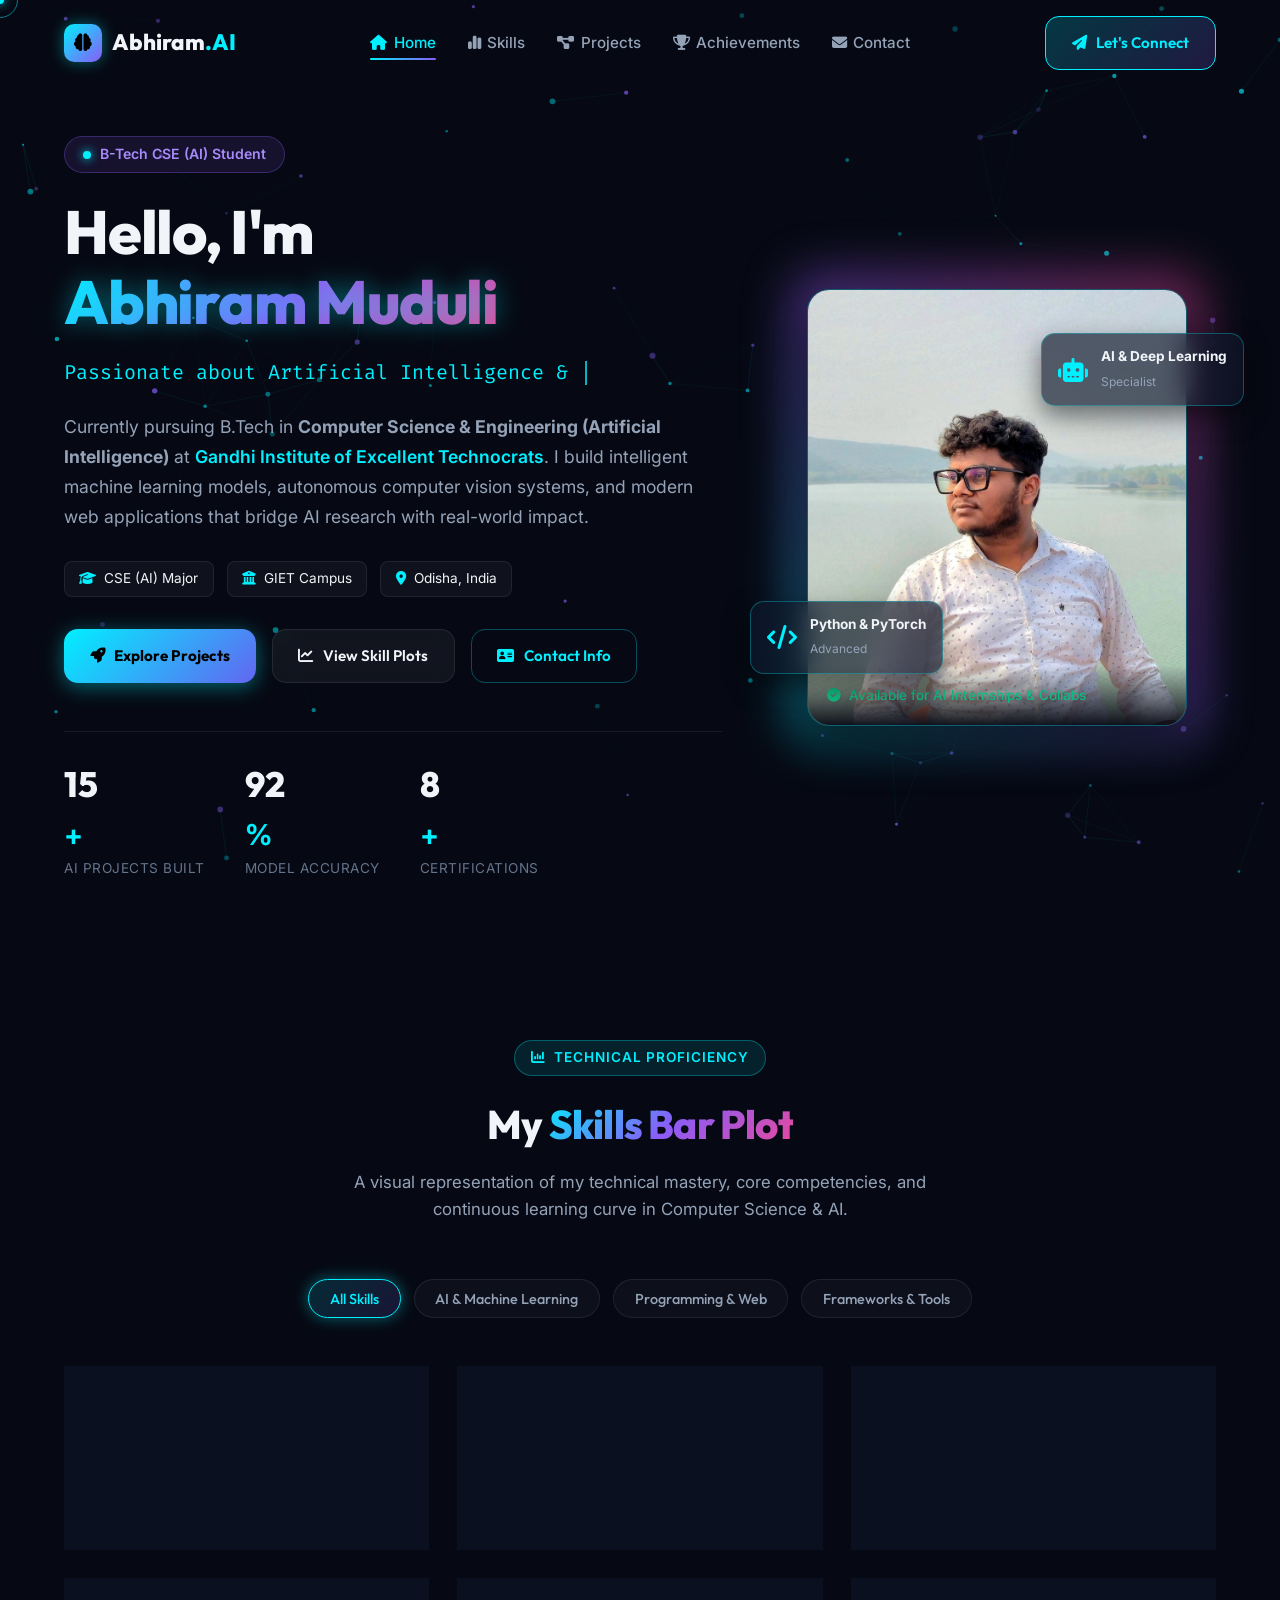
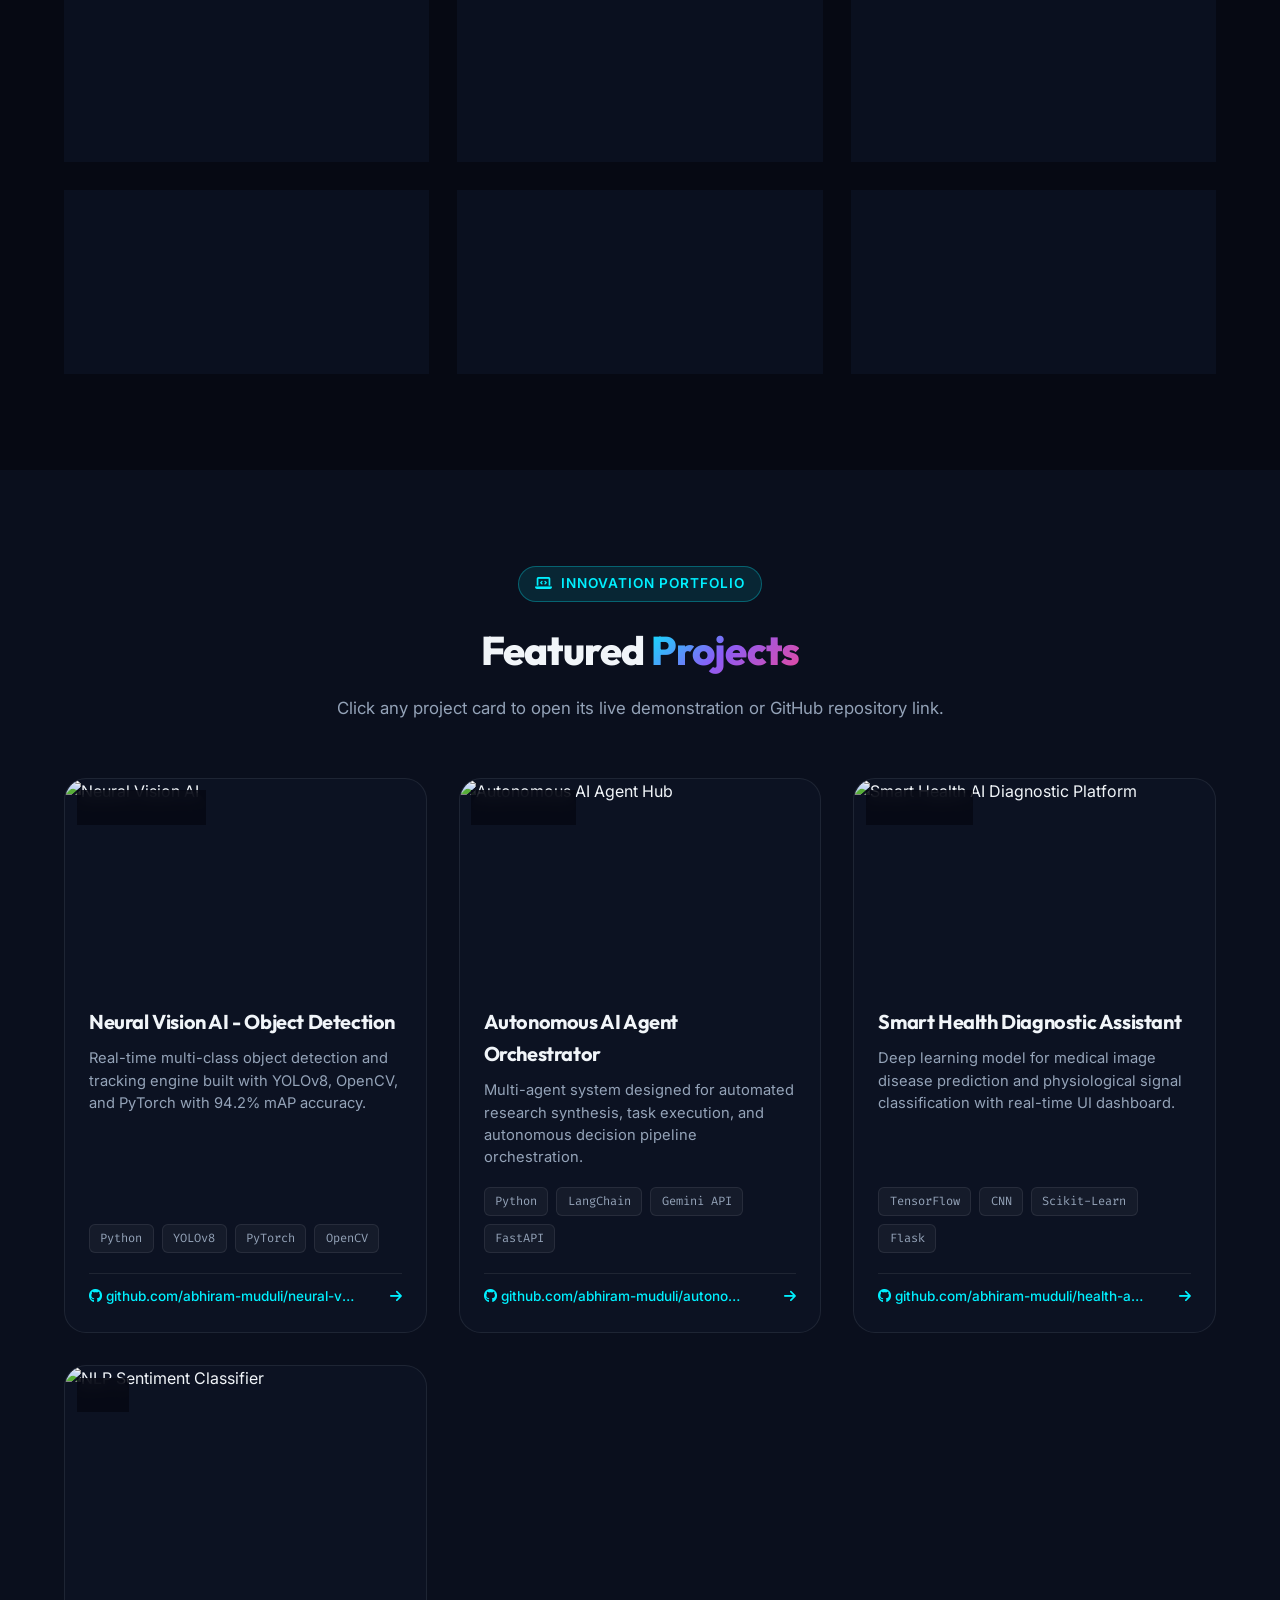
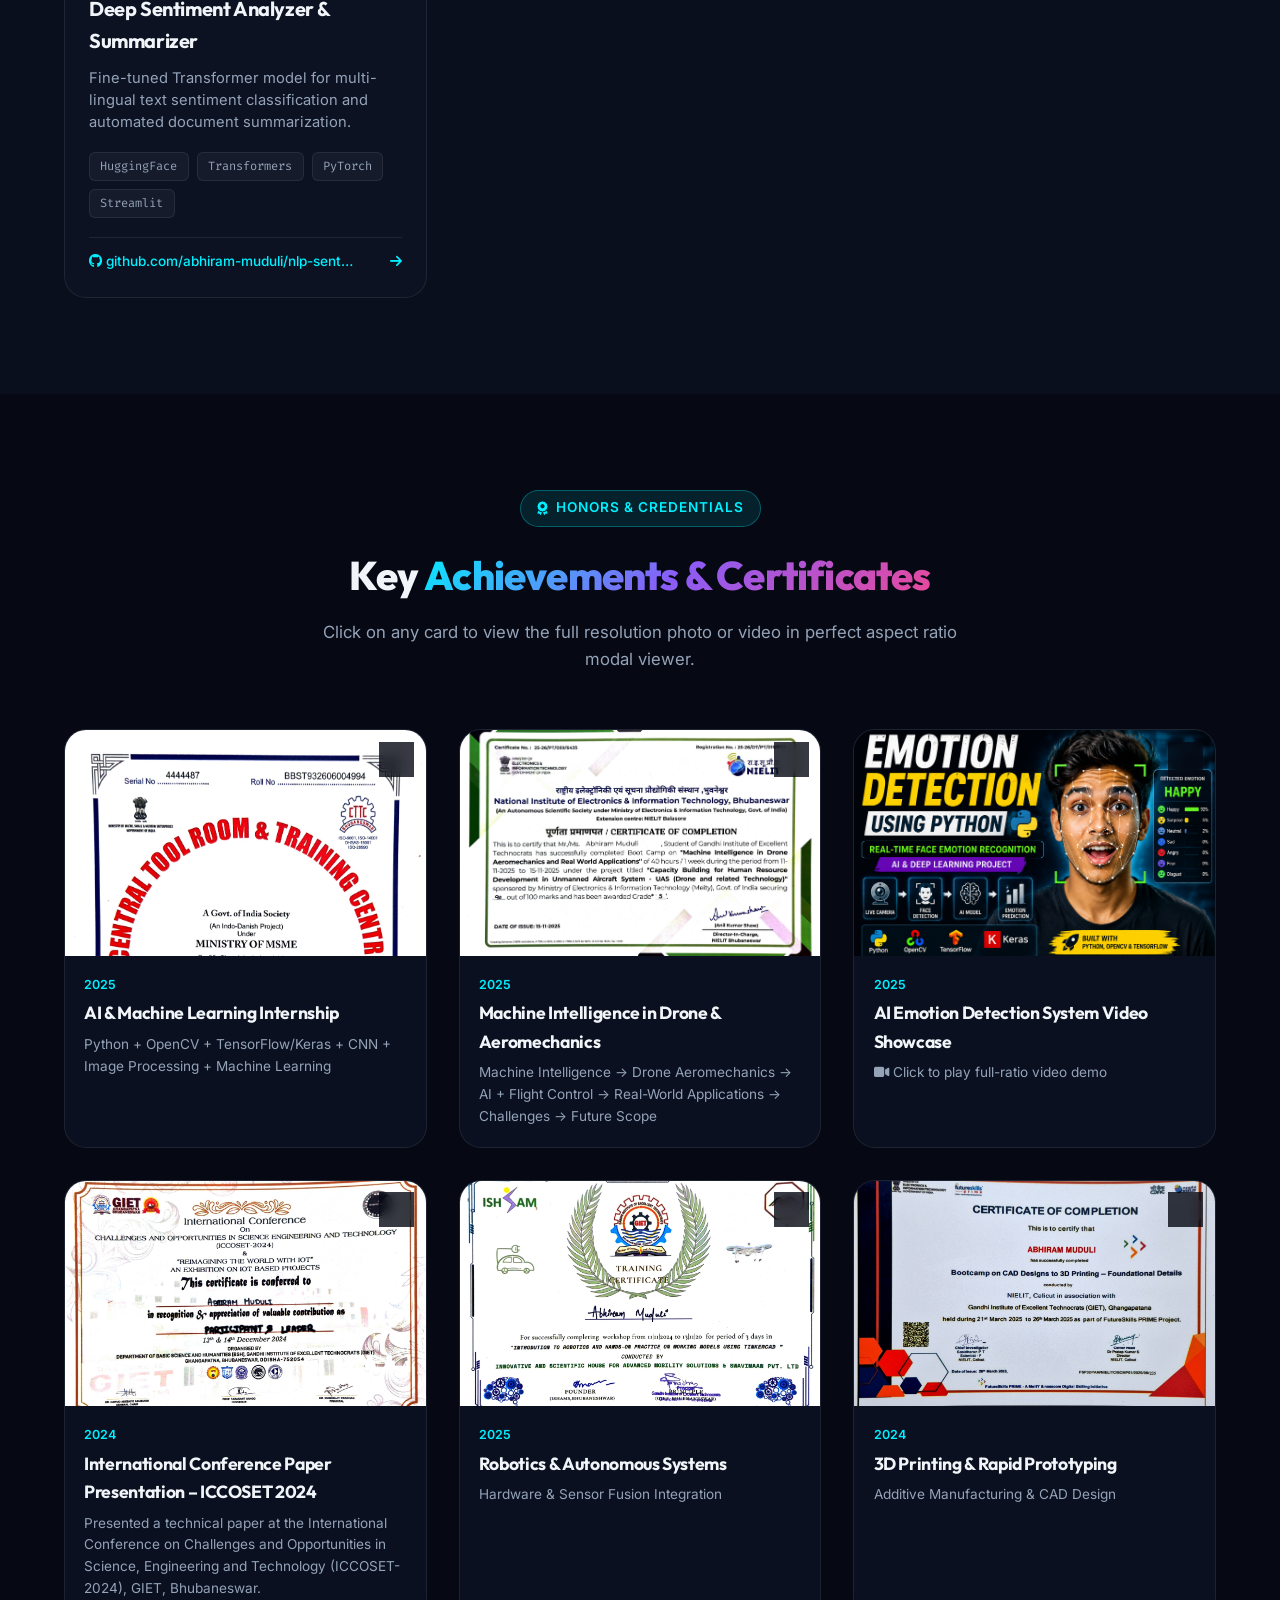
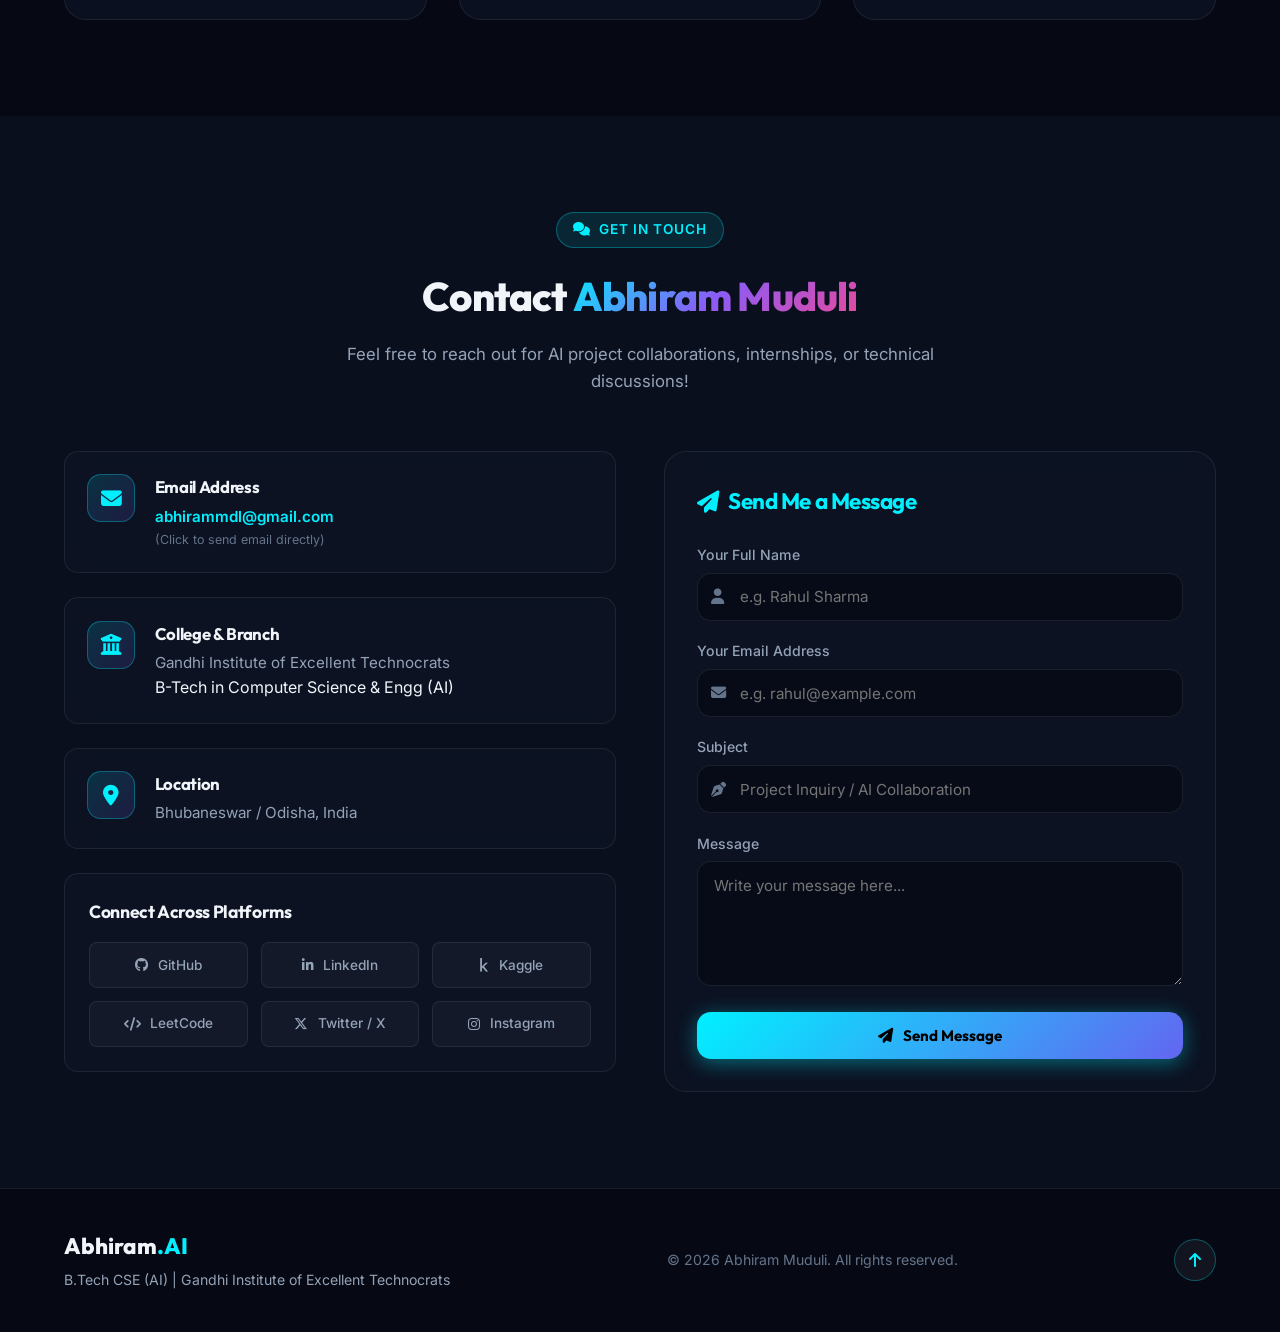
==== index.html @ b7deafc3 "Initial portfolio website" ====
<!DOCTYPE html>
<html lang="en">

<head>
  <meta charset="UTF-8">
  <meta name="viewport" content="width=device-width, initial-scale=1.0">
  <title>Abhiram Muduli | AI Engineer & CSE (AI) Student</title>
  <meta name="description"
    content="Portfolio of Abhiram Muduli - B.Tech CSE (AI) student at Gandhi Institute of Excellent Technocrats. AI enthusiast, Machine Learning developer, and tech innovator.">

  <!-- Google Fonts -->
  <link rel="preconnect" href="https://fonts.googleapis.com">
  <link rel="preconnect" href="https://fonts.gstatic.com" crossorigin>
  <link
    href="https://fonts.googleapis.com/css2?family=Fira+Code:wght@400;500;600&family=Inter:wght@300;400;500;600;700&family=Outfit:wght@400;500;600;700;800;900&display=swap"
    rel="stylesheet">

  <!-- FontAwesome Icons -->
  <link rel="stylesheet" href="https://cdnjs.cloudflare.com/ajax/libs/font-awesome/6.5.1/css/all.min.css">

  <!-- Custom Stylesheet -->
  <link rel="stylesheet" href="styles.css">
</head>

<body>

  <!-- Particle Background Canvas -->
  <canvas id="bg-canvas"></canvas>

  <!-- Glowing Custom Cursor -->
  <div class="cursor-dot" id="cursor-dot"></div>
  <div class="cursor-outline" id="cursor-outline"></div>

  <!-- Navigation Bar -->
  <header class="navbar-container">
    <nav class="navbar">
      <a href="#home" class="logo">
        <span class="logo-icon"><i class="fa-solid fa-brain"></i></span>
        <span class="logo-text">Abhiram<span class="highlight">.AI</span></span>
      </a>

      <ul class="nav-links" id="nav-links">
        <li><a href="#home" class="nav-link active"><i class="fa-solid fa-house"></i> Home</a></li>
        <li><a href="#skills" class="nav-link"><i class="fa-solid fa-chart-simple"></i> Skills</a></li>
        <li><a href="#projects" class="nav-link"><i class="fa-solid fa-diagram-project"></i> Projects</a></li>
        <li><a href="#achievements" class="nav-link"><i class="fa-solid fa-trophy"></i> Achievements</a></li>
        <li><a href="#contact" class="nav-link"><i class="fa-solid fa-envelope"></i> Contact</a></li>
      </ul>

      <div class="nav-actions">
        <a href="#contact" class="btn btn-glow"><i class="fa-solid fa-paper-plane"></i> Let's Connect</a>
        <button class="mobile-toggle" id="mobile-toggle" aria-label="Toggle Navigation Menu">
          <i class="fa-solid fa-bars"></i>
        </button>
      </div>
    </nav>
  </header>

  <main>
    <!-- SECTION 1: HOME & ABOUT ME -->
    <section id="home" class="hero-section">
      <div class="container hero-container">
        <div class="hero-content" data-aos="fade-right">
          <div class="badge-pill">
            <span class="pulse-dot"></span> B-Tech CSE (AI) Student
          </div>

          <h1 class="hero-title">
            Hello, I'm <br>
            <span class="gradient-text glow-text">Abhiram Muduli</span>
          </h1>

          <div class="typing-container">
            <span class="typing-prefix">Passionate about </span>
            <span class="typing-text" id="typing-text"></span>
            <span class="typing-cursor">|</span>
          </div>

          <p class="hero-description">
            Currently pursuing B.Tech in <strong>Computer Science & Engineering (Artificial Intelligence)</strong> at
            <span class="highlight-text">Gandhi Institute of Excellent Technocrats</span>.
            I build intelligent machine learning models, autonomous computer vision systems, and modern web applications
            that bridge AI research with real-world impact.
          </p>

          <!-- Quick Info Cards -->
          <div class="info-chips">
            <div class="chip"><i class="fa-solid fa-graduation-cap"></i> CSE (AI) Major</div>
            <div class="chip"><i class="fa-solid fa-building-columns"></i> GIET Campus</div>
            <div class="chip"><i class="fa-solid fa-location-dot"></i> Odisha, India</div>
          </div>

          <div class="hero-cta">
            <a href="#projects" class="btn btn-primary btn-ripple">
              <i class="fa-solid fa-rocket"></i> Explore Projects
            </a>
            <a href="#skills" class="btn btn-secondary">
              <i class="fa-solid fa-chart-line"></i> View Skill Plots
            </a>
            <a href="#contact" class="btn btn-outline">
              <i class="fa-solid fa-address-card"></i> Contact Info
            </a>
          </div>

          <!-- Highlight Counters -->
          <div class="hero-stats">
            <div class="stat-card">
              <span class="stat-number" data-target="15">0</span><span class="stat-plus">+</span>
              <span class="stat-label">AI Projects Built</span>
            </div>
            <div class="stat-card">
              <span class="stat-number" data-target="92">0</span><span class="stat-plus">%</span>
              <span class="stat-label">Model Accuracy</span>
            </div>
            <div class="stat-card">
              <span class="stat-number" data-target="8">0</span><span class="stat-plus">+</span>
              <span class="stat-label">Certifications</span>
            </div>
          </div>
        </div>

        <!-- Right Side: Photo with Futuristic AI Frame -->
        <div class="hero-visual" data-aos="fade-left">
          <div class="avatar-card tilt-element">
            <div class="avatar-frame-glow"></div>
            <div class="avatar-box">
              <img src="images/hero_profile.jpg" alt="Abhiram Muduli Photo" class="avatar-img" id="hero-img">
              <div class="avatar-overlay">
                <span class="status-indicator"><i class="fa-solid fa-circle-check"></i> Available for AI Internships &
                  Collabs</span>
              </div>
            </div>

            <!-- Floating Micro Cards -->
            <div class="floating-badge badge-top-right floating-anim-1">
              <i class="fa-solid fa-robot"></i>
              <div>
                <strong>AI & Deep Learning</strong>
                <span>Specialist</span>
              </div>
            </div>

            <div class="floating-badge badge-bottom-left floating-anim-2">
              <i class="fa-solid fa-code"></i>
              <div>
                <strong>Python & PyTorch</strong>
                <span>Advanced</span>
              </div>
            </div>
          </div>
        </div>
      </div>
    </section>

    <!-- SECTION 2: SKILLS (NAME + ANIMATED BAR PLOTS) -->
    <section id="skills" class="section-padding">
      <div class="container">
        <div class="section-header">
          <div class="section-badge"><i class="fa-solid fa-chart-column"></i> Technical Proficiency</div>
          <h2 class="section-title">My <span class="gradient-text">Skills Bar Plot</span></h2>
          <p class="section-subtitle">A visual representation of my technical mastery, core competencies, and continuous
            learning curve in Computer Science & AI.</p>
        </div>

        <!-- Skills Filter Tabs -->
        <div class="skills-filter">
          <button class="filter-btn active" data-filter="all">All Skills</button>
          <button class="filter-btn" data-filter="ai">AI & Machine Learning</button>
          <button class="filter-btn" data-filter="dev">Programming & Web</button>
          <button class="filter-btn" data-filter="tools">Frameworks & Tools</button>
        </div>

        <!-- Skill Bar Plot Grid -->
        <div class="skills-grid" id="skills-container">

          <!-- Skill Item 1 -->
          <div class="skill-card" data-category="dev">
            <div class="skill-header">
              <div class="skill-info">
                <i class="fa-brands fa-python skill-icon python-icon"></i>
                <span class="skill-name">Python & Core Data Science</span>
              </div>
              <span class="skill-percentage">92%</span>
            </div>
            <div class="bar-plot-track">
              <div class="bar-plot-fill" data-progress="92%" style="--target-width: 92%;">
                <span class="bar-glow"></span>
              </div>
            </div>
            <div class="skill-footer">
              <span>NumPy, Pandas, Matplotlib, Scikit-learn</span>
              <span class="level-badge level-expert">Advanced</span>
            </div>
          </div>

          <!-- Skill Item 2 -->
          <div class="skill-card" data-category="ai">
            <div class="skill-header">
              <div class="skill-info">
                <i class="fa-solid fa-brain skill-icon ai-icon"></i>
                <span class="skill-name">Machine Learning & Neural Networks</span>
              </div>
              <span class="skill-percentage">88%</span>
            </div>
            <div class="bar-plot-track">
              <div class="bar-plot-fill" data-progress="88%" style="--target-width: 88%;">
                <span class="bar-glow"></span>
              </div>
            </div>
            <div class="skill-footer">
              <span>Supervised, Unsupervised, CNNs, RNNs</span>
              <span class="level-badge level-expert">Advanced</span>
            </div>
          </div>

          <!-- Skill Item 3 -->
          <div class="skill-card" data-category="ai">
            <div class="skill-header">
              <div class="skill-info">
                <i class="fa-solid fa-microchip skill-icon torch-icon"></i>
                <span class="skill-name">PyTorch & TensorFlow / Keras</span>
              </div>
              <span class="skill-percentage">85%</span>
            </div>
            <div class="bar-plot-track">
              <div class="bar-plot-fill" data-progress="85%" style="--target-width: 85%;">
                <span class="bar-glow"></span>
              </div>
            </div>
            <div class="skill-footer">
              <span>Model Architecture & Transfer Learning</span>
              <span class="level-badge level-intermediate">Proficient</span>
            </div>
          </div>

          <!-- Skill Item 4 -->
          <div class="skill-card" data-category="ai">
            <div class="skill-header">
              <div class="skill-info">
                <i class="fa-solid fa-eye skill-icon cv-icon"></i>
                <span class="skill-name">Computer Vision (OpenCV & YOLO)</span>
              </div>
              <span class="skill-percentage">82%</span>
            </div>
            <div class="bar-plot-track">
              <div class="bar-plot-fill" data-progress="82%" style="--target-width: 82%;">
                <span class="bar-glow"></span>
              </div>
            </div>
            <div class="skill-footer">
              <span>Object Detection, Image Processing, Segmentation</span>
              <span class="level-badge level-intermediate">Proficient</span>
            </div>
          </div>

          <!-- Skill Item 5 -->
          <div class="skill-card" data-category="ai">
            <div class="skill-header">
              <div class="skill-info">
                <i class="fa-solid fa-comments skill-icon nlp-icon"></i>
                <span class="skill-name">Natural Language Processing (NLP)</span>
              </div>
              <span class="skill-percentage">78%</span>
            </div>
            <div class="bar-plot-track">
              <div class="bar-plot-fill" data-progress="78%" style="--target-width: 78%;">
                <span class="bar-glow"></span>
              </div>
            </div>
            <div class="skill-footer">
              <span>NLTK, SpaCy, HuggingFace Transformers</span>
              <span class="level-badge level-intermediate">Proficient</span>
            </div>
          </div>

          <!-- Skill Item 6 -->
          <div class="skill-card" data-category="dev">
            <div class="skill-header">
              <div class="skill-info">
                <i class="fa-solid fa-code skill-icon dsa-icon"></i>
                <span class="skill-name">Data Structures & Algorithms</span>
              </div>
              <span class="skill-percentage">86%</span>
            </div>
            <div class="bar-plot-track">
              <div class="bar-plot-fill" data-progress="86%" style="--target-width: 86%;">
                <span class="bar-glow"></span>
              </div>
            </div>
            <div class="skill-footer">
              <span>C++, Python, Problem Solving, Complexity Analysis</span>
              <span class="level-badge level-expert">Advanced</span>
            </div>
          </div>

          <!-- Skill Item 7 -->
          <div class="skill-card" data-category="dev">
            <div class="skill-header">
              <div class="skill-info">
                <i class="fa-brands fa-html5 skill-icon web-icon"></i>
                <span class="skill-name">Web Development (HTML, CSS, JS)</span>
              </div>
              <span class="skill-percentage">88%</span>
            </div>
            <div class="bar-plot-track">
              <div class="bar-plot-fill" data-progress="88%" style="--target-width: 88%;">
                <span class="bar-glow"></span>
              </div>
            </div>
            <div class="skill-footer">
              <span>Modern Frontend, Responsive UI, Animations</span>
              <span class="level-badge level-expert">Advanced</span>
            </div>
          </div>

          <!-- Skill Item 8 -->
          <div class="skill-card" data-category="tools">
            <div class="skill-header">
              <div class="skill-info">
                <i class="fa-solid fa-database skill-icon db-icon"></i>
                <span class="skill-name">SQL & Database Systems</span>
              </div>
              <span class="skill-percentage">80%</span>
            </div>
            <div class="bar-plot-track">
              <div class="bar-plot-fill" data-progress="80%" style="--target-width: 80%;">
                <span class="bar-glow"></span>
              </div>
            </div>
            <div class="skill-footer">
              <span>MySQL, PostgreSQL, MongoDB Basics</span>
              <span class="level-badge level-intermediate">Proficient</span>
            </div>
          </div>

          <!-- Skill Item 9 -->
          <div class="skill-card" data-category="tools">
            <div class="skill-header">
              <div class="skill-info">
                <i class="fa-brands fa-git-alt skill-icon git-icon"></i>
                <span class="skill-name">Git, GitHub & Linux Dev Environment</span>
              </div>
              <span class="skill-percentage">84%</span>
            </div>
            <div class="bar-plot-track">
              <div class="bar-plot-fill" data-progress="84%" style="--target-width: 84%;">
                <span class="bar-glow"></span>
              </div>
            </div>
            <div class="skill-footer">
              <span>Version Control, CI/CD Workflows, Bash</span>
              <span class="level-badge level-intermediate">Proficient</span>
            </div>
          </div>

        </div>
      </div>
    </section>

    <!-- SECTION 3: PROJECTS (CLICK BOX OPENS URL) -->
    <section id="projects" class="section-padding bg-surface">
      <div class="container">
        <div class="section-header">
          <div class="section-badge"><i class="fa-solid fa-laptop-code"></i> Innovation Portfolio</div>
          <h2 class="section-title">Featured <span class="gradient-text">Projects</span></h2>
          <p class="section-subtitle">Click any project card to open its live demonstration or GitHub repository link.
          </p>
        </div>

        <!-- Projects Grid -->
        <div class="projects-grid">

          <!-- Project Box 1 -->
          <div class="project-card tilt-element" data-url="https://github.com/abhiram-muduli/neural-vision-ai"
            title="Click to open project link">
            <div class="project-image-box">
              <img src="images/project_ai_vision.jpg" alt="Neural Vision AI" class="project-img">
              <div class="project-badge">Computer Vision</div>
              <div class="project-hover-overlay">
                <span class="hover-link-btn"><i class="fa-solid fa-arrow-up-right-from-square"></i> Open Link</span>
              </div>
            </div>
            <div class="project-body">
              <h3 class="project-title">Neural Vision AI - Object Detection</h3>
              <p class="project-desc">Real-time multi-class object detection and tracking engine built with YOLOv8,
                OpenCV, and PyTorch with 94.2% mAP accuracy.</p>
              <div class="project-tags">
                <span>Python</span>
                <span>YOLOv8</span>
                <span>PyTorch</span>
                <span>OpenCV</span>
              </div>
              <div class="project-card-footer">
                <span class="project-link-text"><i class="fa-brands fa-github"></i>
                  github.com/abhiram-muduli/neural-vision-ai</span>
                <span class="click-hint"><i class="fa-solid fa-arrow-right"></i></span>
              </div>
            </div>
          </div>

          <!-- Project Box 2 -->
          <div class="project-card tilt-element" data-url="https://github.com/abhiram-muduli/autonomous-agent-hub"
            title="Click to open project link">
            <div class="project-image-box">
              <img src="images/project_ai_agent.jpg" alt="Autonomous AI Agent Hub" class="project-img">
              <div class="project-badge">GenAI & LLM</div>
              <div class="project-hover-overlay">
                <span class="hover-link-btn"><i class="fa-solid fa-arrow-up-right-from-square"></i> Open Link</span>
              </div>
            </div>
            <div class="project-body">
              <h3 class="project-title">Autonomous AI Agent Orchestrator</h3>
              <p class="project-desc">Multi-agent system designed for automated research synthesis, task execution, and
                autonomous decision pipeline orchestration.</p>
              <div class="project-tags">
                <span>Python</span>
                <span>LangChain</span>
                <span>Gemini API</span>
                <span>FastAPI</span>
              </div>
              <div class="project-card-footer">
                <span class="project-link-text"><i class="fa-brands fa-github"></i>
                  github.com/abhiram-muduli/autonomous-agent-hub</span>
                <span class="click-hint"><i class="fa-solid fa-arrow-right"></i></span>
              </div>
            </div>
          </div>

          <!-- Project Box 3 -->
          <div class="project-card tilt-element" data-url="https://github.com/abhiram-muduli/health-ai-diagnostics"
            title="Click to open project link">
            <div class="project-image-box">
              <img src="images/project_health_ai.jpg" alt="Smart Health AI Diagnostic Platform" class="project-img">
              <div class="project-badge">Healthcare AI</div>
              <div class="project-hover-overlay">
                <span class="hover-link-btn"><i class="fa-solid fa-arrow-up-right-from-square"></i> Open Link</span>
              </div>
            </div>
            <div class="project-body">
              <h3 class="project-title">Smart Health Diagnostic Assistant</h3>
              <p class="project-desc">Deep learning model for medical image disease prediction and physiological signal
                classification with real-time UI dashboard.</p>
              <div class="project-tags">
                <span>TensorFlow</span>
                <span>CNN</span>
                <span>Scikit-Learn</span>
                <span>Flask</span>
              </div>
              <div class="project-card-footer">
                <span class="project-link-text"><i class="fa-brands fa-github"></i>
                  github.com/abhiram-muduli/health-ai-diagnostics</span>
                <span class="click-hint"><i class="fa-solid fa-arrow-right"></i></span>
              </div>
            </div>
          </div>

          <!-- Project Box 4 -->
          <div class="project-card tilt-element" data-url="https://github.com/abhiram-muduli/nlp-sentiment-engine"
            title="Click to open project link">
            <div class="project-image-box">
              <img src="images/project_ai_agent.jpg" alt="NLP Sentiment Classifier" class="project-img">
              <div class="project-badge">NLP</div>
              <div class="project-hover-overlay">
                <span class="hover-link-btn"><i class="fa-solid fa-arrow-up-right-from-square"></i> Open Link</span>
              </div>
            </div>
            <div class="project-body">
              <h3 class="project-title">Deep Sentiment Analyzer & Summarizer</h3>
              <p class="project-desc">Fine-tuned Transformer model for multi-lingual text sentiment classification and
                automated document summarization.</p>
              <div class="project-tags">
                <span>HuggingFace</span>
                <span>Transformers</span>
                <span>PyTorch</span>
                <span>Streamlit</span>
              </div>
              <div class="project-card-footer">
                <span class="project-link-text"><i class="fa-brands fa-github"></i>
                  github.com/abhiram-muduli/nlp-sentiment-engine</span>
                <span class="click-hint"><i class="fa-solid fa-arrow-right"></i></span>
              </div>
            </div>
          </div>

        </div>
      </div>
    </section>

    <!-- SECTION 4: ACHIEVEMENTS (CLICK OPENS LIGHTBOX PHOTO/VIDEO IN PERFECT RATIO) -->
    <section id="achievements" class="section-padding">
      <div class="container">
        <div class="section-header">
          <div class="section-badge"><i class="fa-solid fa-award"></i> Honors & Credentials</div>
          <h2 class="section-title">Key <span class="gradient-text">Achievements & Certificates</span></h2>
          <p class="section-subtitle">Click on any card to view the full resolution photo or video in perfect aspect
            ratio modal viewer.</p>
        </div>

        <div class="achievements-grid">

          <!-- Achievement Box 1 (Photo Lightbox) -->
          <div class="achievement-card tilt-element" data-type="image" data-src="images/internship.jpeg"
            data-title="AI & Machine Learning Internship"
            data-issuer="Python • OpenCV • TensorFlow/Keras • CNN • Image Processing • ML" data-date="2025"
            data-desc="Completed an intensive AI & Machine Learning Engineering internship focusing on Python, OpenCV, TensorFlow/Keras, CNNs, image processing algorithms, and machine learning model deployment.">
            <div class="achievement-media">
              <img src="images/internship.jpeg" alt="AI & ML Internship Certificate" class="achievement-img internship-img">
              <div class="media-type-icon"><i class="fa-solid fa-file-contract"></i></div>
              <div class="achievement-overlay">
                <span class="view-btn"><i class="fa-solid fa-expand"></i> View Certificate</span>
              </div>
            </div>
            <div class="achievement-info">
              <span class="achievement-date">2025</span>
              <h3 class="achievement-name">AI & Machine Learning Internship</h3>
              <p class="achievement-sub">Python + OpenCV + TensorFlow/Keras + CNN + Image Processing + Machine Learning</p>
            </div>
          </div>

          <!-- Achievement Box 2 (Photo Lightbox) -->
          <div class="achievement-card tilt-element" data-type="image" data-src="images/drone.jpeg"
            data-title="Machine Intelligence in Drone and Aeromechanics"
            data-issuer="Drone Aeromechanics & AI Real-World Applications" data-date="2025"
            data-desc="Explored Machine Intelligence, Drone Aeromechanics, AI integration with flight control systems, real-world UAV applications, deployment challenges, and future scope.">
            <div class="achievement-media">
              <img src="images/drone.jpeg" alt="Drone Aeromechanics & Machine Intelligence Certification" class="achievement-img">
              <div class="media-type-icon"><i class="fa-solid fa-certificate"></i></div>
              <div class="achievement-overlay">
                <span class="view-btn"><i class="fa-solid fa-expand"></i> View Certificate</span>
              </div>
            </div>
            <div class="achievement-info">
              <span class="achievement-date">2025</span>
              <h3 class="achievement-name">Machine Intelligence in Drone & Aeromechanics</h3>
              <p class="achievement-sub">Machine Intelligence → Drone Aeromechanics → AI + Flight Control → Real-World Applications → Challenges → Future Scope</p>
            </div>
          </div>

          <!-- Achievement Box 3 (Video Lightbox) -->
          <div class="achievement-card tilt-element" data-type="video" data-src="videos/emotions].mp4"
            data-title="AI Emotion Detection System Video Showcase" data-issuer="Real-Time Facial Expression & Emotion Analysis" data-date="2025"
            data-desc="Live video recording showcasing real-time facial expression classification, computer vision feature extraction, and neural emotion detection algorithms.">
            <div class="achievement-media">
              <img src="images/thumbnell.png" alt="AI Emotion Detection System Video Thumbnail" class="achievement-img">
              <div class="media-type-icon video-icon"><i class="fa-solid fa-circle-play"></i></div>
              <div class="achievement-overlay">
                <span class="view-btn"><i class="fa-solid fa-play"></i> Watch Video</span>
              </div>
            </div>
            <div class="achievement-info">
              <span class="achievement-date">2025</span>
              <h3 class="achievement-name">AI Emotion Detection System Video Showcase</h3>
              <p class="achievement-sub"><i class="fa-solid fa-video"></i> Click to play full-ratio video demo</p>
            </div>
          </div>

          <!-- Achievement Box 4 (Photo Lightbox) -->
          <div class="achievement-card tilt-element" data-type="image" data-src="images/conference.jpeg"
            data-title="International Conference Paper Presentation – ICCOSET 2024"
            data-issuer="ICCOSET-2024, GIET Bhubaneswar" data-date="2024"
            data-desc="Presented a technical paper at the International Conference on Challenges and Opportunities in Science, Engineering and Technology (ICCOSET-2024), GIET, Bhubaneswar.">
            <div class="achievement-media">
              <img src="images/conference.jpeg" alt="ICCOSET-2024 Conference Presentation" class="achievement-img">
              <div class="media-type-icon"><i class="fa-solid fa-award"></i></div>
              <div class="achievement-overlay">
                <span class="view-btn"><i class="fa-solid fa-expand"></i> View Showcase</span>
              </div>
            </div>
            <div class="achievement-info">
              <span class="achievement-date">2024</span>
              <h3 class="achievement-name">International Conference Paper Presentation – ICCOSET 2024</h3>
              <p class="achievement-sub">Presented a technical paper at the International Conference on Challenges and Opportunities in Science, Engineering and Technology (ICCOSET-2024), GIET, Bhubaneswar.</p>
            </div>
          </div>

          <!-- Achievement Box 5 (Photo Lightbox) -->
          <div class="achievement-card tilt-element" data-type="image" data-src="images/robotics.jpeg"
            data-title="Robotics & Autonomous Systems"
            data-issuer="Robotics & Embedded Systems Research Lab" data-date="2025"
            data-desc="Advanced certification in autonomous robotics design, microcontroller integration, sensor fusion navigation algorithms, and hardware integration.">
            <div class="achievement-media">
              <img src="images/robotics.jpeg" alt="Robotics Systems Certificate" class="achievement-img">
              <div class="media-type-icon"><i class="fa-solid fa-robot"></i></div>
              <div class="achievement-overlay">
                <span class="view-btn"><i class="fa-solid fa-expand"></i> View Certificate</span>
              </div>
            </div>
            <div class="achievement-info">
              <span class="achievement-date">2025</span>
              <h3 class="achievement-name">Robotics & Autonomous Systems</h3>
              <p class="achievement-sub">Hardware & Sensor Fusion Integration</p>
            </div>
          </div>

          <!-- Achievement Box 6 (Photo Lightbox) -->
          <div class="achievement-card tilt-element" data-type="image" data-src="images/3D printing.jpeg"
            data-title="3D Printing & Rapid Prototyping" data-issuer="Advanced Fabrication & CAD Workshop"
            data-date="2024"
            data-desc="Recognized for rapid prototyping, additive manufacturing techniques, and precision CAD design for custom AI sensor mounts and robot structural chassis.">
            <div class="achievement-media">
              <img src="images/3D printing.jpeg" alt="3D Printing Prototyping Certificate" class="achievement-img">
              <div class="media-type-icon"><i class="fa-solid fa-cube"></i></div>
              <div class="achievement-overlay">
                <span class="view-btn"><i class="fa-solid fa-expand"></i> View Showcase</span>
              </div>
            </div>
            <div class="achievement-info">
              <span class="achievement-date">2024</span>
              <h3 class="achievement-name">3D Printing & Rapid Prototyping</h3>
              <p class="achievement-sub">Additive Manufacturing & CAD Design</p>
            </div>
          </div>

        </div>
      </div>
    </section>

    <!-- SECTION 5: CONTACT SECTION & SOCIAL PROFILE LINKS -->
    <section id="contact" class="section-padding bg-surface">
      <div class="container">
        <div class="section-header">
          <div class="section-badge"><i class="fa-solid fa-comments"></i> Get In Touch</div>
          <h2 class="section-title">Contact <span class="gradient-text">Abhiram Muduli</span></h2>
          <p class="section-subtitle">Feel free to reach out for AI project collaborations, internships, or technical
            discussions!</p>
        </div>

        <div class="contact-wrapper">
          <!-- Left Column: Personal Contact Cards & Social Links -->
          <div class="contact-info-col">
            <div class="info-card">
              <div class="info-icon"><i class="fa-solid fa-envelope"></i></div>
              <div class="info-details">
                <h4>Email Address</h4>
                <a href="mailto:abhirammdl@gmail.com" class="info-link">abhirammdl@gmail.com</a>
                <span class="info-note">(Click to send email directly)</span>
              </div>
            </div>

            <div class="info-card">
              <div class="info-icon"><i class="fa-solid fa-building-columns"></i></div>
              <div class="info-details">
                <h4>College & Branch</h4>
                <p>Gandhi Institute of Excellent Technocrats</p>
                <span class="info-sub">B-Tech in Computer Science & Engg (AI)</span>
              </div>
            </div>

            <div class="info-card">
              <div class="info-icon"><i class="fa-solid fa-location-dot"></i></div>
              <div class="info-details">
                <h4>Location</h4>
                <p>Bhubaneswar / Odisha, India</p>
              </div>
            </div>

            <!-- Profile & Social Links -->
            <div class="social-links-box">
              <h4>Connect Across Platforms</h4>
              <div class="social-grid">
                <a href="https://github.com/abhiram07656"
                  data-android-intent="intent://github.com/abhiram07656#Intent;scheme=https;package=com.github.android;S.browser_fallback_url=https%3A%2F%2Fgithub.com%2Fabhiram07656;end;"
                  target="_blank" rel="noopener noreferrer" class="social-btn github" title="GitHub Profile">
                  <i class="fa-brands fa-github"></i>
                  <span>GitHub</span>
                </a>
                <a href="https://www.linkedin.com/in/abhirammuduli/"
                  data-android-intent="intent://www.linkedin.com/in/abhirammuduli/#Intent;scheme=https;package=com.linkedin.android;S.browser_fallback_url=https%3A%2F%2Fwww.linkedin.com%2Fin%2Fabhirammuduli%2F;end;"
                  target="_blank" rel="noopener noreferrer" class="social-btn linkedin" title="LinkedIn Profile">
                  <i class="fa-brands fa-linkedin-in"></i>
                  <span>LinkedIn</span>
                </a>
                <a href="https://www.kaggle.com/abhirammuduli"
                  data-android-intent="https://www.kaggle.com/abhirammuduli" target="_blank" rel="noopener noreferrer"
                  class="social-btn kaggle" title="Kaggle Profile">
                  <i class="fa-brands fa-kaggle"></i>
                  <span>Kaggle</span>
                </a>
                <a href="https://leetcode.com/u/abhirammdl07/"
                  data-android-intent="https://leetcode.com/u/abhirammdl07/" target="_blank" rel="noopener noreferrer"
                  class="social-btn leetcode" title="LeetCode Profile">
                  <i class="fa-solid fa-code"></i>
                  <span>LeetCode</span>
                </a>
                <a href="https://x.com/MuduliAbhi17732"
                  data-android-intent="intent://x.com/MuduliAbhi17732#Intent;scheme=https;package=com.twitter.android;S.browser_fallback_url=https%3A%2F%2Fx.com%2FMuduliAbhi17732;end;"
                  target="_blank" rel="noopener noreferrer" class="social-btn twitter" title="Twitter/X Profile">
                  <i class="fa-brands fa-x-twitter"></i>
                  <span>Twitter / X</span>
                </a>
                <a href="https://www.instagram.com/abhirammdl_official/"
                  data-android-intent="intent://www.instagram.com/abhirammdl_official/#Intent;scheme=https;package=com.instagram.android;S.browser_fallback_url=https%3A%2F%2Fwww.instagram.com%2Fabhirammdl_official%2F;end;"
                  target="_blank" rel="noopener noreferrer" class="social-btn instagram" title="Instagram Profile">
                  <i class="fa-brands fa-instagram"></i>
                  <span>Instagram</span>
                </a>
              </div>
            </div>
          </div>

          <!-- Right Column: Interactive Contact Form -->
          <div class="contact-form-col">
            <form id="contact-form" class="contact-form" action="https://formsubmit.co/4a9df7efa152ed16d0e1e09e502e0785"
              method="POST">
              <input type="hidden" name="_captcha" value="false">
              <input type="hidden" name="_template" value="table">
              <h3 class="form-title"><i class="fa-solid fa-paper-plane"></i> Send Me a Message</h3>

              <div class="form-group">
                <label for="user-name">Your Full Name</label>
                <div class="input-icon-wrapper">
                  <i class="fa-solid fa-user"></i>
                  <input type="text" id="user-name" name="name" placeholder="e.g. Rahul Sharma" required>
                </div>
              </div>

              <div class="form-group">
                <label for="user-email">Your Email Address</label>
                <div class="input-icon-wrapper">
                  <i class="fa-solid fa-envelope"></i>
                  <input type="email" id="user-email" name="email" placeholder="e.g. rahul@example.com" required>
                </div>
              </div>

              <div class="form-group">
                <label for="user-subject">Subject</label>
                <div class="input-icon-wrapper">
                  <i class="fa-solid fa-pen-nib"></i>
                  <input type="text" id="user-subject" name="subject" placeholder="Project Inquiry / AI Collaboration"
                    required>
                </div>
              </div>

              <div class="form-group">
                <label for="user-message">Message</label>
                <textarea id="user-message" name="message" rows="5" placeholder="Write your message here..."
                  required></textarea>
              </div>

              <button type="submit" class="btn btn-primary btn-full btn-ripple" id="form-submit-btn">
                <i class="fa-solid fa-paper-plane"></i> Send Message
              </button>

              <div id="form-status" class="form-status"></div>
            </form>
          </div>
        </div>
      </div>
    </section>
  </main>

  <!-- Footer -->
  <footer class="footer">
    <div class="container footer-container">
      <div class="footer-left">
        <a href="#home" class="logo">
          <span class="logo-text">Abhiram<span class="highlight">.AI</span></span>
        </a>
        <p>B.Tech CSE (AI) | Gandhi Institute of Excellent Technocrats</p>
      </div>

      <div class="footer-center">
        <p>&copy; <span id="year">2026</span> Abhiram Muduli. All rights reserved.</p>
      </div>

      <div class="footer-right">
        <a href="#home" class="back-to-top" id="back-to-top" title="Back to top">
          <i class="fa-solid fa-arrow-up"></i>
        </a>
      </div>
    </div>
  </footer>

  <!-- LIGHTBOX MODAL FOR ACHIEVEMENTS (PERFECT ASPECT RATIO PHOTO / VIDEO VIEWER) -->
  <dialog id="lightbox-dialog" class="lightbox-modal">
    <div class="lightbox-content">
      <button id="lightbox-close" class="lightbox-close-btn" aria-label="Close Lightbox Modal">
        <i class="fa-solid fa-xmark"></i>
      </button>

      <div class="lightbox-media-container" id="lightbox-media-container">
        <!-- Media (Image or Video) dynamically inserted here -->
      </div>

      <div class="lightbox-meta">
        <h3 id="lightbox-title" class="lightbox-title"></h3>
        <div class="lightbox-tags">
          <span id="lightbox-issuer" class="tag-chip"></span>
          <span id="lightbox-date" class="tag-chip tag-accent"></span>
        </div>
        <p id="lightbox-desc" class="lightbox-description"></p>
      </div>
    </div>
  </dialog>

  <!-- Custom JavaScript File -->
  <script src="script.js"></script>
</body>

</html>
---- styles.css ----
/* ==========================================================================
   Abhiram Muduli Personal Portfolio - Cyberpunk AI Aesthetic Stylesheet
   ========================================================================== */

/* --------------------------------------------------------------------------
   1. CSS VARIABLES & DESIGN SYSTEM TOKENS
   -------------------------------------------------------------------------- */
:root {
  /* Color Palette */
  --bg-dark: #060913;
  --bg-card: rgba(14, 21, 37, 0.7);
  --bg-card-hover: rgba(22, 33, 58, 0.85);
  --bg-surface: #0a0f1d;
  --bg-glass: rgba(15, 23, 42, 0.65);
  
  --primary-cyan: #00f0ff;
  --primary-glow: rgba(0, 240, 255, 0.4);
  --accent-purple: #8b5cf6;
  --accent-violet: #6366f1;
  --accent-pink: #ec4899;
  --accent-emerald: #10b981;
  
  --text-main: #f1f5f9;
  --text-muted: #94a3b8;
  --text-dim: #64748b;
  
  --border-glass: rgba(255, 255, 255, 0.08);
  --border-glow: rgba(0, 240, 255, 0.3);
  
  /* Fonts */
  --font-heading: 'Outfit', sans-serif;
  --font-body: 'Inter', sans-serif;
  --font-code: 'Fira Code', monospace;
  
  /* Transitions */
  --ease-bounce: cubic-bezier(0.34, 1.56, 0.64, 1);
  --ease-smooth: cubic-bezier(0.16, 1, 0.3, 1);
  --transition-fast: 0.25s var(--ease-smooth);
  --transition-normal: 0.4s var(--ease-smooth);
  
  /* Border Radius */
  --radius-sm: 8px;
  --radius-md: 14px;
  --radius-lg: 22px;
  --radius-full: 9999px;
}

/* --------------------------------------------------------------------------
   2. GLOBAL RESETS & BASE STYLES
   -------------------------------------------------------------------------- */
*, *::before, *::after {
  box-sizing: border-box;
  margin: 0;
  padding: 0;
}

html {
  scroll-behavior: smooth;
  font-size: 16px;
  color-scheme: dark;
}

body {
  font-family: var(--font-body);
  background-color: var(--bg-dark);
  color: var(--text-main);
  line-height: 1.6;
  overflow-x: hidden;
  position: relative;
}

/* Custom Scrollbar */
::-webkit-scrollbar {
  width: 10px;
}
::-webkit-scrollbar-track {
  background: var(--bg-dark);
}
::-webkit-scrollbar-thumb {
  background: linear-gradient(to bottom, var(--primary-cyan), var(--accent-purple));
  border-radius: var(--radius-full);
}

/* Background Canvas */
#bg-canvas {
  position: fixed;
  top: 0;
  left: 0;
  width: 100vw;
  height: 100vh;
  z-index: -1;
  pointer-events: none;
}

/* Glowing Custom Cursor */
.cursor-dot, .cursor-outline {
  position: fixed;
  top: 0;
  left: 0;
  transform: translate(-50%, -50%);
  border-radius: 50%;
  pointer-events: none;
  z-index: 9999;
  transition: opacity 0.3s ease;
}

.cursor-dot {
  width: 8px;
  height: 8px;
  background-color: var(--primary-cyan);
  box-shadow: 0 0 10px var(--primary-cyan);
}

.cursor-outline {
  width: 36px;
  height: 36px;
  border: 1.5px solid var(--primary-cyan);
  opacity: 0.5;
  transition: transform 0.15s ease-out, width 0.2s ease, height 0.2s ease;
}

/* Typography Utilities */
h1, h2, h3, h4, h5, h6 {
  font-family: var(--font-heading);
  letter-spacing: -0.02em;
}

.gradient-text {
  background: linear-gradient(135deg, var(--primary-cyan) 0%, var(--accent-purple) 50%, var(--accent-pink) 100%);
  -webkit-background-clip: text;
  -webkit-text-fill-color: transparent;
  display: inline-block;
}

.glow-text {
  text-shadow: 0 0 25px var(--primary-glow);
}

.highlight-text {
  color: var(--primary-cyan);
  font-weight: 600;
}

/* Containers & Layout */
.container {
  max-width: 1200px;
  margin: 0 auto;
  padding: 0 1.5rem;
}

.section-padding {
  padding: 6rem 0;
}

.bg-surface {
  background-color: var(--bg-surface);
  position: relative;
}

/* Section Header */
.section-header {
  text-align: center;
  margin-bottom: 3.5rem;
}

.section-badge {
  display: inline-flex;
  align-items: center;
  gap: 0.5rem;
  padding: 0.4rem 1rem;
  border-radius: var(--radius-full);
  background: rgba(0, 240, 255, 0.1);
  border: 1px solid var(--border-glow);
  color: var(--primary-cyan);
  font-size: 0.85rem;
  font-weight: 600;
  text-transform: uppercase;
  letter-spacing: 1px;
  margin-bottom: 1rem;
}

.section-title {
  font-size: 2.5rem;
  font-weight: 800;
  margin-bottom: 0.8rem;
}

.section-subtitle {
  color: var(--text-muted);
  max-width: 650px;
  margin: 0 auto;
  font-size: 1.05rem;
}

/* Buttons */
.btn {
  display: inline-flex;
  align-items: center;
  justify-content: center;
  gap: 0.6rem;
  padding: 0.85rem 1.6rem;
  border-radius: var(--radius-md);
  font-family: var(--font-heading);
  font-weight: 600;
  font-size: 0.95rem;
  text-decoration: none;
  cursor: pointer;
  border: none;
  transition: all var(--transition-normal);
  position: relative;
  overflow: hidden;
}

.btn-primary {
  background: linear-gradient(135deg, var(--primary-cyan), var(--accent-violet));
  color: #000;
  font-weight: 700;
  box-shadow: 0 4px 20px var(--primary-glow);
}

.btn-primary:hover {
  transform: translateY(-3px);
  box-shadow: 0 8px 30px rgba(0, 240, 255, 0.6);
  color: #000;
}

.btn-secondary {
  background: rgba(255, 255, 255, 0.05);
  border: 1px solid var(--border-glass);
  color: var(--text-main);
  backdrop-filter: blur(10px);
}

.btn-secondary:hover {
  background: rgba(255, 255, 255, 0.12);
  border-color: var(--primary-cyan);
  color: var(--primary-cyan);
  transform: translateY(-3px);
}

.btn-outline {
  background: transparent;
  border: 1px solid var(--border-glow);
  color: var(--primary-cyan);
}

.btn-outline:hover {
  background: rgba(0, 240, 255, 0.1);
  box-shadow: 0 0 15px var(--primary-glow);
  transform: translateY(-3px);
}

.btn-glow {
  background: linear-gradient(135deg, rgba(0, 240, 255, 0.2), rgba(139, 92, 246, 0.2));
  border: 1px solid var(--primary-cyan);
  color: var(--primary-cyan);
}

.btn-glow:hover {
  background: var(--primary-cyan);
  color: #000;
  box-shadow: 0 0 25px var(--primary-cyan);
}

/* --------------------------------------------------------------------------
   3. NAVIGATION BAR
   -------------------------------------------------------------------------- */
.navbar-container {
  position: fixed;
  top: 0;
  left: 0;
  width: 100%;
  z-index: 1000;
  padding: 1rem 0;
  transition: all var(--transition-normal);
}

.navbar-container.scrolled {
  background: var(--bg-glass);
  backdrop-filter: blur(16px);
  -webkit-backdrop-filter: blur(16px);
  border-bottom: 1px solid var(--border-glass);
  padding: 0.7rem 0;
  box-shadow: 0 10px 30px rgba(0, 0, 0, 0.5);
}

.navbar {
  display: flex;
  align-items: center;
  justify-content: space-between;
  max-width: 1200px;
  margin: 0 auto;
  padding: 0 1.5rem;
}

.logo {
  display: flex;
  align-items: center;
  gap: 0.6rem;
  text-decoration: none;
  font-family: var(--font-heading);
  font-weight: 800;
  font-size: 1.4rem;
  color: var(--text-main);
}

.logo-icon {
  width: 38px;
  height: 38px;
  border-radius: 10px;
  background: linear-gradient(135deg, var(--primary-cyan), var(--accent-purple));
  display: flex;
  align-items: center;
  justify-content: center;
  color: #000;
  font-size: 1.1rem;
  box-shadow: 0 0 15px var(--primary-glow);
}

.logo .highlight {
  color: var(--primary-cyan);
}

.nav-links {
  display: flex;
  align-items: center;
  gap: 2rem;
  list-style: none;
}

.nav-link {
  color: var(--text-muted);
  text-decoration: none;
  font-size: 0.95rem;
  font-weight: 500;
  transition: color 0.3s ease;
  display: flex;
  align-items: center;
  gap: 0.4rem;
  position: relative;
  padding: 0.3rem 0;
}

.nav-link::after {
  content: '';
  position: absolute;
  bottom: 0;
  left: 0;
  width: 0%;
  height: 2px;
  background: linear-gradient(to right, var(--primary-cyan), var(--accent-purple));
  transition: width 0.3s ease;
  border-radius: 2px;
}

.nav-link:hover, .nav-link.active {
  color: var(--primary-cyan);
}

.nav-link:hover::after, .nav-link.active::after {
  width: 100%;
}

.mobile-toggle {
  display: none;
  background: transparent;
  border: none;
  color: var(--text-main);
  font-size: 1.4rem;
  cursor: pointer;
}

/* --------------------------------------------------------------------------
   4. HOME / HERO SECTION & ABOUT ME
   -------------------------------------------------------------------------- */
.hero-section {
  min-height: 100vh;
  padding-top: 8.5rem;
  padding-bottom: 4rem;
  display: flex;
  align-items: center;
  position: relative;
}

.hero-container {
  display: grid;
  grid-template-columns: 1.2fr 0.8fr;
  gap: 3.5rem;
  align-items: center;
}

.badge-pill {
  display: inline-flex;
  align-items: center;
  gap: 0.6rem;
  padding: 0.4rem 1.1rem;
  border-radius: var(--radius-full);
  background: rgba(139, 92, 246, 0.12);
  border: 1px solid rgba(139, 92, 246, 0.3);
  color: #a78bfa;
  font-size: 0.88rem;
  font-weight: 600;
  margin-bottom: 1.5rem;
}

.pulse-dot {
  width: 8px;
  height: 8px;
  background-color: var(--primary-cyan);
  border-radius: 50%;
  box-shadow: 0 0 10px var(--primary-cyan);
  animation: pulseGlow 1.8s infinite;
}

@keyframes pulseGlow {
  0% { transform: scale(0.95); box-shadow: 0 0 0 0 rgba(0, 240, 255, 0.7); }
  70% { transform: scale(1.1); box-shadow: 0 0 0 10px rgba(0, 240, 255, 0); }
  100% { transform: scale(0.95); box-shadow: 0 0 0 0 rgba(0, 240, 255, 0); }
}

.hero-title {
  font-size: 3.8rem;
  font-weight: 800;
  line-height: 1.15;
  margin-bottom: 1.2rem;
}

.typing-container {
  font-family: var(--font-code);
  font-size: 1.25rem;
  color: var(--primary-cyan);
  margin-bottom: 1.5rem;
  min-height: 2rem;
}

.typing-cursor {
  animation: blink 0.7s infinite;
}

@keyframes blink {
  0%, 100% { opacity: 1; }
  50% { opacity: 0; }
}

.hero-description {
  font-size: 1.1rem;
  color: var(--text-muted);
  margin-bottom: 1.8rem;
  line-height: 1.7;
}

.info-chips {
  display: flex;
  flex-wrap: wrap;
  gap: 0.8rem;
  margin-bottom: 2rem;
}

.chip {
  padding: 0.4rem 0.9rem;
  border-radius: var(--radius-sm);
  background: rgba(255, 255, 255, 0.04);
  border: 1px solid var(--border-glass);
  font-size: 0.85rem;
  color: var(--text-main);
  display: flex;
  align-items: center;
  gap: 0.5rem;
}

.chip i {
  color: var(--primary-cyan);
}

.hero-cta {
  display: flex;
  flex-wrap: wrap;
  gap: 1rem;
  margin-bottom: 3rem;
}

.hero-stats {
  display: flex;
  gap: 2.5rem;
  padding-top: 1.5rem;
  border-top: 1px solid var(--border-glass);
}

.stat-card {
  display: flex;
  flex-direction: column;
}

.stat-number {
  font-family: var(--font-heading);
  font-size: 2.2rem;
  font-weight: 800;
  color: var(--text-main);
  display: inline;
}

.stat-plus {
  font-size: 1.8rem;
  color: var(--primary-cyan);
  font-weight: 700;
}

.stat-label {
  font-size: 0.85rem;
  color: var(--text-dim);
  text-transform: uppercase;
  letter-spacing: 0.5px;
}

/* Avatar Frame & Hero Photo */
.hero-visual {
  position: relative;
  display: flex;
  justify-content: center;
}

.avatar-card {
  position: relative;
  width: 100%;
  max-width: 380px;
  aspect-ratio: 1 / 1.15;
  perspective: 1000px;
}

.avatar-frame-glow {
  position: absolute;
  inset: -15px;
  background: linear-gradient(45deg, var(--primary-cyan), var(--accent-purple), var(--accent-pink));
  border-radius: var(--radius-lg);
  filter: blur(25px);
  opacity: 0.5;
  z-index: 0;
  animation: frameRotate 8s infinite linear;
}

@keyframes frameRotate {
  0% { transform: rotate(0deg); }
  100% { transform: rotate(360deg); }
}

.avatar-box {
  position: relative;
  width: 100%;
  height: 100%;
  background: var(--bg-card);
  border-radius: var(--radius-lg);
  border: 1px solid var(--border-glow);
  overflow: hidden;
  z-index: 1;
  box-shadow: 0 20px 40px rgba(0, 0, 0, 0.6);
}

.avatar-img {
  width: 100%;
  height: 100%;
  object-fit: cover;
  object-position: center top;
  transition: transform 0.5s ease;
}

.avatar-card:hover .avatar-img {
  transform: scale(1.05);
}

.avatar-overlay {
  position: absolute;
  bottom: 0;
  left: 0;
  right: 0;
  padding: 1.2rem;
  background: linear-gradient(to top, rgba(6, 9, 19, 0.95), transparent);
  z-index: 2;
}

.status-indicator {
  font-size: 0.85rem;
  color: var(--accent-emerald);
  display: flex;
  align-items: center;
  gap: 0.5rem;
  font-weight: 500;
}

/* Floating Micro Cards */
.floating-badge {
  position: absolute;
  background: var(--bg-glass);
  backdrop-filter: blur(14px);
  border: 1px solid var(--border-glow);
  border-radius: var(--radius-md);
  padding: 0.75rem 1rem;
  display: flex;
  align-items: center;
  gap: 0.8rem;
  z-index: 10;
  box-shadow: 0 10px 25px rgba(0, 0, 0, 0.5);
}

.floating-badge i {
  font-size: 1.5rem;
  color: var(--primary-cyan);
}

.floating-badge strong {
  display: block;
  font-size: 0.85rem;
  color: var(--text-main);
}

.floating-badge span {
  font-size: 0.75rem;
  color: var(--text-muted);
}

.badge-top-right {
  top: 10%;
  right: -15%;
}

.badge-bottom-left {
  bottom: 12%;
  left: -15%;
}

.floating-anim-1 {
  animation: floatAnim 4s ease-in-out infinite;
}

.floating-anim-2 {
  animation: floatAnim 4s ease-in-out infinite 2s;
}

@keyframes floatAnim {
  0%, 100% { transform: translateY(0px); }
  50% { transform: translateY(-12px); }
}

/* --------------------------------------------------------------------------
   5. SKILLS SECTION (NAME + BAR PLOTS)
   -------------------------------------------------------------------------- */
.skills-filter {
  display: flex;
  justify-content: center;
  gap: 0.8rem;
  flex-wrap: wrap;
  margin-bottom: 3rem;
}

.filter-btn {
  padding: 0.6rem 1.3rem;
  border-radius: var(--radius-full);
  background: rgba(255, 255, 255, 0.03);
  border: 1px solid var(--border-glass);
  color: var(--text-muted);
  font-family: var(--font-heading);
  font-size: 0.9rem;
  font-weight: 500;
  cursor: pointer;
  transition: all 0.3s ease;
}

.filter-btn:hover, .filter-btn.active {
  background: linear-gradient(135deg, rgba(0, 240, 255, 0.15), rgba(139, 92, 246, 0.15));
  border-color: var(--primary-cyan);
  color: var(--primary-cyan);
  box-shadow: 0 0 15px var(--primary-glow);
}

.skills-grid {
  display: grid;
  grid-template-columns: repeat(auto-fit, minmax(340px, 1fr));
  gap: 1.8rem;
}

.skill-card {
  background: var(--bg-card);
  border-radius: var(--radius-md);
  border: 1px solid var(--border-glass);
  padding: 1.5rem;
  backdrop-filter: blur(12px);
  transition: all var(--transition-normal);
  position: relative;
}

.skill-card:hover {
  background: var(--bg-card-hover);
  border-color: var(--border-glow);
  transform: translateY(-5px);
  box-shadow: 0 15px 35px rgba(0, 0, 0, 0.5);
}

.skill-header {
  display: flex;
  align-items: center;
  justify-content: space-between;
  margin-bottom: 0.8rem;
}

.skill-info {
  display: flex;
  align-items: center;
  gap: 0.8rem;
}

.skill-icon {
  font-size: 1.5rem;
}

.python-icon { color: #3776ab; }
.ai-icon { color: var(--primary-cyan); }
.torch-icon { color: #ee4c2c; }
.cv-icon { color: #5c3ee8; }
.nlp-icon { color: var(--accent-pink); }
.dsa-icon { color: #f59e0b; }
.web-icon { color: #e34f26; }
.db-icon { color: #336791; }
.git-icon { color: #f05032; }

.skill-name {
  font-weight: 600;
  font-size: 1.05rem;
  color: var(--text-main);
}

.skill-percentage {
  font-family: var(--font-code);
  font-weight: 700;
  color: var(--primary-cyan);
  font-size: 1.1rem;
}

/* Animated Bar Plot Track & Fill */
.bar-plot-track {
  width: 100%;
  height: 12px;
  background: rgba(255, 255, 255, 0.06);
  border-radius: var(--radius-full);
  overflow: hidden;
  position: relative;
  margin-bottom: 0.8rem;
}

.bar-plot-fill {
  height: 100%;
  width: 0%; /* Animated via JS / CSS */
  background: linear-gradient(90deg, var(--primary-cyan), var(--accent-purple));
  border-radius: var(--radius-full);
  position: relative;
  transition: width 1.5s cubic-bezier(0.1, 0.9, 0.2, 1);
}

.bar-glow {
  position: absolute;
  top: 0;
  right: 0;
  bottom: 0;
  width: 20px;
  background: #fff;
  box-shadow: 0 0 12px #fff, 0 0 20px var(--primary-cyan);
  opacity: 0.8;
  border-radius: var(--radius-full);
}

.skill-footer {
  display: flex;
  align-items: center;
  justify-content: space-between;
  font-size: 0.82rem;
  color: var(--text-dim);
}

.level-badge {
  padding: 0.2rem 0.6rem;
  border-radius: 4px;
  font-size: 0.75rem;
  font-weight: 600;
}

.level-expert {
  background: rgba(0, 240, 255, 0.15);
  color: var(--primary-cyan);
}

.level-intermediate {
  background: rgba(139, 92, 246, 0.15);
  color: #c084fc;
}

/* --------------------------------------------------------------------------
   6. PROJECTS SECTION (BOXES WITH CLICKABLE URL LINKS)
   -------------------------------------------------------------------------- */
.projects-grid {
  display: grid;
  grid-template-columns: repeat(auto-fit, minmax(320px, 1fr));
  gap: 2rem;
}

.project-card {
  background: var(--bg-card);
  border-radius: var(--radius-lg);
  border: 1px solid var(--border-glass);
  overflow: hidden;
  cursor: pointer;
  transition: all var(--transition-normal);
  display: flex;
  flex-direction: column;
}

.project-card:hover {
  background: var(--bg-card-hover);
  border-color: var(--primary-cyan);
  transform: translateY(-8px);
  box-shadow: 0 20px 45px rgba(0, 240, 255, 0.2);
}

.project-image-box {
  position: relative;
  width: 100%;
  aspect-ratio: 16 / 9;
  overflow: hidden;
}

.project-img {
  width: 100%;
  height: 100%;
  object-fit: cover;
  transition: transform 0.6s ease;
}

.project-card:hover .project-img {
  transform: scale(1.08);
}

.project-badge {
  position: absolute;
  top: 12px;
  left: 12px;
  padding: 0.35rem 0.8rem;
  border-radius: var(--radius-full);
  background: rgba(6, 9, 19, 0.85);
  border: 1px solid var(--border-glow);
  color: var(--primary-cyan);
  font-size: 0.78rem;
  font-weight: 600;
  backdrop-filter: blur(8px);
}

.project-hover-overlay {
  position: absolute;
  inset: 0;
  background: rgba(6, 9, 19, 0.75);
  backdrop-filter: blur(4px);
  display: flex;
  align-items: center;
  justify-content: center;
  opacity: 0;
  transition: opacity 0.3s ease;
}

.project-card:hover .project-hover-overlay {
  opacity: 1;
}

.hover-link-btn {
  padding: 0.7rem 1.4rem;
  border-radius: var(--radius-full);
  background: var(--primary-cyan);
  color: #000;
  font-weight: 700;
  font-size: 0.9rem;
  box-shadow: 0 0 20px var(--primary-cyan);
  transform: scale(0.9);
  transition: transform 0.3s ease;
}

.project-card:hover .hover-link-btn {
  transform: scale(1);
}

.project-body {
  padding: 1.5rem;
  display: flex;
  flex-direction: column;
  flex-grow: 1;
}

.project-title {
  font-size: 1.25rem;
  font-weight: 700;
  margin-bottom: 0.6rem;
  color: var(--text-main);
  transition: color 0.3s ease;
}

.project-card:hover .project-title {
  color: var(--primary-cyan);
}

.project-desc {
  color: var(--text-muted);
  font-size: 0.92rem;
  line-height: 1.5;
  margin-bottom: 1.2rem;
  flex-grow: 1;
}

.project-tags {
  display: flex;
  flex-wrap: wrap;
  gap: 0.5rem;
  margin-bottom: 1.2rem;
}

.project-tags span {
  padding: 0.25rem 0.65rem;
  border-radius: 6px;
  background: rgba(255, 255, 255, 0.04);
  border: 1px solid var(--border-glass);
  font-family: var(--font-code);
  font-size: 0.75rem;
  color: var(--text-muted);
}

.project-card-footer {
  display: flex;
  align-items: center;
  justify-content: space-between;
  padding-top: 0.8rem;
  border-top: 1px solid var(--border-glass);
  color: var(--primary-cyan);
  font-size: 0.85rem;
  font-weight: 500;
}

.project-link-text {
  overflow: hidden;
  text-overflow: ellipsis;
  white-space: nowrap;
  max-width: 85%;
}

.click-hint {
  transition: transform 0.3s ease;
}

.project-card:hover .click-hint {
  transform: translateX(4px);
}

/* --------------------------------------------------------------------------
   7. ACHIEVEMENTS SECTION (BOXES WITH LIGHTBOX PHOTO/VIDEO MODAL)
   -------------------------------------------------------------------------- */
.achievements-grid {
  display: grid;
  grid-template-columns: repeat(auto-fit, minmax(280px, 1fr));
  gap: 2rem;
}

.achievement-card {
  background: var(--bg-card);
  border-radius: var(--radius-lg);
  border: 1px solid var(--border-glass);
  overflow: hidden;
  cursor: pointer;
  transition: all var(--transition-normal);
}

.achievement-card:hover {
  background: var(--bg-card-hover);
  border-color: var(--accent-purple);
  transform: translateY(-8px);
  box-shadow: 0 15px 35px rgba(139, 92, 246, 0.25);
}

.achievement-media {
  position: relative;
  width: 100%;
  aspect-ratio: 16 / 10;
  overflow: hidden;
}

.achievement-img {
  width: 100%;
  height: 100%;
  object-fit: cover;
  transition: transform 0.5s ease;
}

/* Customized adjustment for portrait internship certificate image */
.achievement-img.internship-img,
img[src*="internship.jpeg"] {
  object-fit: cover;
  object-position: top center;
}

.achievement-card:hover .achievement-img {
  transform: scale(1.08);
}

.media-type-icon {
  position: absolute;
  top: 12px;
  right: 12px;
  width: 34px;
  height: 34px;
  border-radius: 50%;
  background: rgba(6, 9, 19, 0.8);
  border: 1px solid var(--border-glow);
  color: var(--primary-cyan);
  display: flex;
  align-items: center;
  justify-content: center;
  font-size: 0.9rem;
  backdrop-filter: blur(6px);
}

.media-type-icon.video-icon {
  color: var(--accent-pink);
  border-color: rgba(236, 72, 153, 0.4);
}

.achievement-overlay {
  position: absolute;
  inset: 0;
  background: rgba(6, 9, 19, 0.7);
  backdrop-filter: blur(3px);
  display: flex;
  align-items: center;
  justify-content: center;
  opacity: 0;
  transition: opacity 0.3s ease;
}

.achievement-card:hover .achievement-overlay {
  opacity: 1;
}

.view-btn {
  padding: 0.6rem 1.2rem;
  border-radius: var(--radius-full);
  background: var(--accent-purple);
  color: #fff;
  font-weight: 600;
  font-size: 0.85rem;
  box-shadow: 0 0 15px var(--accent-purple);
}

.achievement-info {
  padding: 1.2rem;
}

.achievement-date {
  font-size: 0.78rem;
  color: var(--primary-cyan);
  font-weight: 600;
  display: block;
  margin-bottom: 0.3rem;
}

.achievement-name {
  font-size: 1.1rem;
  font-weight: 700;
  color: var(--text-main);
  margin-bottom: 0.4rem;
}

.achievement-sub {
  font-size: 0.85rem;
  color: var(--text-muted);
}

/* --------------------------------------------------------------------------
   8. LIGHTBOX MODAL DIALOG (PERFECT ASPECT RATIO PHOTO/VIDEO PLAYER)
   -------------------------------------------------------------------------- */
.lightbox-modal {
  margin: auto;
  border: none;
  background: transparent;
  padding: 0;
  max-width: 90vw;
  max-height: 90vh;
  outline: none;
}

.lightbox-modal::backdrop {
  background: rgba(4, 7, 15, 0.85);
  backdrop-filter: blur(12px);
  transition: background 0.3s ease, overlay 0.3s allow-discrete, display 0.3s allow-discrete;
}

.lightbox-modal[open]::backdrop {
  background: rgba(4, 7, 15, 0.88);
}

/* Modern `@starting-style` Top-Layer Animations */
dialog[open] {
  opacity: 1;
  transform: scale(1);
  
  @starting-style {
    opacity: 0;
    transform: scale(0.92);
  }
}

dialog {
  opacity: 0;
  transform: scale(0.92);
  transition: opacity 0.35s ease-out, transform 0.35s ease-out, display 0.35s allow-discrete, overlay 0.35s allow-discrete;
}

.lightbox-content {
  background: var(--bg-card);
  border: 1px solid var(--border-glow);
  border-radius: var(--radius-lg);
  padding: 1.8rem;
  width: 800px;
  max-width: 90vw;
  box-shadow: 0 25px 60px rgba(0, 0, 0, 0.8);
  position: relative;
  backdrop-filter: blur(20px);
}

.lightbox-close-btn {
  position: absolute;
  top: 15px;
  right: 15px;
  width: 38px;
  height: 38px;
  border-radius: 50%;
  background: rgba(255, 255, 255, 0.1);
  border: 1px solid var(--border-glass);
  color: var(--text-main);
  font-size: 1.2rem;
  cursor: pointer;
  display: flex;
  align-items: center;
  justify-content: center;
  z-index: 20;
  transition: all 0.3s ease;
}

.lightbox-close-btn:hover {
  background: rgba(239, 68, 68, 0.8);
  color: #fff;
  transform: rotate(90deg);
}

.lightbox-media-container {
  width: 100%;
  max-height: 65vh;
  min-height: 300px;
  border-radius: var(--radius-md);
  overflow: hidden;
  background: rgba(0, 0, 0, 0.9);
  display: flex;
  align-items: center;
  justify-content: center;
  margin-bottom: 1.2rem;
  border: 1px solid var(--border-glass);
}

.lightbox-media-container img,
.lightbox-media-container video {
  max-width: 100%;
  max-height: 65vh;
  width: auto;
  height: auto;
  object-fit: contain;
}

.lightbox-meta {
  color: var(--text-main);
}

.lightbox-title {
  font-size: 1.4rem;
  font-weight: 700;
  margin-bottom: 0.6rem;
}

.lightbox-tags {
  display: flex;
  gap: 0.6rem;
  margin-bottom: 0.8rem;
}

.tag-chip {
  padding: 0.25rem 0.75rem;
  border-radius: var(--radius-full);
  background: rgba(255, 255, 255, 0.05);
  border: 1px solid var(--border-glass);
  font-size: 0.82rem;
  color: var(--text-muted);
}

.tag-accent {
  background: rgba(0, 240, 255, 0.1);
  border-color: var(--border-glow);
  color: var(--primary-cyan);
}

.lightbox-description {
  color: var(--text-muted);
  font-size: 0.95rem;
  line-height: 1.6;
}

/* --------------------------------------------------------------------------
   9. CONTACT SECTION & SOCIAL PROFILE LINKS
   -------------------------------------------------------------------------- */
.contact-wrapper {
  display: grid;
  grid-template-columns: 1fr 1fr;
  gap: 3rem;
  align-items: start;
}

.contact-info-col {
  display: flex;
  flex-direction: column;
  gap: 1.5rem;
}

.info-card {
  background: var(--bg-card);
  border-radius: var(--radius-md);
  border: 1px solid var(--border-glass);
  padding: 1.4rem;
  display: flex;
  align-items: flex-start;
  gap: 1.2rem;
  backdrop-filter: blur(10px);
  transition: transform 0.3s ease;
}

.info-card:hover {
  transform: translateX(6px);
  border-color: var(--primary-cyan);
}

.info-icon {
  width: 48px;
  height: 48px;
  border-radius: var(--radius-md);
  background: linear-gradient(135deg, rgba(0, 240, 255, 0.15), rgba(139, 92, 246, 0.15));
  border: 1px solid var(--border-glow);
  color: var(--primary-cyan);
  display: flex;
  align-items: center;
  justify-content: center;
  font-size: 1.3rem;
  flex-shrink: 0;
}

.info-details h4 {
  font-size: 1.05rem;
  color: var(--text-main);
  margin-bottom: 0.2rem;
}

.info-details p {
  color: var(--text-muted);
  font-size: 0.95rem;
}

.info-link {
  color: var(--primary-cyan);
  text-decoration: none;
  font-weight: 600;
  font-size: 0.95rem;
  transition: text-shadow 0.3s ease;
}

.info-link:hover {
  text-shadow: 0 0 10px var(--primary-cyan);
}

.info-note {
  display: block;
  font-size: 0.78rem;
  color: var(--text-dim);
}

.social-links-box {
  background: var(--bg-card);
  border-radius: var(--radius-md);
  border: 1px solid var(--border-glass);
  padding: 1.5rem;
}

.social-links-box h4 {
  font-size: 1.1rem;
  margin-bottom: 1rem;
  color: var(--text-main);
}

.social-grid {
  display: grid;
  grid-template-columns: repeat(3, 1fr);
  gap: 0.8rem;
}

.social-btn {
  display: flex;
  align-items: center;
  justify-content: center;
  gap: 0.6rem;
  padding: 0.7rem 0.5rem;
  border-radius: var(--radius-sm);
  background: rgba(255, 255, 255, 0.03);
  border: 1px solid var(--border-glass);
  color: var(--text-muted);
  text-decoration: none;
  font-size: 0.85rem;
  font-weight: 500;
  transition: all 0.3s ease;
}

.social-btn:hover {
  transform: translateY(-3px);
  color: #fff;
}

.social-btn.github:hover { background: #333; border-color: #555; }
.social-btn.linkedin:hover { background: #0077b5; border-color: #0077b5; box-shadow: 0 0 15px rgba(0, 119, 181, 0.5); }
.social-btn.kaggle:hover { background: #20beff; border-color: #20beff; color: #000; }
.social-btn.leetcode:hover { background: #ffa116; border-color: #ffa116; color: #000; }
.social-btn.twitter:hover { background: #1da1f2; border-color: #1da1f2; }
.social-btn.instagram:hover { background: linear-gradient(45deg, #f09433, #e6683c, #dc2743, #cc2366, #bc1888); border-color: #dc2743; }

/* Contact Form */
.contact-form {
  background: var(--bg-card);
  border-radius: var(--radius-lg);
  border: 1px solid var(--border-glass);
  padding: 2rem;
  backdrop-filter: blur(12px);
}

.form-title {
  font-size: 1.4rem;
  font-weight: 700;
  margin-bottom: 1.5rem;
  display: flex;
  align-items: center;
  gap: 0.6rem;
  color: var(--primary-cyan);
}

.form-group {
  margin-bottom: 1.2rem;
}

.form-group label {
  display: block;
  font-size: 0.88rem;
  color: var(--text-muted);
  margin-bottom: 0.4rem;
  font-weight: 500;
}

.input-icon-wrapper {
  position: relative;
  display: flex;
  align-items: center;
}

.input-icon-wrapper i {
  position: absolute;
  left: 14px;
  color: var(--text-dim);
  font-size: 0.95rem;
}

.contact-form input,
.contact-form textarea {
  width: 100%;
  padding: 0.85rem 1rem 0.85rem 2.6rem;
  background: rgba(6, 9, 19, 0.6);
  border: 1px solid var(--border-glass);
  border-radius: var(--radius-md);
  color: var(--text-main);
  font-family: var(--font-body);
  font-size: 0.95rem;
  transition: all 0.3s ease;
}

.contact-form textarea {
  padding-left: 1rem;
}

.contact-form input:focus,
.contact-form textarea:focus {
  outline: none;
  border-color: var(--primary-cyan);
  box-shadow: 0 0 15px var(--primary-glow);
  background: rgba(6, 9, 19, 0.9);
}

.btn-full {
  width: 100%;
}

.form-status {
  margin-top: 1rem;
  font-size: 0.9rem;
  text-align: center;
  border-radius: var(--radius-md);
  padding: 0.6rem;
  display: none;
}

.form-status.success {
  display: block;
  background: rgba(16, 185, 129, 0.15);
  border: 1px solid var(--accent-emerald);
  color: var(--accent-emerald);
}

/* --------------------------------------------------------------------------
   10. FOOTER
   -------------------------------------------------------------------------- */
.footer {
  border-top: 1px solid var(--border-glass);
  padding: 2.5rem 0;
  background: var(--bg-dark);
}

.footer-container {
  display: flex;
  align-items: center;
  justify-content: space-between;
  flex-wrap: wrap;
  gap: 1.5rem;
}

.footer-left p {
  color: var(--text-muted);
  font-size: 0.88rem;
  margin-top: 0.3rem;
}

.footer-center {
  color: var(--text-dim);
  font-size: 0.88rem;
}

.back-to-top {
  width: 42px;
  height: 42px;
  border-radius: 50%;
  background: rgba(255, 255, 255, 0.05);
  border: 1px solid var(--border-glow);
  color: var(--primary-cyan);
  display: flex;
  align-items: center;
  justify-content: center;
  text-decoration: none;
  transition: all 0.3s ease;
}

.back-to-top:hover {
  background: var(--primary-cyan);
  color: #000;
  box-shadow: 0 0 20px var(--primary-cyan);
  transform: translateY(-4px);
}

/* --------------------------------------------------------------------------
   11. RESPONSIVE BREAKPOINTS
   -------------------------------------------------------------------------- */
@media (max-width: 992px) {
  .hero-container {
    grid-template-columns: 1fr;
    text-align: center;
    gap: 3rem;
  }
  
  .hero-title {
    font-size: 3rem;
  }
  
  .info-chips, .hero-cta, .hero-stats {
    justify-content: center;
  }

  .badge-top-right { right: -5%; }
  .badge-bottom-left { left: -5%; }
  
  .contact-wrapper {
    grid-template-columns: 1fr;
  }
}

@media (max-width: 768px) {
  .mobile-toggle {
    display: block;
  }

  .nav-links {
    position: absolute;
    top: 100%;
    left: 0;
    width: 100%;
    background: rgba(10, 15, 29, 0.95);
    backdrop-filter: blur(20px);
    flex-direction: column;
    padding: 1.5rem 0;
    gap: 1.2rem;
    border-bottom: 1px solid var(--border-glass);
    display: none;
  }

  .nav-links.active {
    display: flex;
  }

  .hero-title {
    font-size: 2.5rem;
  }

  .social-grid {
    grid-template-columns: repeat(2, 1fr);
  }

  .lightbox-content {
    padding: 1.2rem;
  }
}
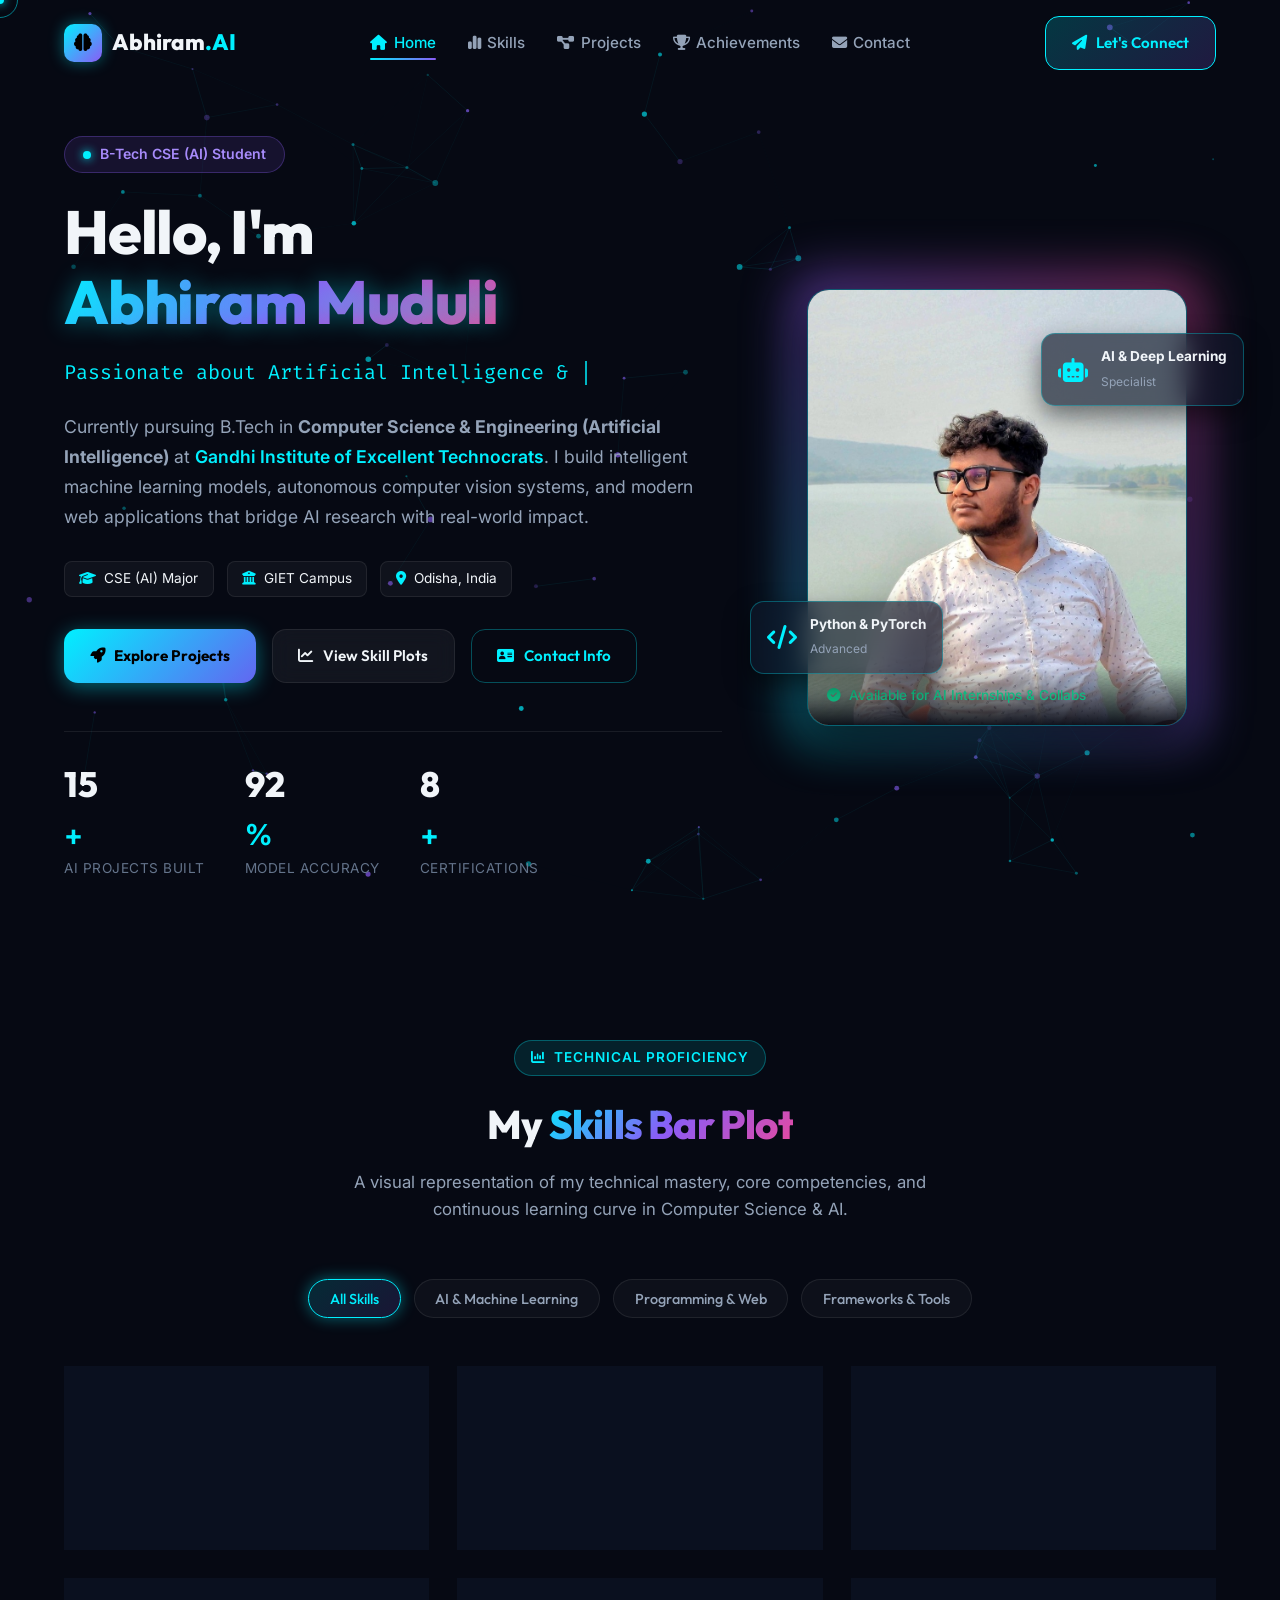
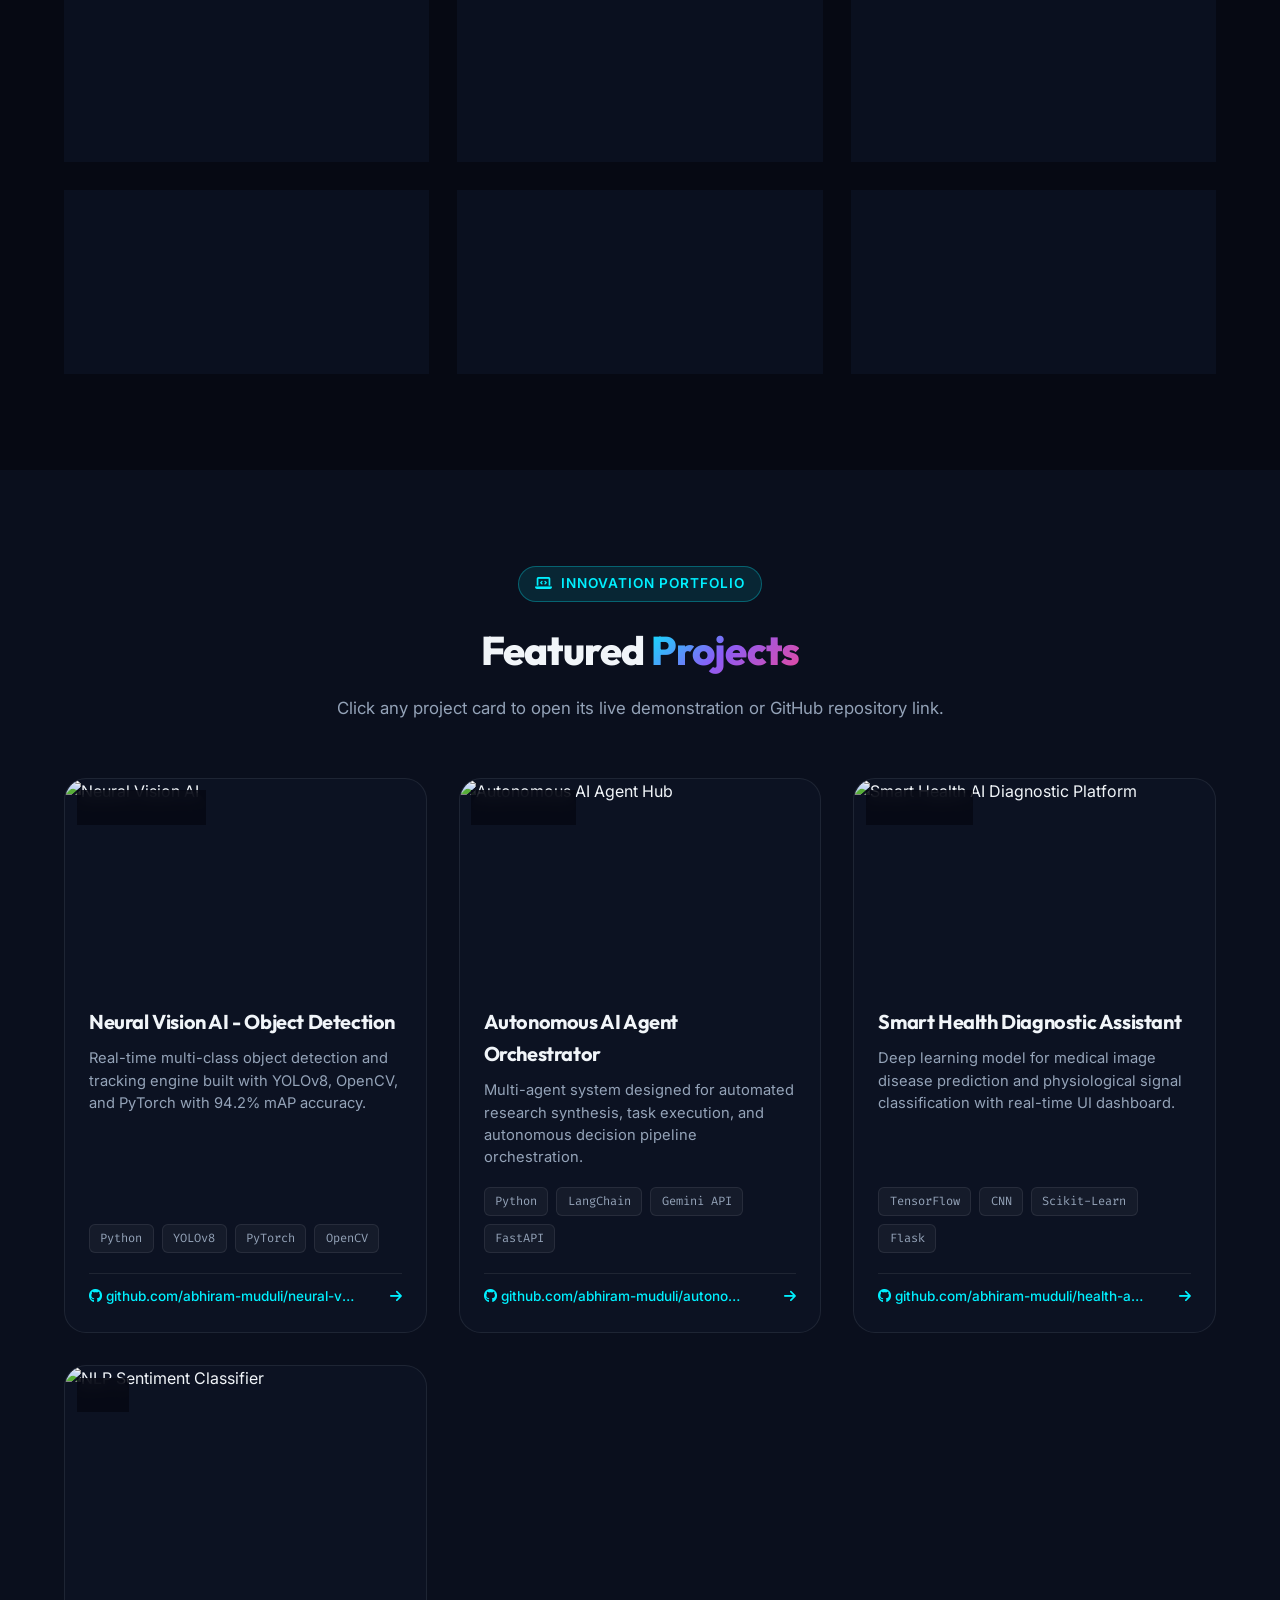
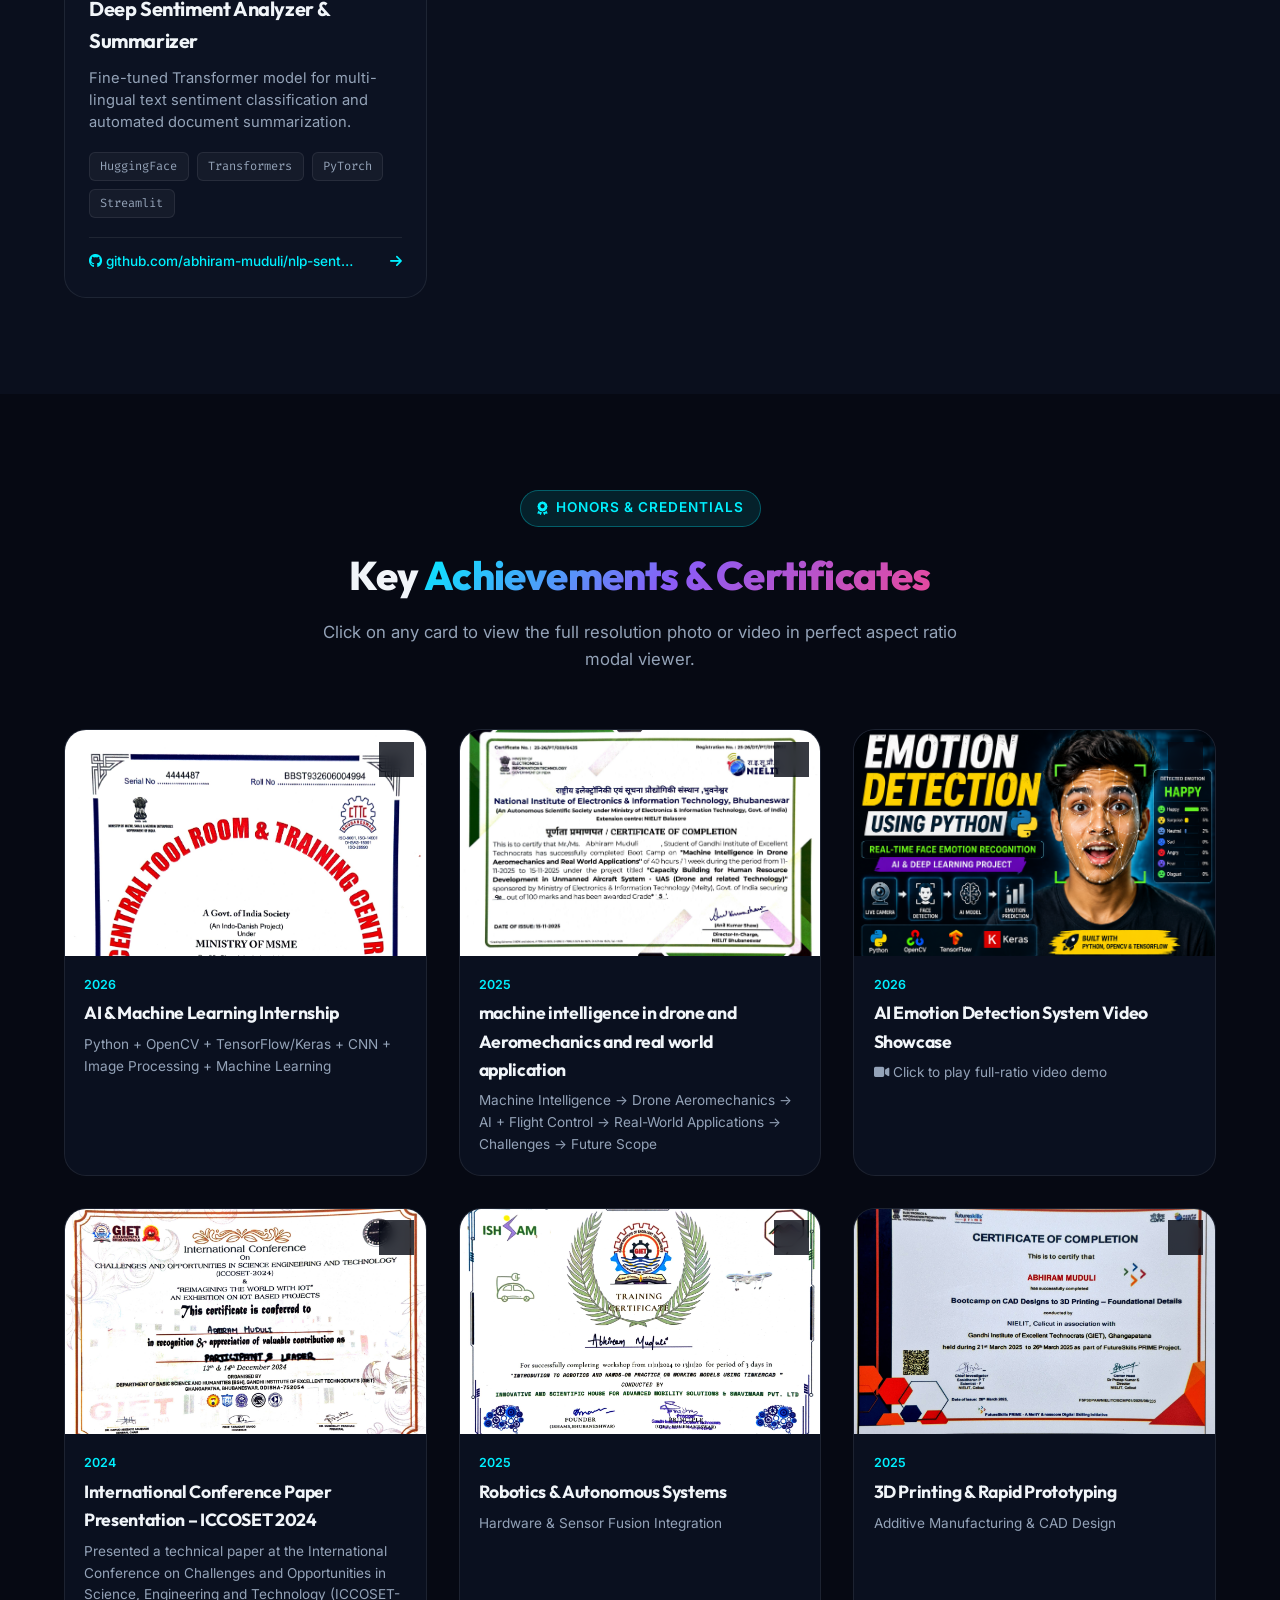
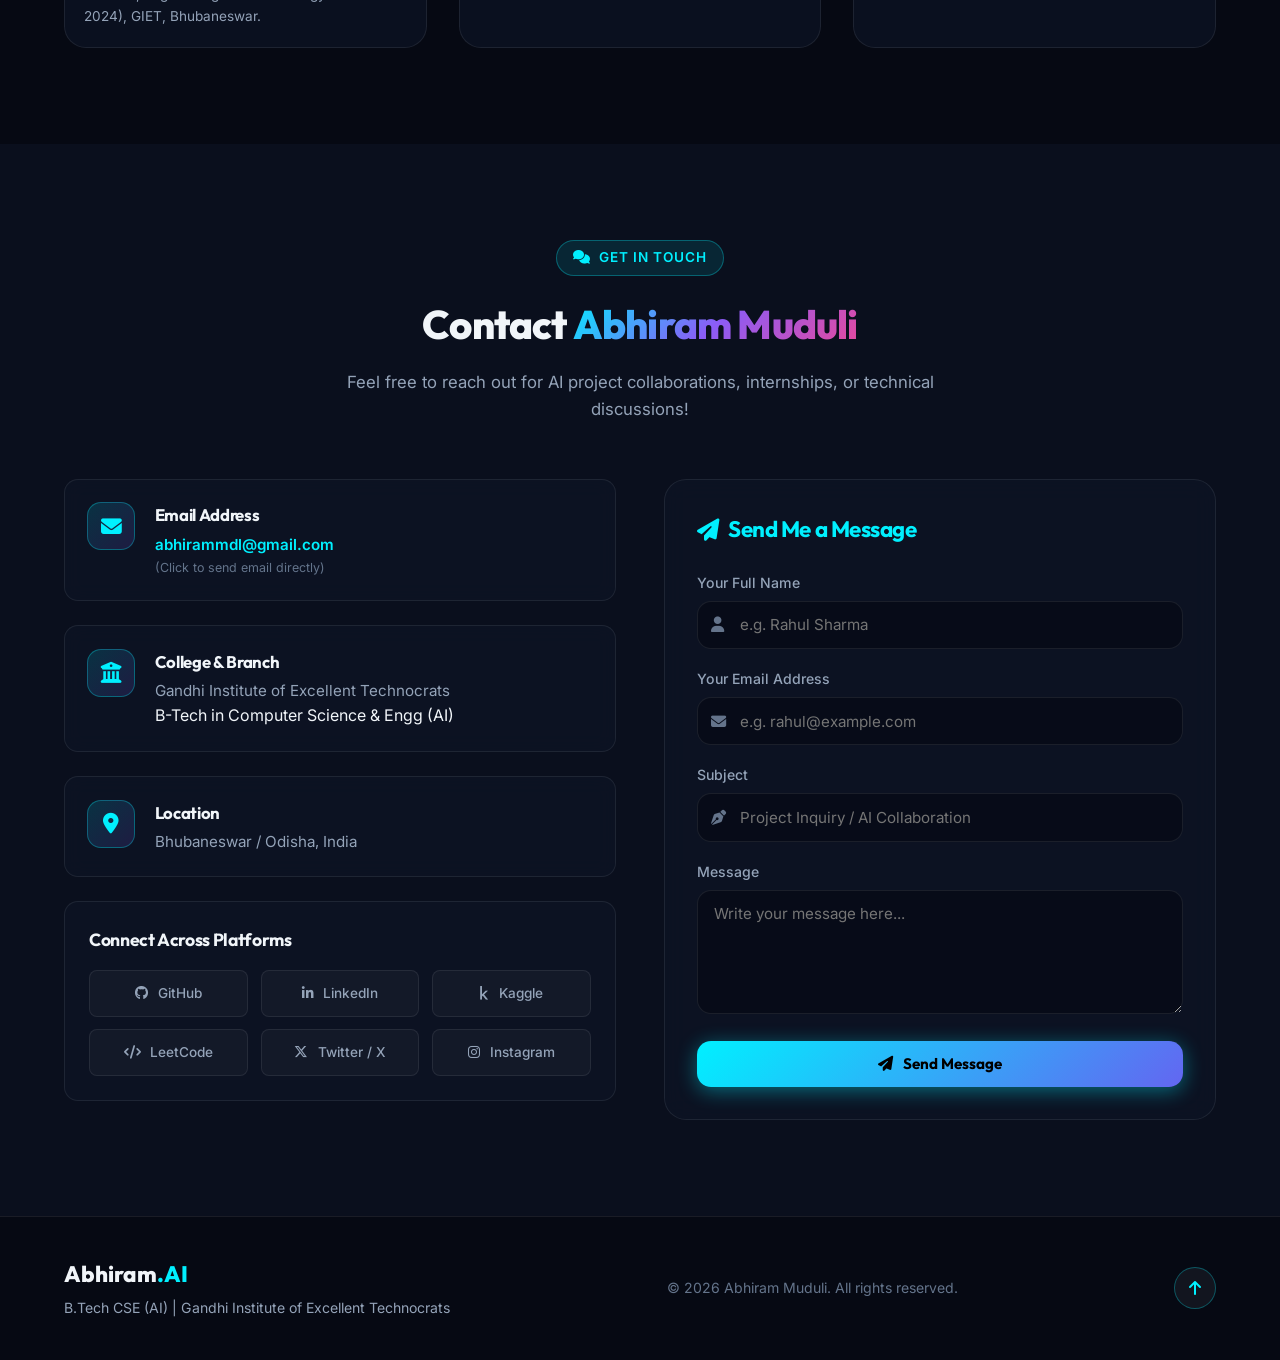
==== commit 3bc3548c: "Update achievement details and fix HTML formatting in index.html" ====
--- a/index.html
+++ b/index.html
@@ -500,30 +500,32 @@
 
           <!-- Achievement Box 1 (Photo Lightbox) -->
           <div class="achievement-card tilt-element" data-type="image" data-src="images/internship.jpeg"
-            data-title="AI & Machine Learning Internship"
-            data-issuer="Python • OpenCV • TensorFlow/Keras • CNN • Image Processing • ML" data-date="2025"
-            data-desc="Completed an intensive AI & Machine Learning Engineering internship focusing on Python, OpenCV, TensorFlow/Keras, CNNs, image processing algorithms, and machine learning model deployment.">
+            data-title="AI & Machine Learning Internship Certificate"
+            data-issuer="AI & Machine Learning Internship Program" data-date="2026"
+            data-desc="Successfully completed practical AI & Machine Learning Engineering internship focusing on model building, computer vision, and neural network deployments.">
             <div class="achievement-media">
-              <img src="images/internship.jpeg" alt="AI & ML Internship Certificate" class="achievement-img internship-img">
+              <img src="images/internship.jpeg" alt="AI & ML Internship Certificate"
+                class="achievement-img internship-img">
               <div class="media-type-icon"><i class="fa-solid fa-file-contract"></i></div>
               <div class="achievement-overlay">
                 <span class="view-btn"><i class="fa-solid fa-expand"></i> View Certificate</span>
               </div>
             </div>
             <div class="achievement-info">
-              <span class="achievement-date">2025</span>
+              <span class="achievement-date">2026</span>
               <h3 class="achievement-name">AI & Machine Learning Internship</h3>
-              <p class="achievement-sub">Python + OpenCV + TensorFlow/Keras + CNN + Image Processing + Machine Learning</p>
+              <p class="achievement-sub">Python + OpenCV + TensorFlow/Keras + CNN + Image Processing + Machine Learning
+              </p>
             </div>
           </div>
 
           <!-- Achievement Box 2 (Photo Lightbox) -->
           <div class="achievement-card tilt-element" data-type="image" data-src="images/drone.jpeg"
-            data-title="Machine Intelligence in Drone and Aeromechanics"
-            data-issuer="Drone Aeromechanics & AI Real-World Applications" data-date="2025"
-            data-desc="Explored Machine Intelligence, Drone Aeromechanics, AI integration with flight control systems, real-world UAV applications, deployment challenges, and future scope.">
+            data-title="Deep Learning & Neural Networks Specialization"
+            data-issuer="Coursera / DeepLearning.AI Verified Certificate" data-date="2025"
+            data-desc="Completed comprehensive deep learning specialization covering CNNs, Sequence Models, Hyperparameter Tuning, and Transformer Architectures.">
             <div class="achievement-media">
-              <img src="images/drone.jpeg" alt="Drone Aeromechanics & Machine Intelligence Certification" class="achievement-img">
+              <img src="images/drone.jpeg" alt="Deep Learning Certification" class="achievement-img">
               <div class="media-type-icon"><i class="fa-solid fa-certificate"></i></div>
               <div class="achievement-overlay">
                 <span class="view-btn"><i class="fa-solid fa-expand"></i> View Certificate</span>
@@ -531,24 +533,26 @@
             </div>
             <div class="achievement-info">
               <span class="achievement-date">2025</span>
-              <h3 class="achievement-name">Machine Intelligence in Drone & Aeromechanics</h3>
-              <p class="achievement-sub">Machine Intelligence → Drone Aeromechanics → AI + Flight Control → Real-World Applications → Challenges → Future Scope</p>
+              <h3 class="achievement-name">machine intelligence in drone and Aeromechanics and real world application
+              </h3>
+              <p class="achievement-sub">Machine Intelligence → Drone Aeromechanics → AI + Flight Control → Real-World
+                Applications → Challenges → Future Scope</p>
             </div>
           </div>
 
           <!-- Achievement Box 3 (Video Lightbox) -->
           <div class="achievement-card tilt-element" data-type="video" data-src="videos/emotions].mp4"
-            data-title="AI Emotion Detection System Video Showcase" data-issuer="Real-Time Facial Expression & Emotion Analysis" data-date="2025"
-            data-desc="Live video recording showcasing real-time facial expression classification, computer vision feature extraction, and neural emotion detection algorithms.">
+            data-title="Autonomous AI Bot Live Demonstration" data-issuer="Project Demo Showcase" data-date="2026"
+            data-desc="Live video recording showcasing the real-time target navigation and object avoidance algorithm of the autonomous AI bot.">
             <div class="achievement-media">
-              <img src="images/thumbnell.png" alt="AI Emotion Detection System Video Thumbnail" class="achievement-img">
+              <img src="images/thumbnell.png" alt="Autonomous AI Bot Video" class="achievement-img">
               <div class="media-type-icon video-icon"><i class="fa-solid fa-circle-play"></i></div>
               <div class="achievement-overlay">
                 <span class="view-btn"><i class="fa-solid fa-play"></i> Watch Video</span>
               </div>
             </div>
             <div class="achievement-info">
-              <span class="achievement-date">2025</span>
+              <span class="achievement-date">2026</span>
               <h3 class="achievement-name">AI Emotion Detection System Video Showcase</h3>
               <p class="achievement-sub"><i class="fa-solid fa-video"></i> Click to play full-ratio video demo</p>
             </div>
@@ -556,11 +560,11 @@
 
           <!-- Achievement Box 4 (Photo Lightbox) -->
           <div class="achievement-card tilt-element" data-type="image" data-src="images/conference.jpeg"
-            data-title="International Conference Paper Presentation – ICCOSET 2024"
-            data-issuer="ICCOSET-2024, GIET Bhubaneswar" data-date="2024"
-            data-desc="Presented a technical paper at the International Conference on Challenges and Opportunities in Science, Engineering and Technology (ICCOSET-2024), GIET, Bhubaneswar.">
+            data-title="Academic Excellence in Artificial Intelligence"
+            data-issuer="Gandhi Institute of Excellent Technocrats" data-date="2024"
+            data-desc="Recognized for outstanding academic performance and research contributions in the CSE (AI) department.">
             <div class="achievement-media">
-              <img src="images/conference.jpeg" alt="ICCOSET-2024 Conference Presentation" class="achievement-img">
+              <img src="images/conference.jpeg" alt="Academic Excellence Award" class="achievement-img">
               <div class="media-type-icon"><i class="fa-solid fa-award"></i></div>
               <div class="achievement-overlay">
                 <span class="view-btn"><i class="fa-solid fa-expand"></i> View Showcase</span>
@@ -569,15 +573,16 @@
             <div class="achievement-info">
               <span class="achievement-date">2024</span>
               <h3 class="achievement-name">International Conference Paper Presentation – ICCOSET 2024</h3>
-              <p class="achievement-sub">Presented a technical paper at the International Conference on Challenges and Opportunities in Science, Engineering and Technology (ICCOSET-2024), GIET, Bhubaneswar.</p>
+              <p class="achievement-sub">Presented a technical paper at the International Conference on Challenges and
+                Opportunities in Science, Engineering and Technology (ICCOSET-2024), GIET, Bhubaneswar.</p>
             </div>
           </div>
 
           <!-- Achievement Box 5 (Photo Lightbox) -->
           <div class="achievement-card tilt-element" data-type="image" data-src="images/robotics.jpeg"
-            data-title="Robotics & Autonomous Systems"
+            data-title="Robotics & Autonomous Systems Certification"
             data-issuer="Robotics & Embedded Systems Research Lab" data-date="2025"
-            data-desc="Advanced certification in autonomous robotics design, microcontroller integration, sensor fusion navigation algorithms, and hardware integration.">
+            data-desc="Advanced certification in autonomous robotics design, microcontroller integration, and sensor fusion navigation algorithms.">
             <div class="achievement-media">
               <img src="images/robotics.jpeg" alt="Robotics Systems Certificate" class="achievement-img">
               <div class="media-type-icon"><i class="fa-solid fa-robot"></i></div>
@@ -594,9 +599,9 @@
 
           <!-- Achievement Box 6 (Photo Lightbox) -->
           <div class="achievement-card tilt-element" data-type="image" data-src="images/3D printing.jpeg"
-            data-title="3D Printing & Rapid Prototyping" data-issuer="Advanced Fabrication & CAD Workshop"
-            data-date="2024"
-            data-desc="Recognized for rapid prototyping, additive manufacturing techniques, and precision CAD design for custom AI sensor mounts and robot structural chassis.">
+            data-title="3D Printing & Rapid Prototyping Innovation" data-issuer="Advanced Fabrication & CAD Workshop"
+            data-date="2025"
+            data-desc="Recognized for rapid prototyping and precision CAD design for custom AI sensor mounts and robot structural chassis.">
             <div class="achievement-media">
               <img src="images/3D printing.jpeg" alt="3D Printing Prototyping Certificate" class="achievement-img">
               <div class="media-type-icon"><i class="fa-solid fa-cube"></i></div>
@@ -605,7 +610,7 @@
               </div>
             </div>
             <div class="achievement-info">
-              <span class="achievement-date">2024</span>
+              <span class="achievement-date">2025</span>
               <h3 class="achievement-name">3D Printing & Rapid Prototyping</h3>
               <p class="achievement-sub">Additive Manufacturing & CAD Design</p>
             </div>
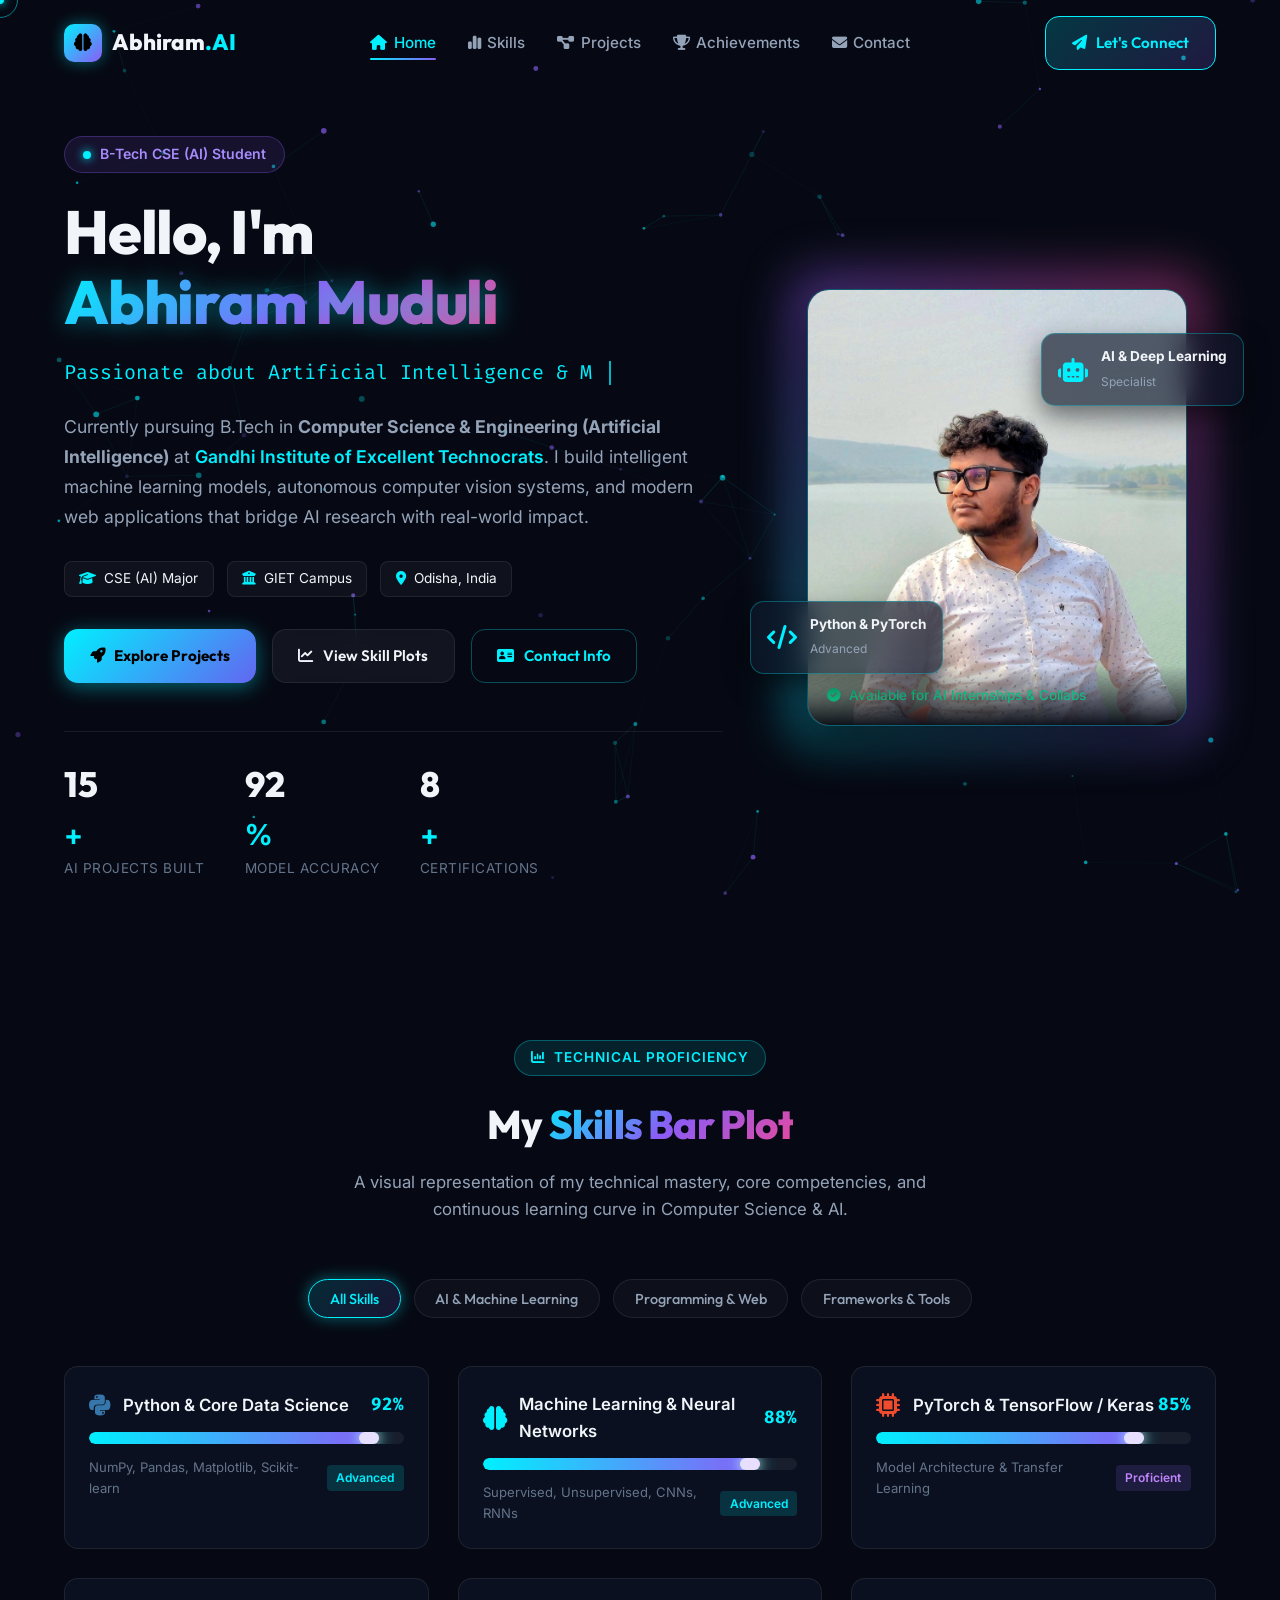
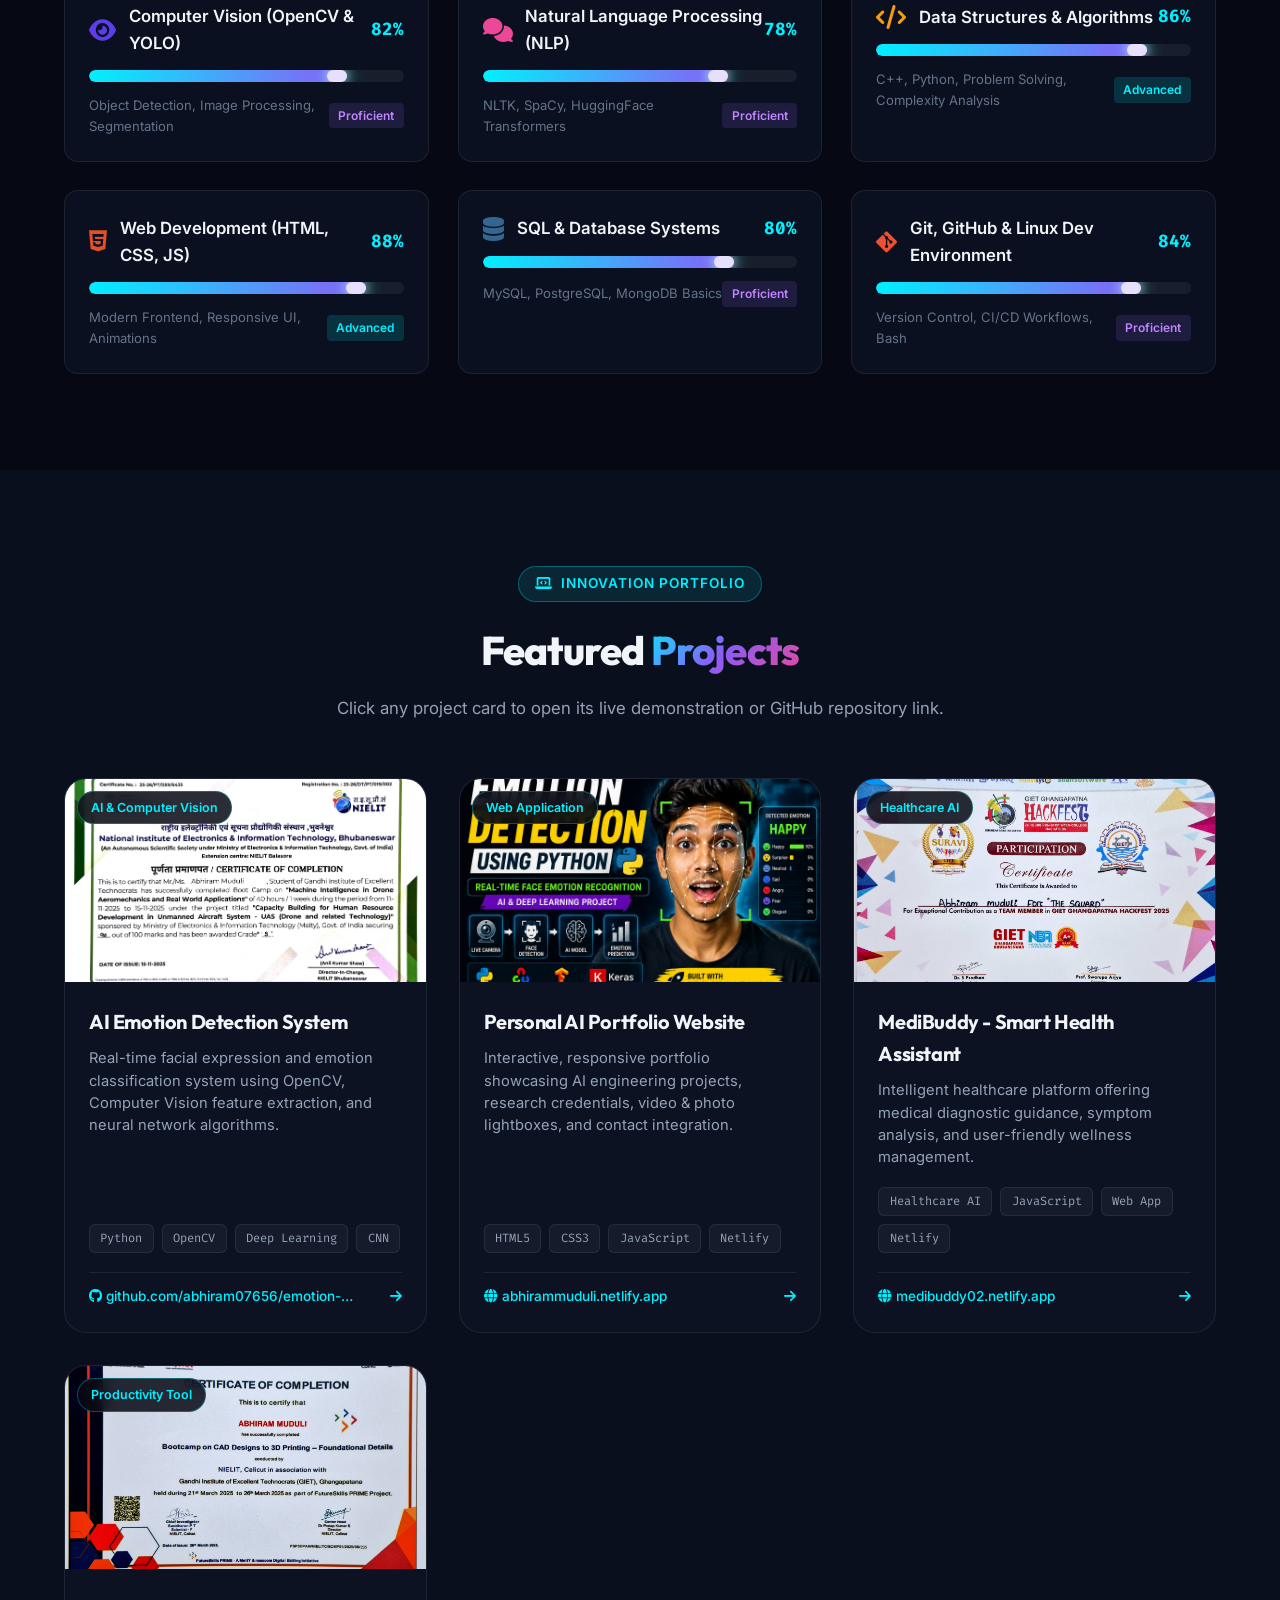
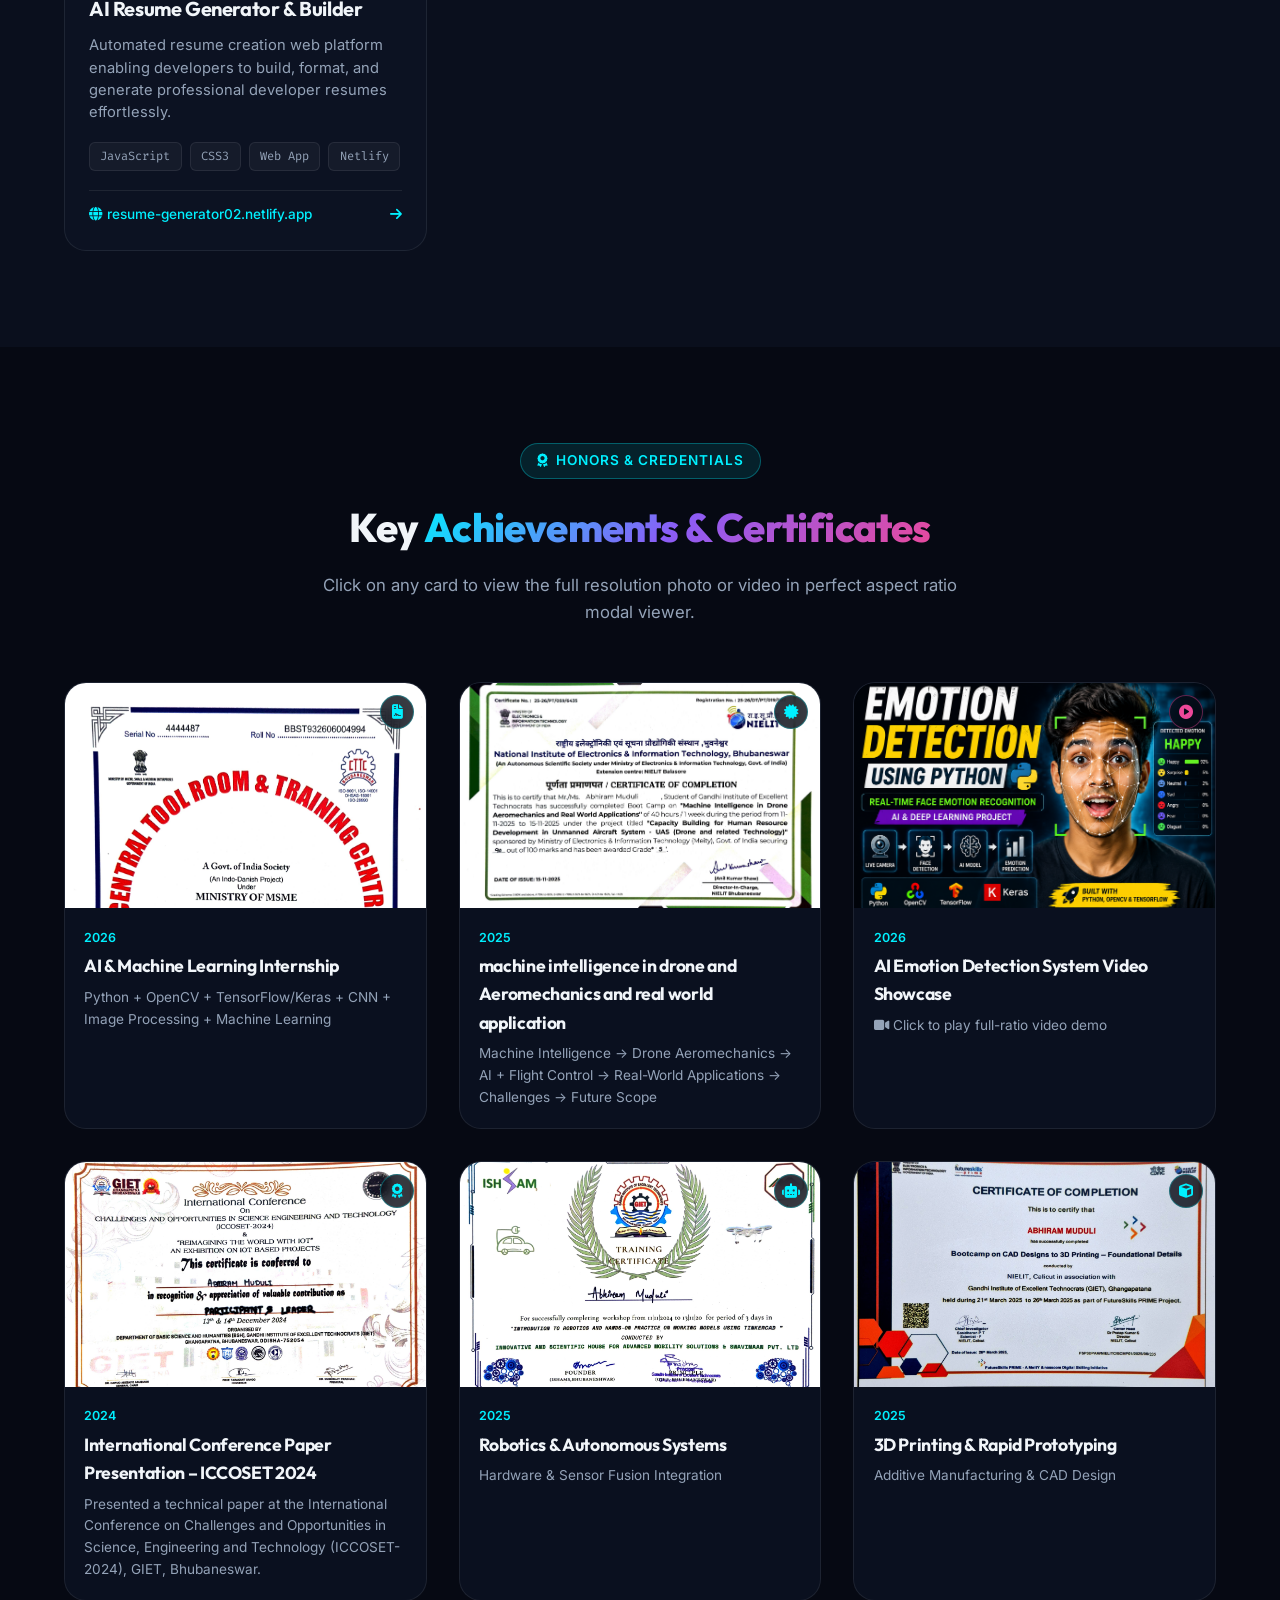
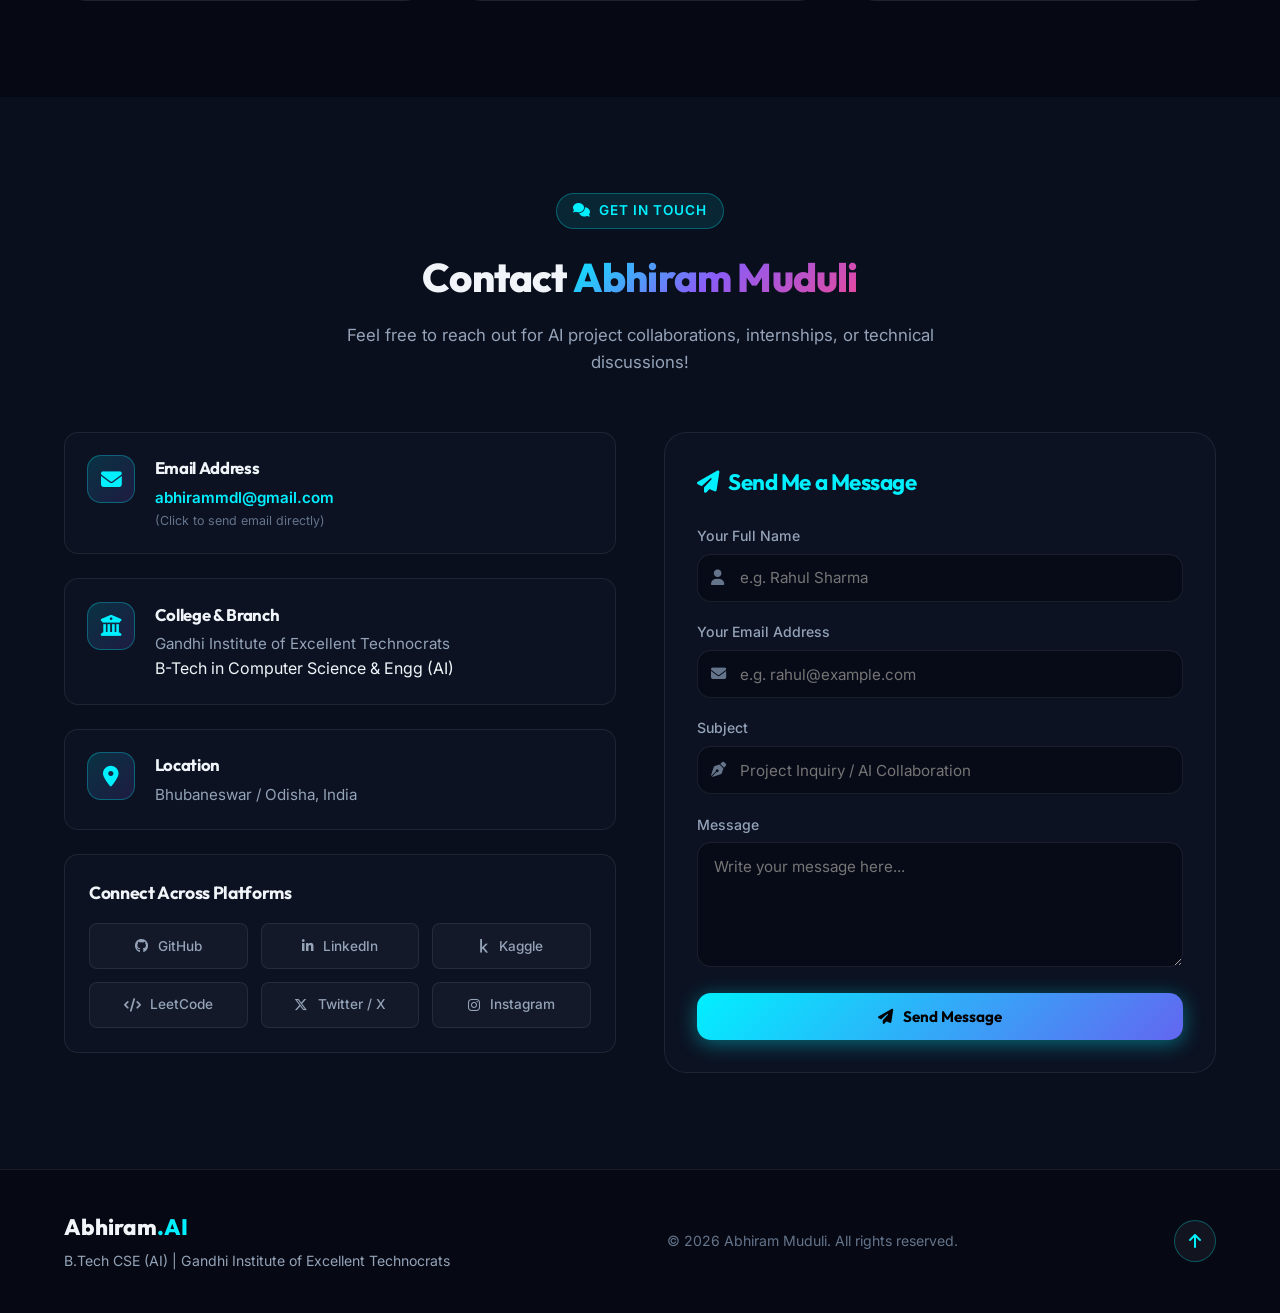
==== commit 5b4caf57: "Update featured project links and details" ====
--- a/index.html
+++ b/index.html
@@ -371,112 +371,108 @@
         <div class="projects-grid">
 
           <!-- Project Box 1 -->
-          <div class="project-card tilt-element" data-url="https://github.com/abhiram-muduli/neural-vision-ai"
+          <div class="project-card tilt-element" data-url="https://github.com/abhiram07656/emotion-detection"
             title="Click to open project link">
             <div class="project-image-box">
-              <img src="images/project_ai_vision.jpg" alt="Neural Vision AI" class="project-img">
-              <div class="project-badge">Computer Vision</div>
+              <img src="images/drone.jpeg" alt="AI Emotion Detection System" class="project-img">
+              <div class="project-badge">AI & Computer Vision</div>
               <div class="project-hover-overlay">
                 <span class="hover-link-btn"><i class="fa-solid fa-arrow-up-right-from-square"></i> Open Link</span>
               </div>
             </div>
             <div class="project-body">
-              <h3 class="project-title">Neural Vision AI - Object Detection</h3>
-              <p class="project-desc">Real-time multi-class object detection and tracking engine built with YOLOv8,
-                OpenCV, and PyTorch with 94.2% mAP accuracy.</p>
+              <h3 class="project-title">AI Emotion Detection System</h3>
+              <p class="project-desc">Real-time facial expression and emotion classification system using OpenCV, Computer Vision feature extraction, and neural network algorithms.</p>
               <div class="project-tags">
                 <span>Python</span>
-                <span>YOLOv8</span>
-                <span>PyTorch</span>
                 <span>OpenCV</span>
+                <span>Deep Learning</span>
+                <span>CNN</span>
               </div>
               <div class="project-card-footer">
                 <span class="project-link-text"><i class="fa-brands fa-github"></i>
-                  github.com/abhiram-muduli/neural-vision-ai</span>
+                  github.com/abhiram07656/emotion-detection</span>
                 <span class="click-hint"><i class="fa-solid fa-arrow-right"></i></span>
               </div>
             </div>
           </div>
 
           <!-- Project Box 2 -->
-          <div class="project-card tilt-element" data-url="https://github.com/abhiram-muduli/autonomous-agent-hub"
+          <div class="project-card tilt-element" data-url="https://abhirammuduli.netlify.app/"
             title="Click to open project link">
             <div class="project-image-box">
-              <img src="images/project_ai_agent.jpg" alt="Autonomous AI Agent Hub" class="project-img">
-              <div class="project-badge">GenAI & LLM</div>
+              <img src="images/thumbnell.png" alt="Personal AI Portfolio Website" class="project-img">
+              <div class="project-badge">Web Application</div>
               <div class="project-hover-overlay">
                 <span class="hover-link-btn"><i class="fa-solid fa-arrow-up-right-from-square"></i> Open Link</span>
               </div>
             </div>
             <div class="project-body">
-              <h3 class="project-title">Autonomous AI Agent Orchestrator</h3>
-              <p class="project-desc">Multi-agent system designed for automated research synthesis, task execution, and
-                autonomous decision pipeline orchestration.</p>
+              <h3 class="project-title">Personal AI Portfolio Website</h3>
+              <p class="project-desc">Interactive, responsive portfolio showcasing AI engineering projects, research credentials, video & photo lightboxes, and contact integration.</p>
               <div class="project-tags">
-                <span>Python</span>
-                <span>LangChain</span>
-                <span>Gemini API</span>
-                <span>FastAPI</span>
+                <span>HTML5</span>
+                <span>CSS3</span>
+                <span>JavaScript</span>
+                <span>Netlify</span>
               </div>
               <div class="project-card-footer">
-                <span class="project-link-text"><i class="fa-brands fa-github"></i>
-                  github.com/abhiram-muduli/autonomous-agent-hub</span>
+                <span class="project-link-text"><i class="fa-solid fa-globe"></i>
+                  abhirammuduli.netlify.app</span>
                 <span class="click-hint"><i class="fa-solid fa-arrow-right"></i></span>
               </div>
             </div>
           </div>
 
           <!-- Project Box 3 -->
-          <div class="project-card tilt-element" data-url="https://github.com/abhiram-muduli/health-ai-diagnostics"
+          <div class="project-card tilt-element" data-url="https://medibuddy02.netlify.app"
             title="Click to open project link">
             <div class="project-image-box">
-              <img src="images/project_health_ai.jpg" alt="Smart Health AI Diagnostic Platform" class="project-img">
+              <img src="images/hackfest.jpeg" alt="MediBuddy - Smart Health Assistant" class="project-img">
               <div class="project-badge">Healthcare AI</div>
               <div class="project-hover-overlay">
                 <span class="hover-link-btn"><i class="fa-solid fa-arrow-up-right-from-square"></i> Open Link</span>
               </div>
             </div>
             <div class="project-body">
-              <h3 class="project-title">Smart Health Diagnostic Assistant</h3>
-              <p class="project-desc">Deep learning model for medical image disease prediction and physiological signal
-                classification with real-time UI dashboard.</p>
+              <h3 class="project-title">MediBuddy - Smart Health Assistant</h3>
+              <p class="project-desc">Intelligent healthcare platform offering medical diagnostic guidance, symptom analysis, and user-friendly wellness management.</p>
               <div class="project-tags">
-                <span>TensorFlow</span>
-                <span>CNN</span>
-                <span>Scikit-Learn</span>
-                <span>Flask</span>
+                <span>Healthcare AI</span>
+                <span>JavaScript</span>
+                <span>Web App</span>
+                <span>Netlify</span>
               </div>
               <div class="project-card-footer">
-                <span class="project-link-text"><i class="fa-brands fa-github"></i>
-                  github.com/abhiram-muduli/health-ai-diagnostics</span>
+                <span class="project-link-text"><i class="fa-solid fa-globe"></i>
+                  medibuddy02.netlify.app</span>
                 <span class="click-hint"><i class="fa-solid fa-arrow-right"></i></span>
               </div>
             </div>
           </div>
 
           <!-- Project Box 4 -->
-          <div class="project-card tilt-element" data-url="https://github.com/abhiram-muduli/nlp-sentiment-engine"
+          <div class="project-card tilt-element" data-url="https://resume-generator02.netlify.app"
             title="Click to open project link">
             <div class="project-image-box">
-              <img src="images/project_ai_agent.jpg" alt="NLP Sentiment Classifier" class="project-img">
-              <div class="project-badge">NLP</div>
+              <img src="images/3D printing.jpeg" alt="AI Resume Generator" class="project-img">
+              <div class="project-badge">Productivity Tool</div>
               <div class="project-hover-overlay">
                 <span class="hover-link-btn"><i class="fa-solid fa-arrow-up-right-from-square"></i> Open Link</span>
               </div>
             </div>
             <div class="project-body">
-              <h3 class="project-title">Deep Sentiment Analyzer & Summarizer</h3>
-              <p class="project-desc">Fine-tuned Transformer model for multi-lingual text sentiment classification and
-                automated document summarization.</p>
+              <h3 class="project-title">AI Resume Generator & Builder</h3>
+              <p class="project-desc">Automated resume creation web platform enabling developers to build, format, and generate professional developer resumes effortlessly.</p>
               <div class="project-tags">
-                <span>HuggingFace</span>
-                <span>Transformers</span>
-                <span>PyTorch</span>
-                <span>Streamlit</span>
+                <span>JavaScript</span>
+                <span>CSS3</span>
+                <span>Web App</span>
+                <span>Netlify</span>
               </div>
               <div class="project-card-footer">
-                <span class="project-link-text"><i class="fa-brands fa-github"></i>
-                  github.com/abhiram-muduli/nlp-sentiment-engine</span>
+                <span class="project-link-text"><i class="fa-solid fa-globe"></i>
+                  resume-generator02.netlify.app</span>
                 <span class="click-hint"><i class="fa-solid fa-arrow-right"></i></span>
               </div>
             </div>
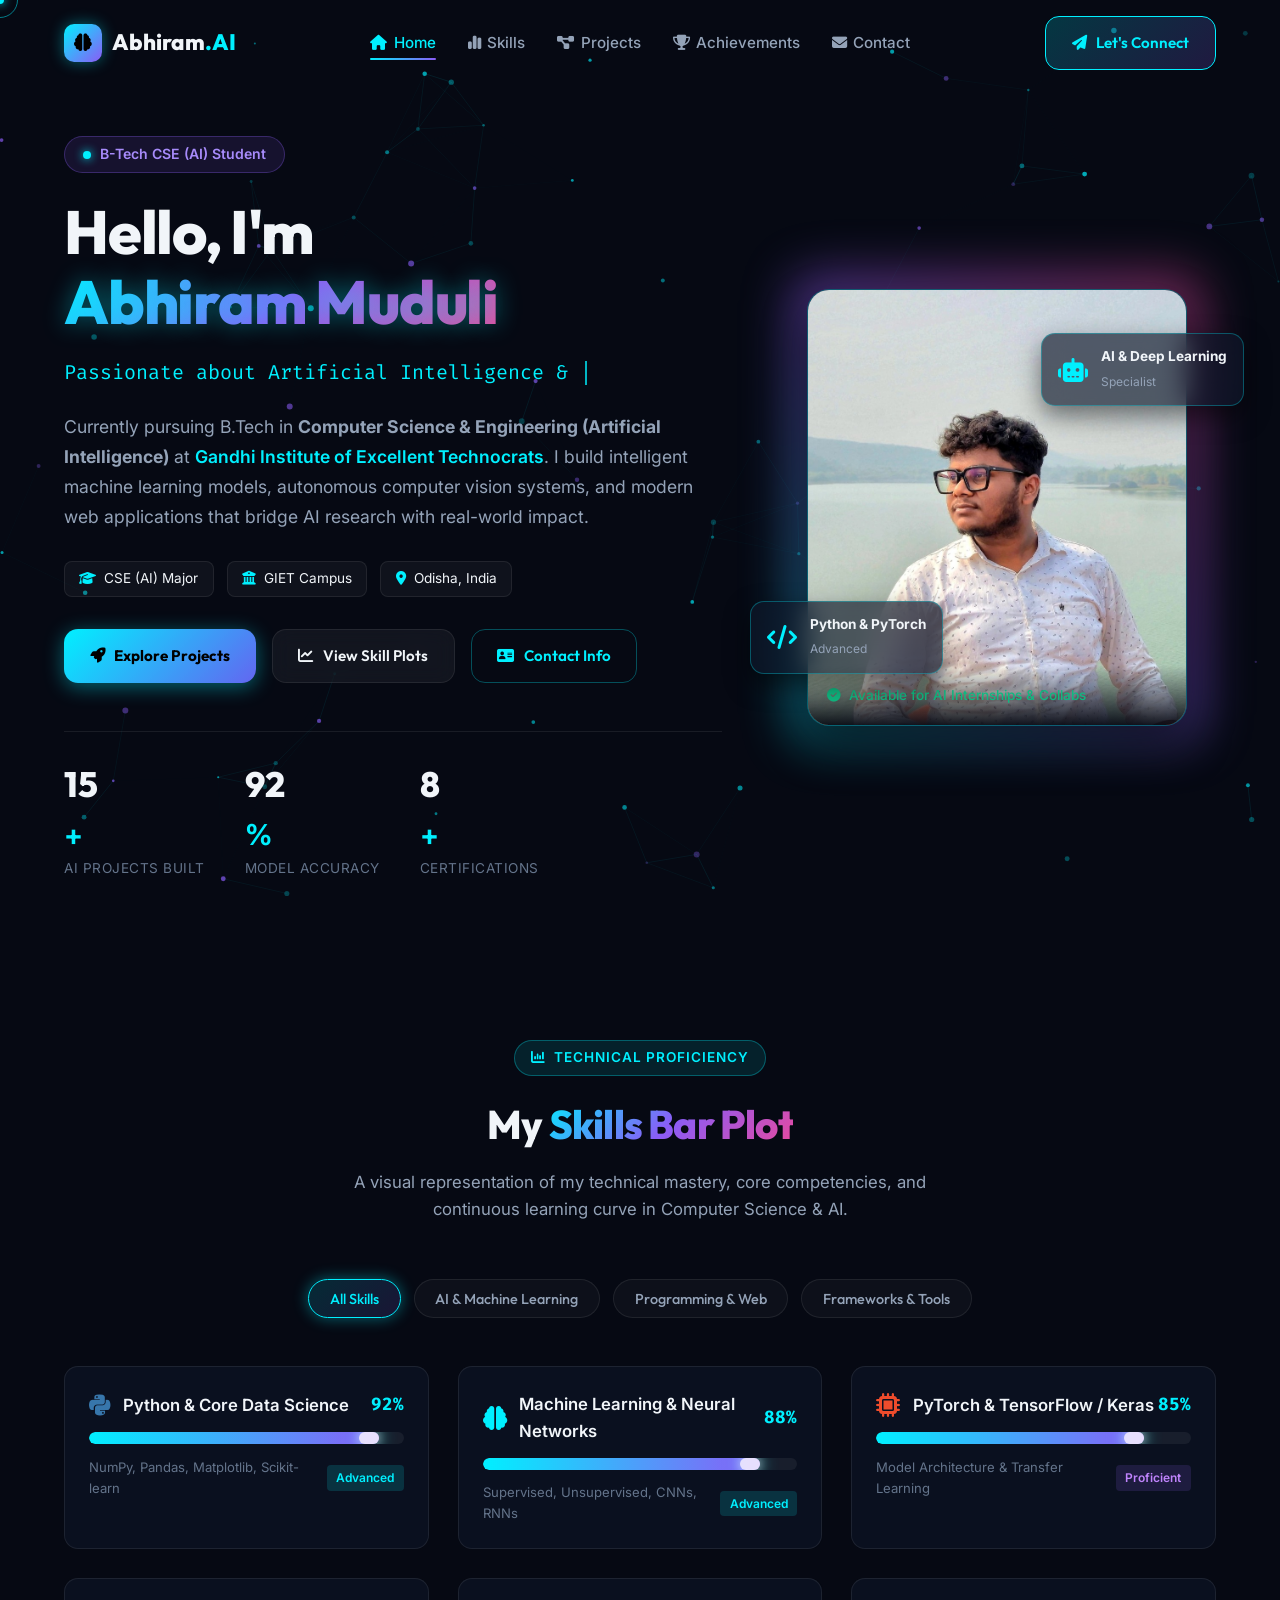
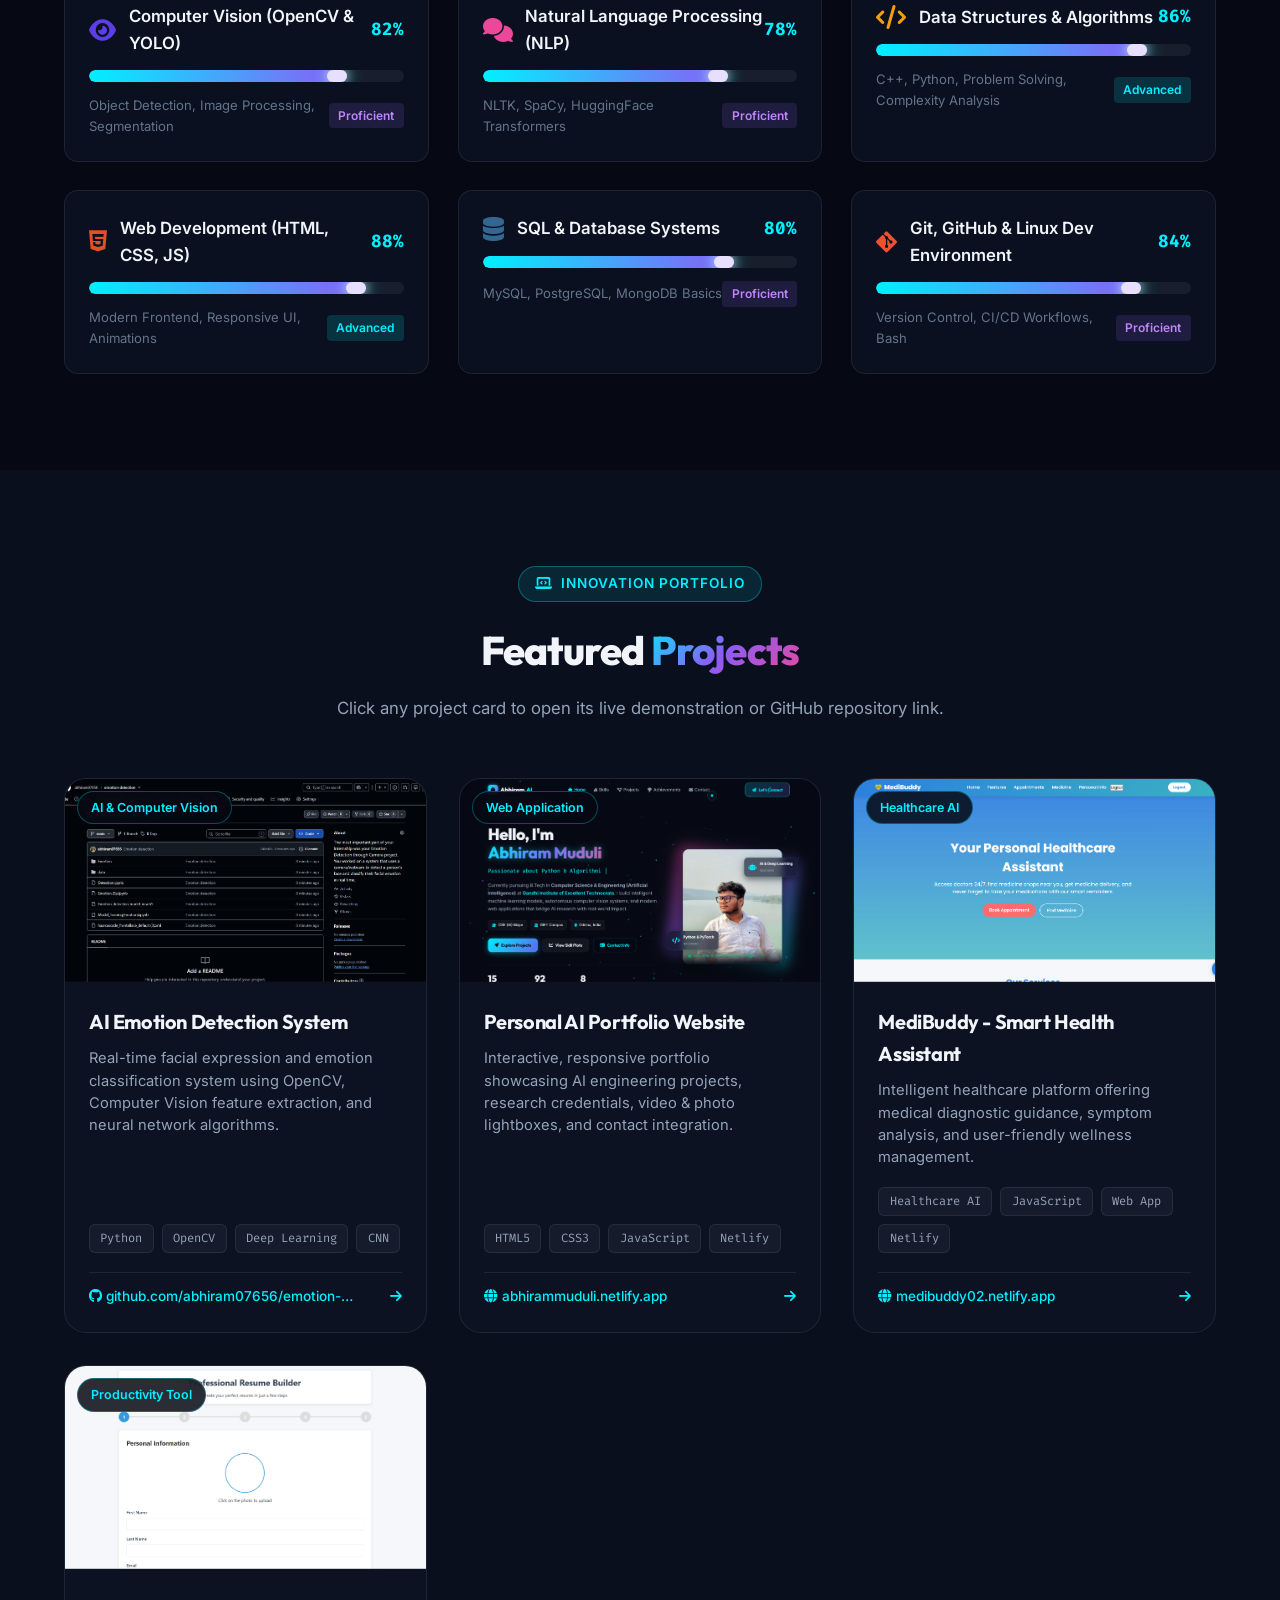
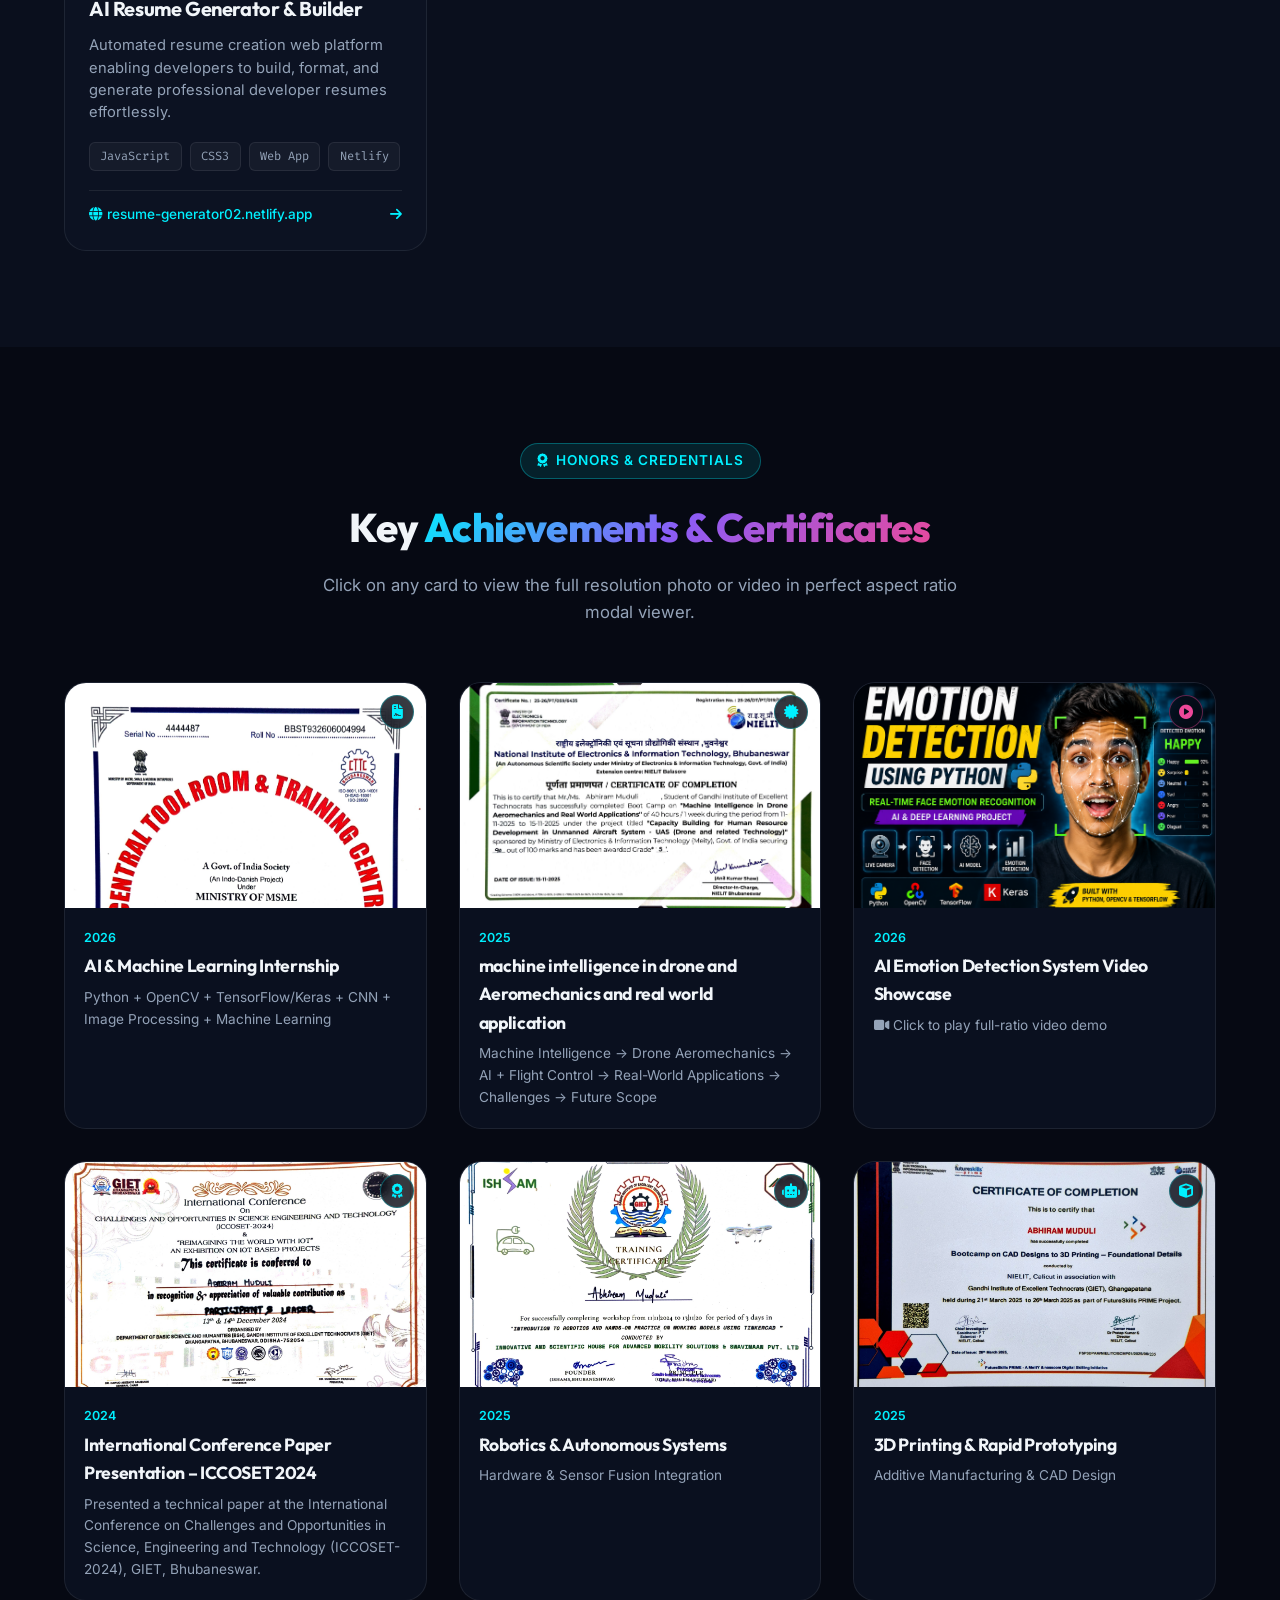
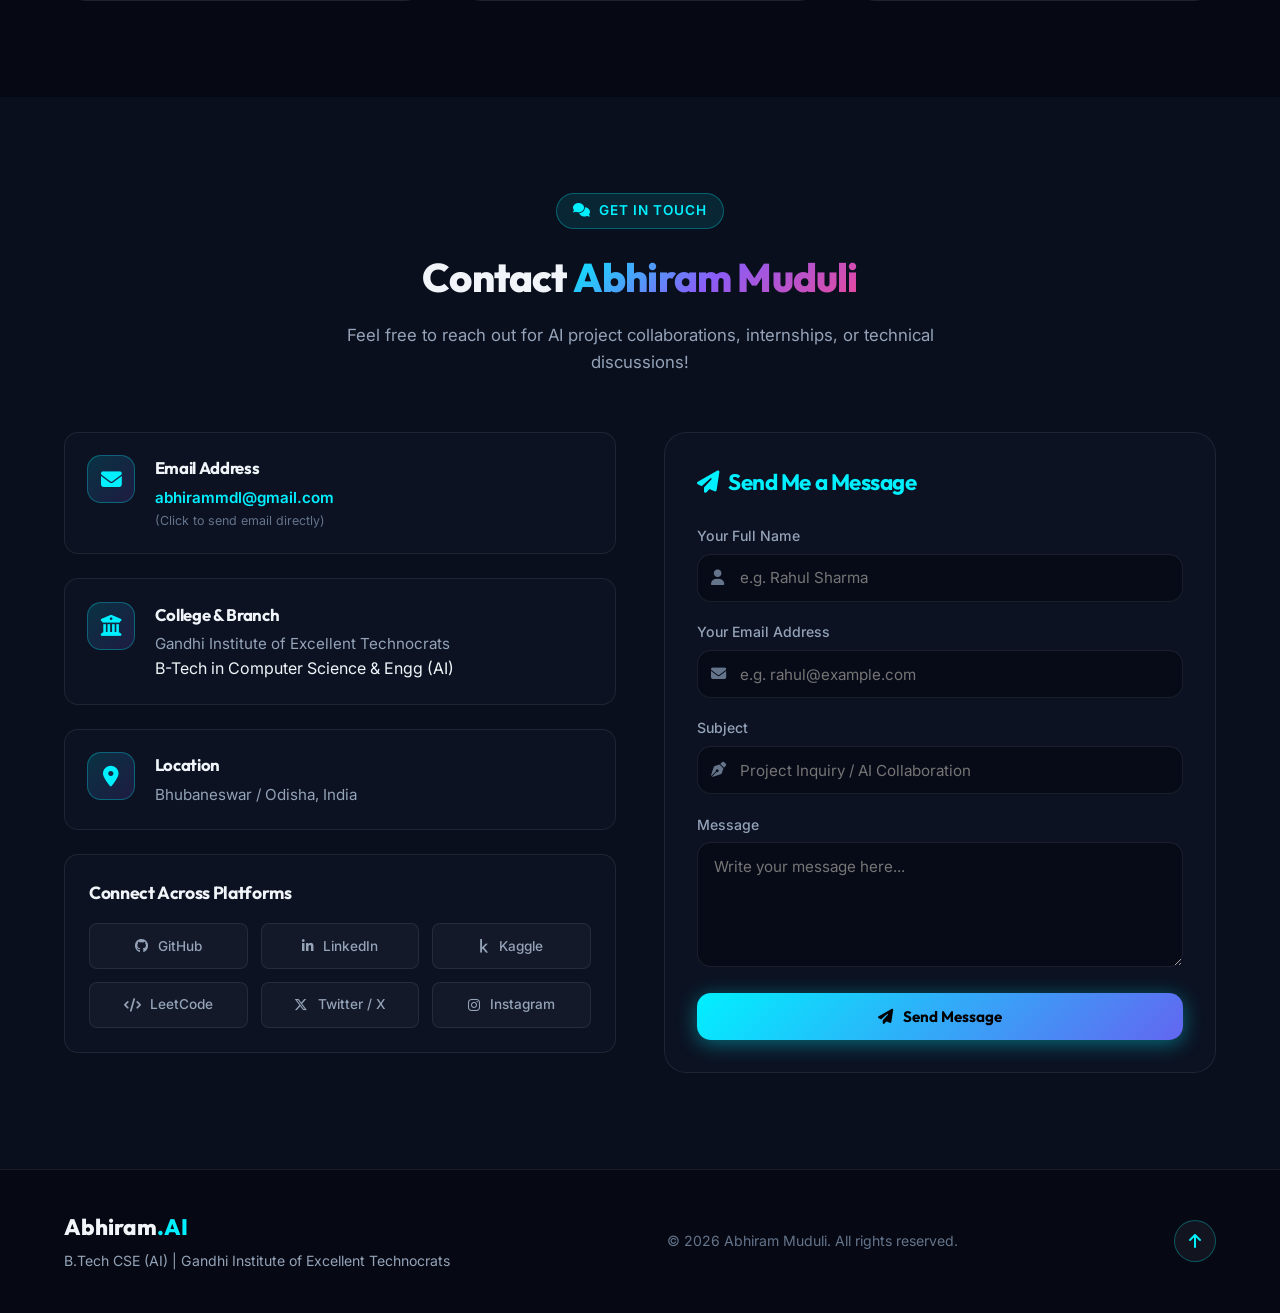
==== commit 75d4155b: "Update project image sources in index.html" ====
--- a/index.html
+++ b/index.html
@@ -374,7 +374,7 @@
           <div class="project-card tilt-element" data-url="https://github.com/abhiram07656/emotion-detection"
             title="Click to open project link">
             <div class="project-image-box">
-              <img src="images/drone.jpeg" alt="AI Emotion Detection System" class="project-img">
+              <img src="images/emotion detection.png" alt="AI Emotion Detection System" class="project-img">
               <div class="project-badge">AI & Computer Vision</div>
               <div class="project-hover-overlay">
                 <span class="hover-link-btn"><i class="fa-solid fa-arrow-up-right-from-square"></i> Open Link</span>
@@ -382,7 +382,8 @@
             </div>
             <div class="project-body">
               <h3 class="project-title">AI Emotion Detection System</h3>
-              <p class="project-desc">Real-time facial expression and emotion classification system using OpenCV, Computer Vision feature extraction, and neural network algorithms.</p>
+              <p class="project-desc">Real-time facial expression and emotion classification system using OpenCV,
+                Computer Vision feature extraction, and neural network algorithms.</p>
               <div class="project-tags">
                 <span>Python</span>
                 <span>OpenCV</span>
@@ -401,7 +402,7 @@
           <div class="project-card tilt-element" data-url="https://abhirammuduli.netlify.app/"
             title="Click to open project link">
             <div class="project-image-box">
-              <img src="images/thumbnell.png" alt="Personal AI Portfolio Website" class="project-img">
+              <img src="images/website.png" alt="Personal AI Portfolio Website" class="project-img">
               <div class="project-badge">Web Application</div>
               <div class="project-hover-overlay">
                 <span class="hover-link-btn"><i class="fa-solid fa-arrow-up-right-from-square"></i> Open Link</span>
@@ -409,7 +410,8 @@
             </div>
             <div class="project-body">
               <h3 class="project-title">Personal AI Portfolio Website</h3>
-              <p class="project-desc">Interactive, responsive portfolio showcasing AI engineering projects, research credentials, video & photo lightboxes, and contact integration.</p>
+              <p class="project-desc">Interactive, responsive portfolio showcasing AI engineering projects, research
+                credentials, video & photo lightboxes, and contact integration.</p>
               <div class="project-tags">
                 <span>HTML5</span>
                 <span>CSS3</span>
@@ -428,7 +430,7 @@
           <div class="project-card tilt-element" data-url="https://medibuddy02.netlify.app"
             title="Click to open project link">
             <div class="project-image-box">
-              <img src="images/hackfest.jpeg" alt="MediBuddy - Smart Health Assistant" class="project-img">
+              <img src="images/meddybuddy.png" alt="MediBuddy - Smart Health Assistant" class="project-img">
               <div class="project-badge">Healthcare AI</div>
               <div class="project-hover-overlay">
                 <span class="hover-link-btn"><i class="fa-solid fa-arrow-up-right-from-square"></i> Open Link</span>
@@ -436,7 +438,8 @@
             </div>
             <div class="project-body">
               <h3 class="project-title">MediBuddy - Smart Health Assistant</h3>
-              <p class="project-desc">Intelligent healthcare platform offering medical diagnostic guidance, symptom analysis, and user-friendly wellness management.</p>
+              <p class="project-desc">Intelligent healthcare platform offering medical diagnostic guidance, symptom
+                analysis, and user-friendly wellness management.</p>
               <div class="project-tags">
                 <span>Healthcare AI</span>
                 <span>JavaScript</span>
@@ -455,7 +458,7 @@
           <div class="project-card tilt-element" data-url="https://resume-generator02.netlify.app"
             title="Click to open project link">
             <div class="project-image-box">
-              <img src="images/3D printing.jpeg" alt="AI Resume Generator" class="project-img">
+              <img src="images/resume.png" alt="AI Resume Generator" class="project-img">
               <div class="project-badge">Productivity Tool</div>
               <div class="project-hover-overlay">
                 <span class="hover-link-btn"><i class="fa-solid fa-arrow-up-right-from-square"></i> Open Link</span>
@@ -463,7 +466,8 @@
             </div>
             <div class="project-body">
               <h3 class="project-title">AI Resume Generator & Builder</h3>
-              <p class="project-desc">Automated resume creation web platform enabling developers to build, format, and generate professional developer resumes effortlessly.</p>
+              <p class="project-desc">Automated resume creation web platform enabling developers to build, format, and
+                generate professional developer resumes effortlessly.</p>
               <div class="project-tags">
                 <span>JavaScript</span>
                 <span>CSS3</span>
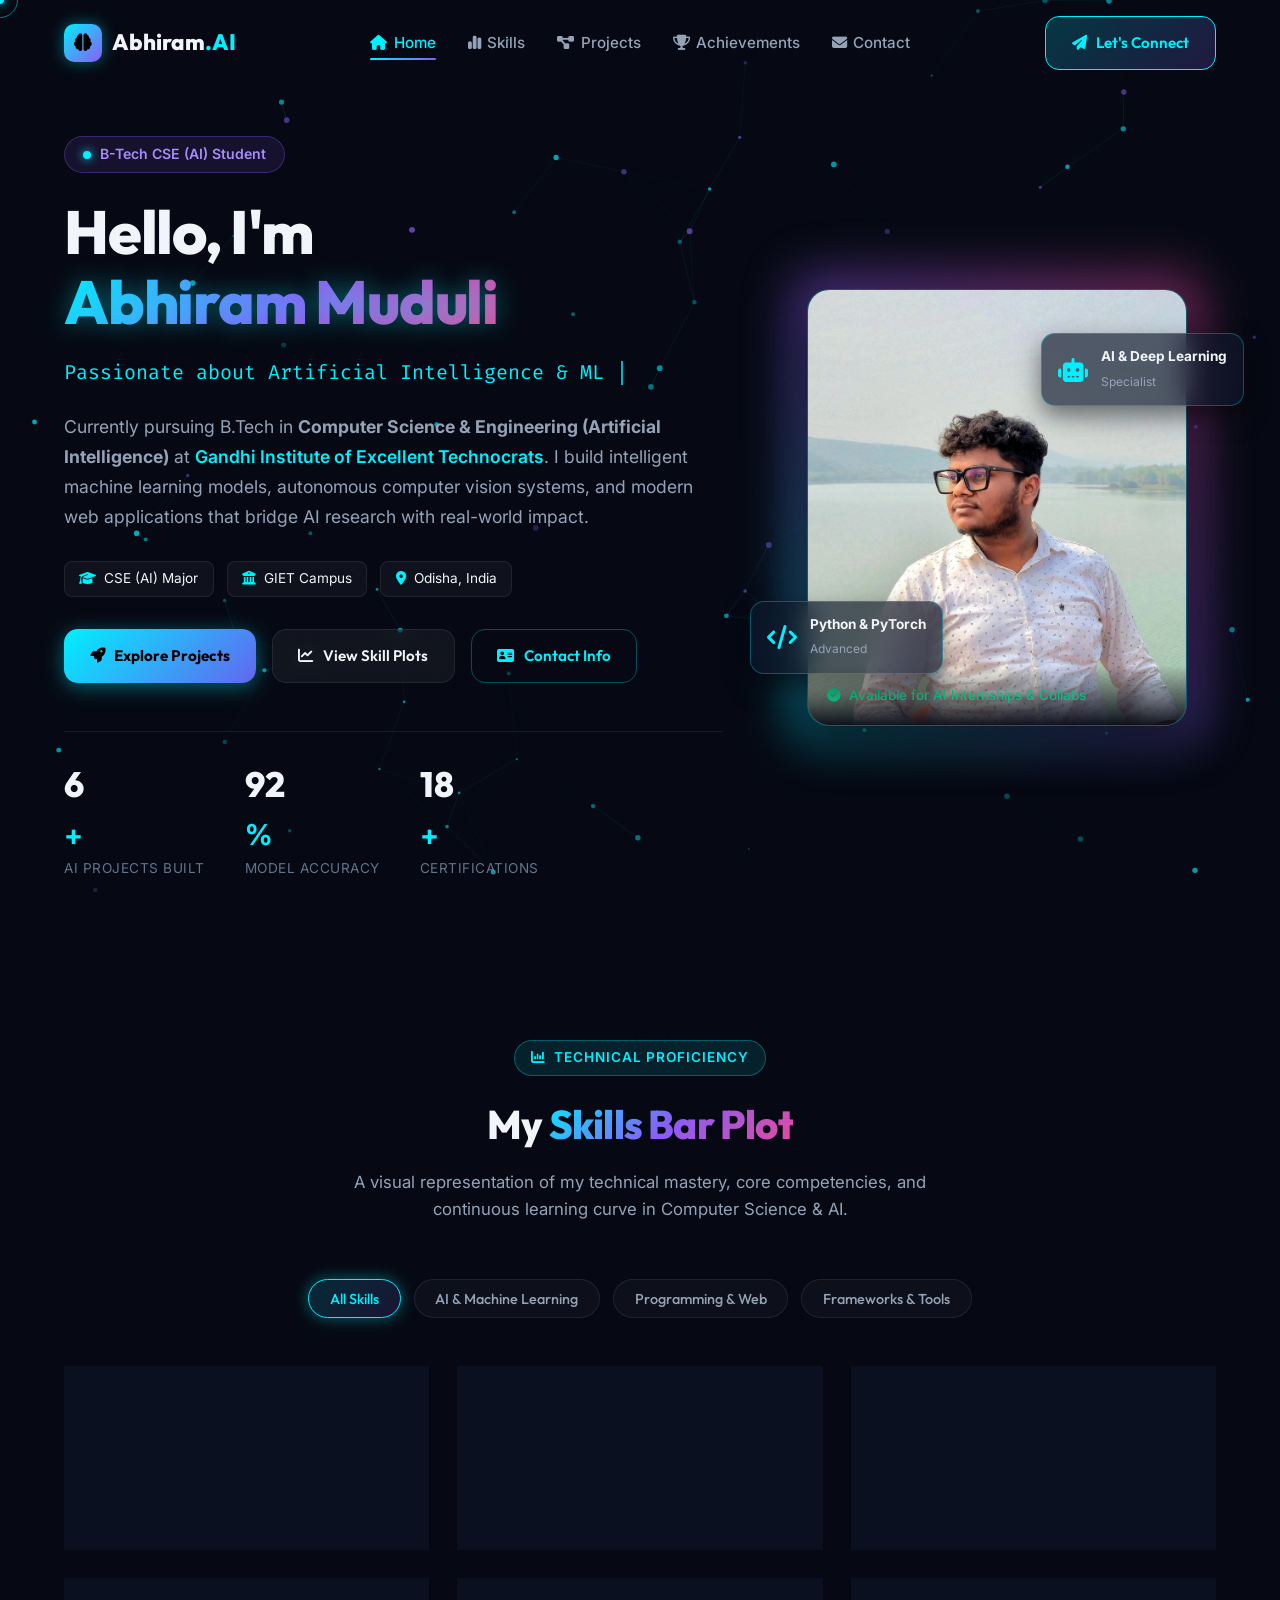
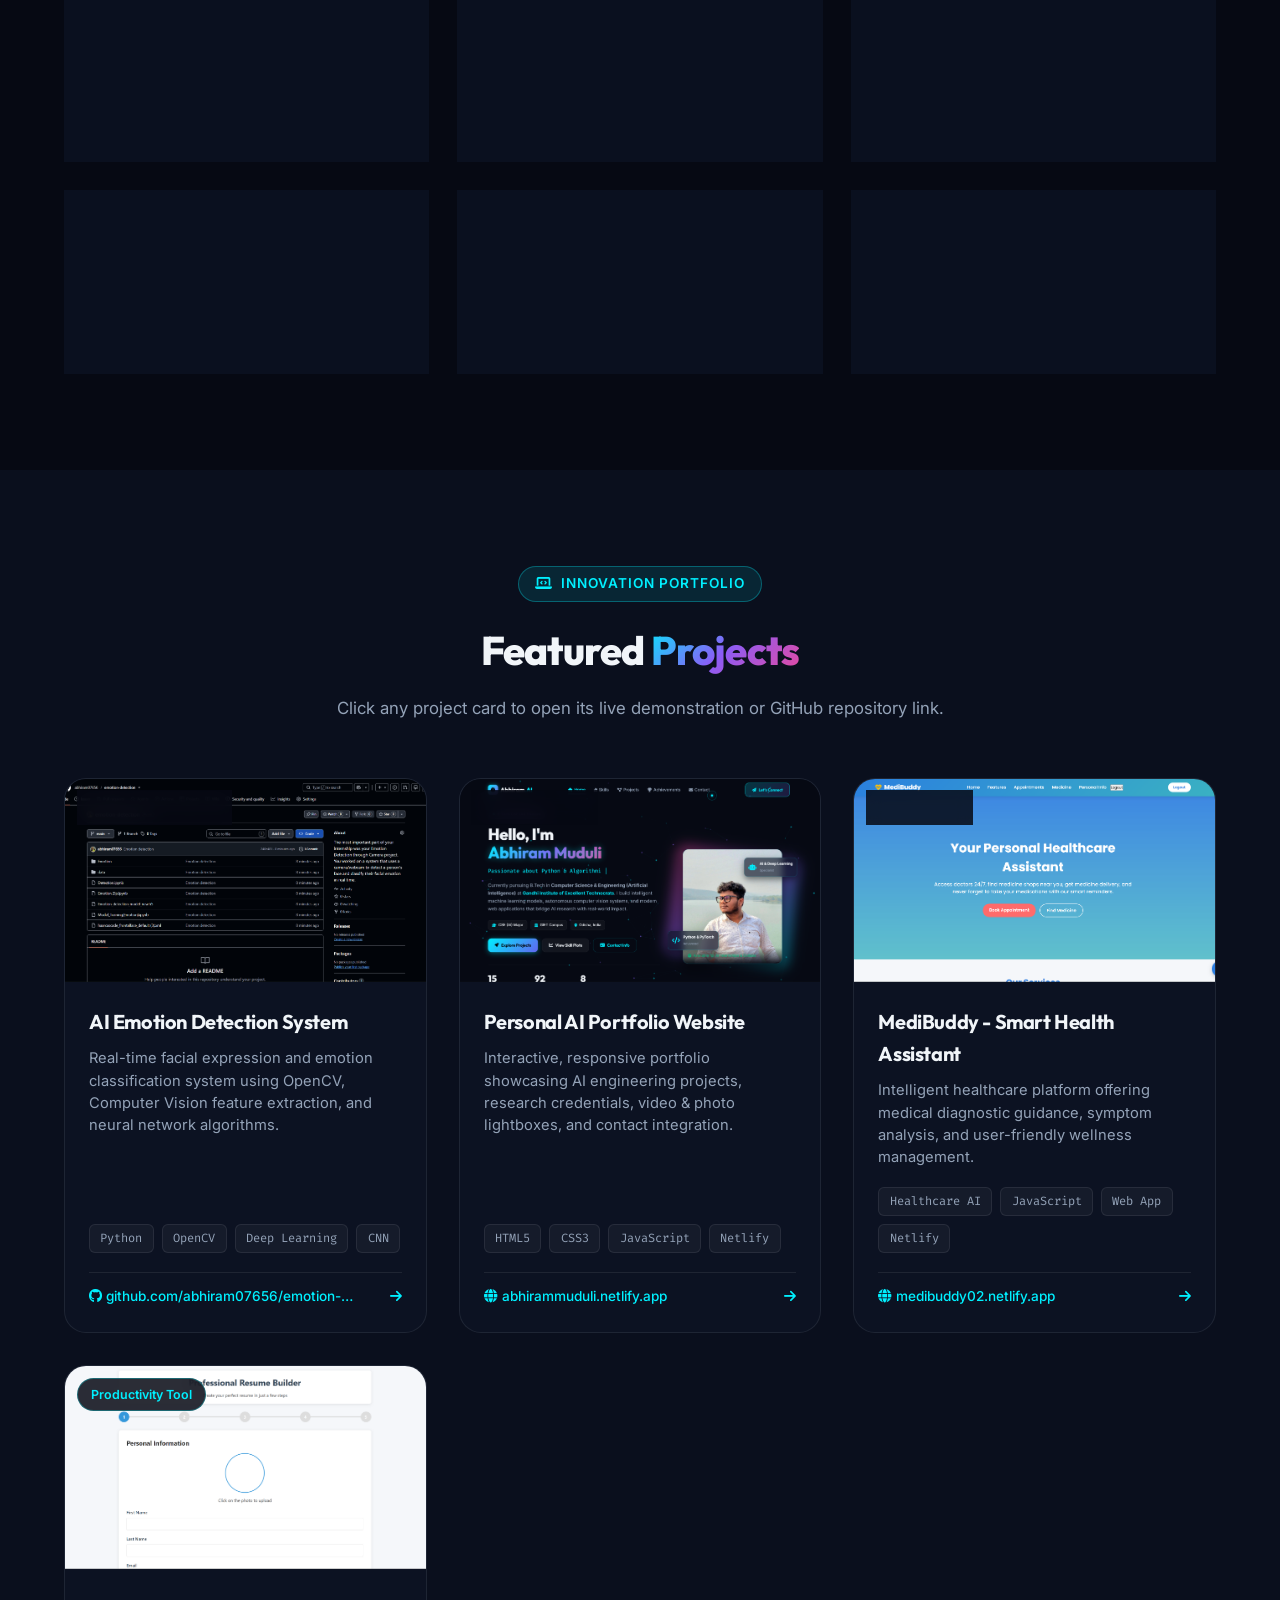
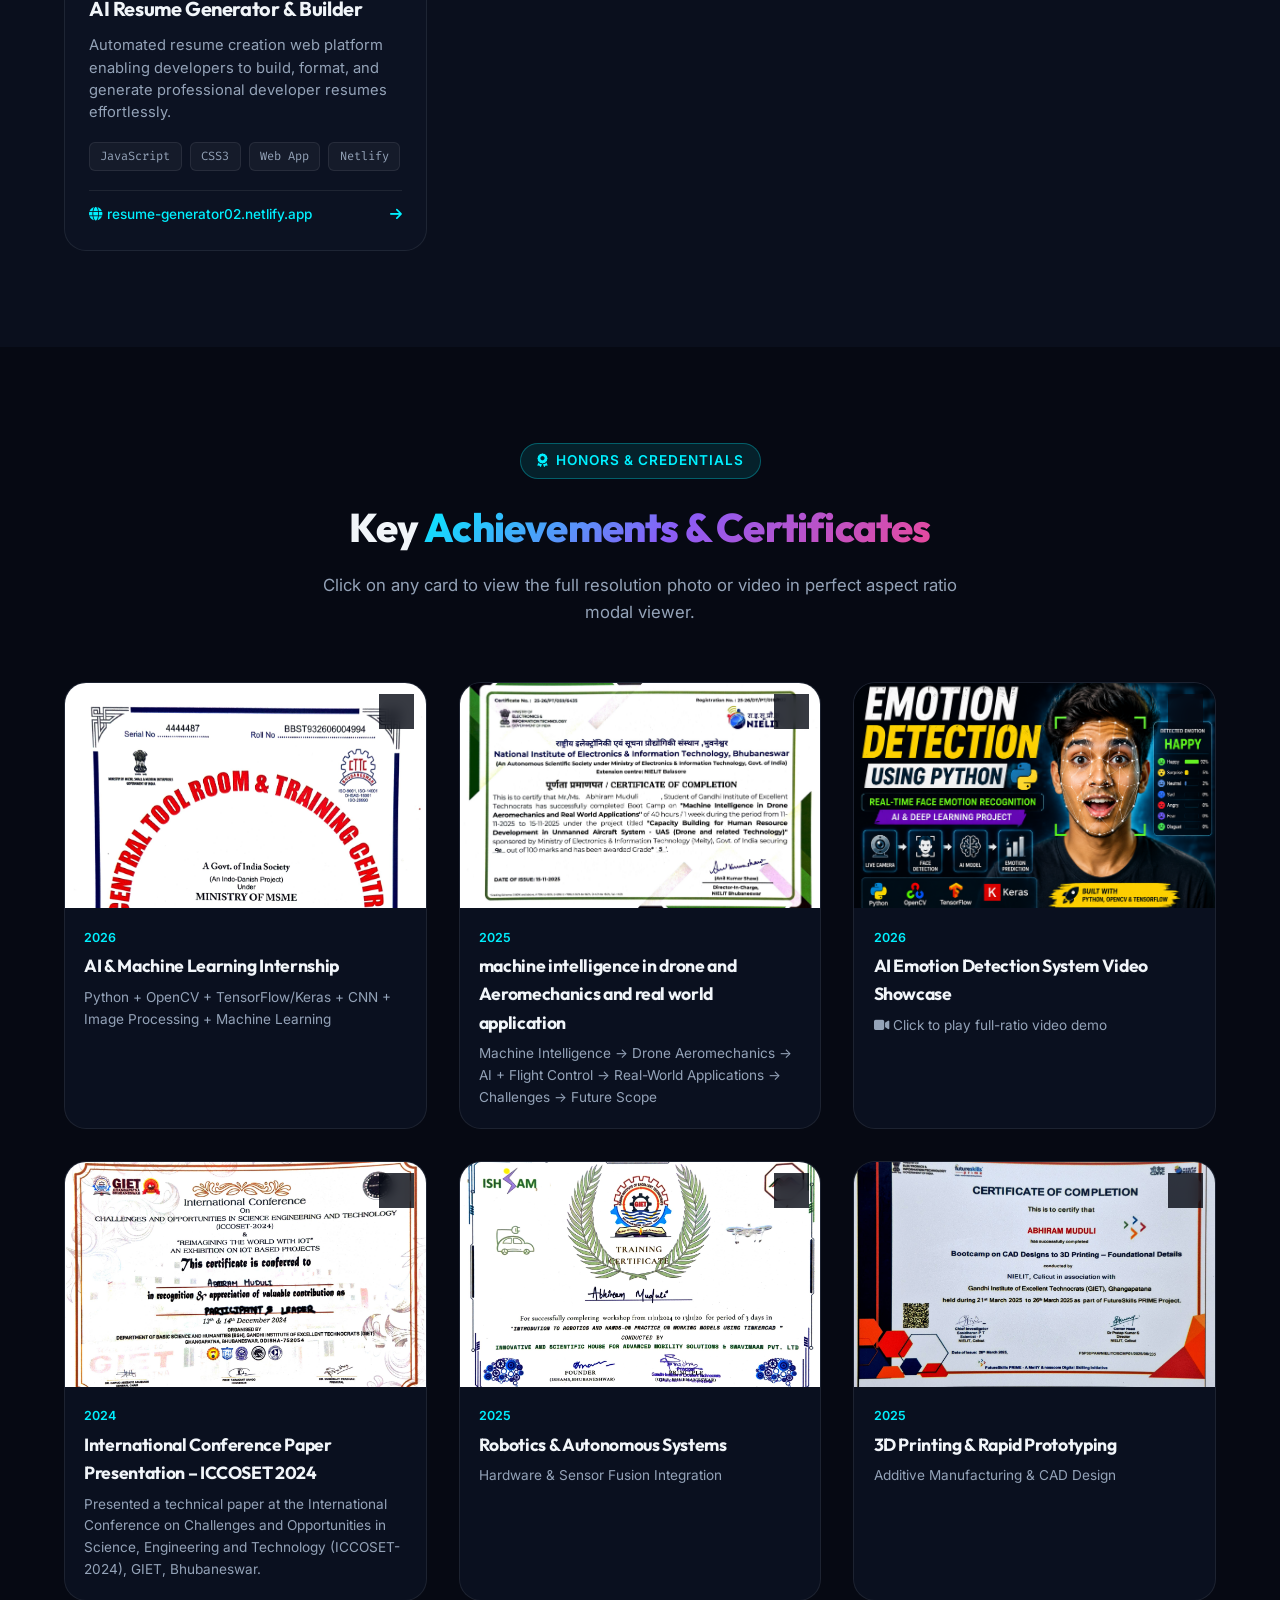
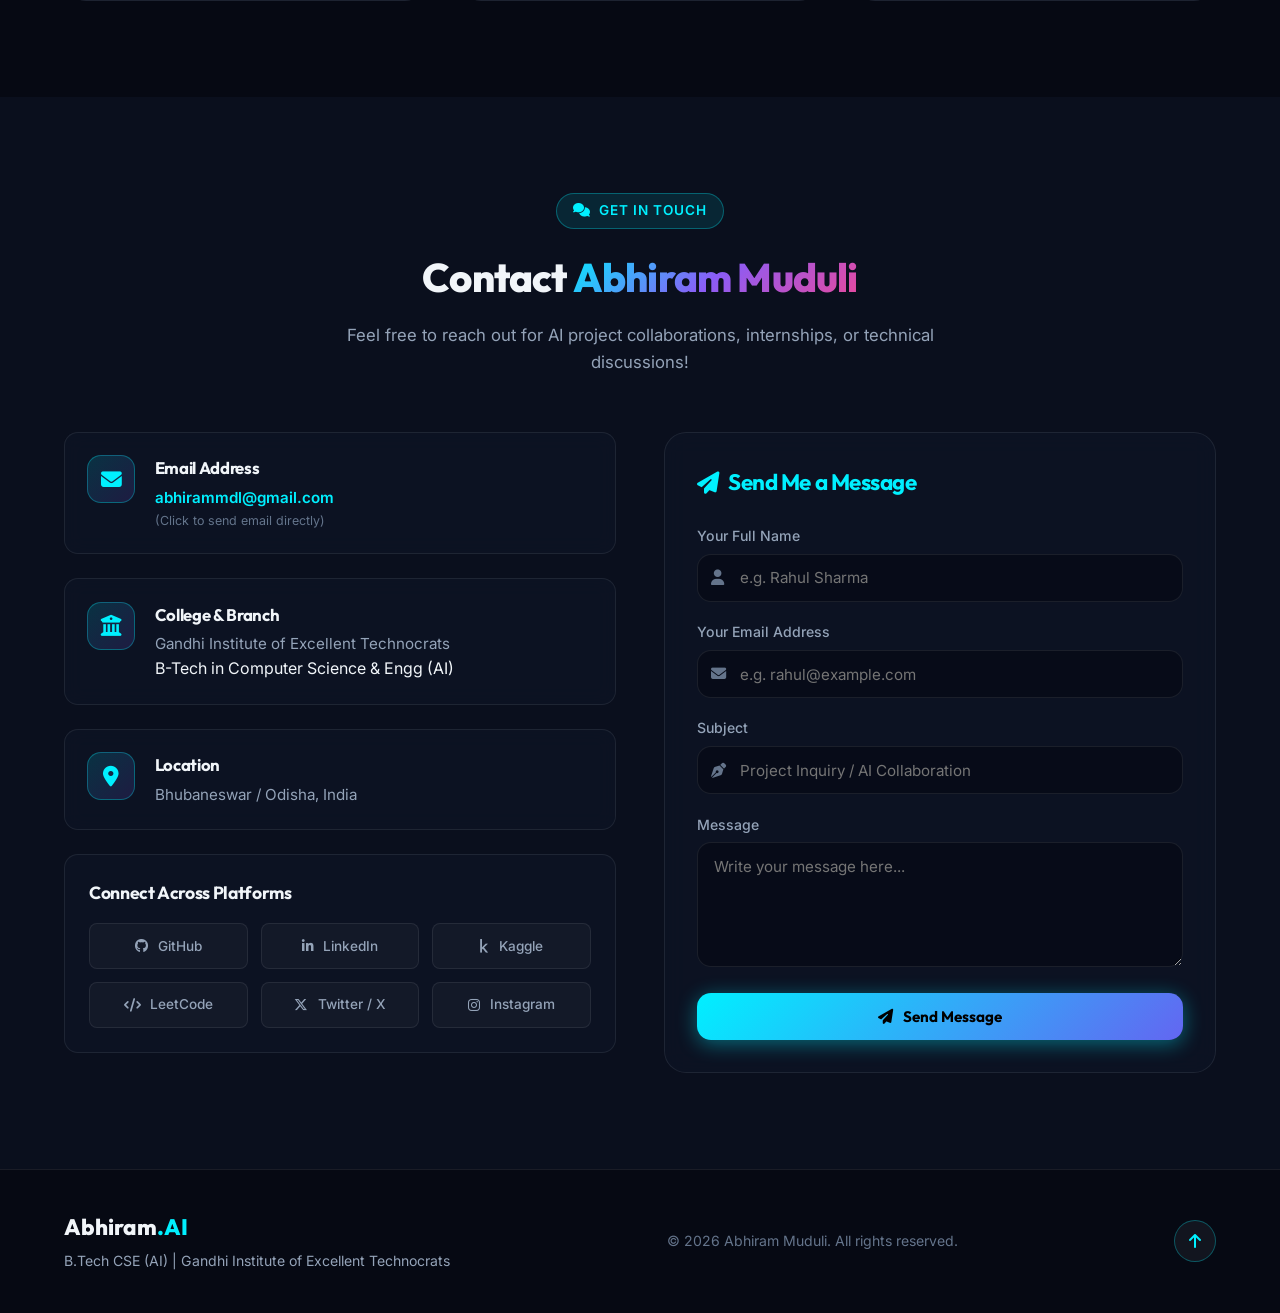
==== commit 5305a3a5: "Update hero stat counters in index.html" ====
--- a/index.html
+++ b/index.html
@@ -105,7 +105,7 @@
           <!-- Highlight Counters -->
           <div class="hero-stats">
             <div class="stat-card">
-              <span class="stat-number" data-target="15">0</span><span class="stat-plus">+</span>
+              <span class="stat-number" data-target="6">0</span><span class="stat-plus">+</span>
               <span class="stat-label">AI Projects Built</span>
             </div>
             <div class="stat-card">
@@ -113,7 +113,7 @@
               <span class="stat-label">Model Accuracy</span>
             </div>
             <div class="stat-card">
-              <span class="stat-number" data-target="8">0</span><span class="stat-plus">+</span>
+              <span class="stat-number" data-target="18">0</span><span class="stat-plus">+</span>
               <span class="stat-label">Certifications</span>
             </div>
           </div>
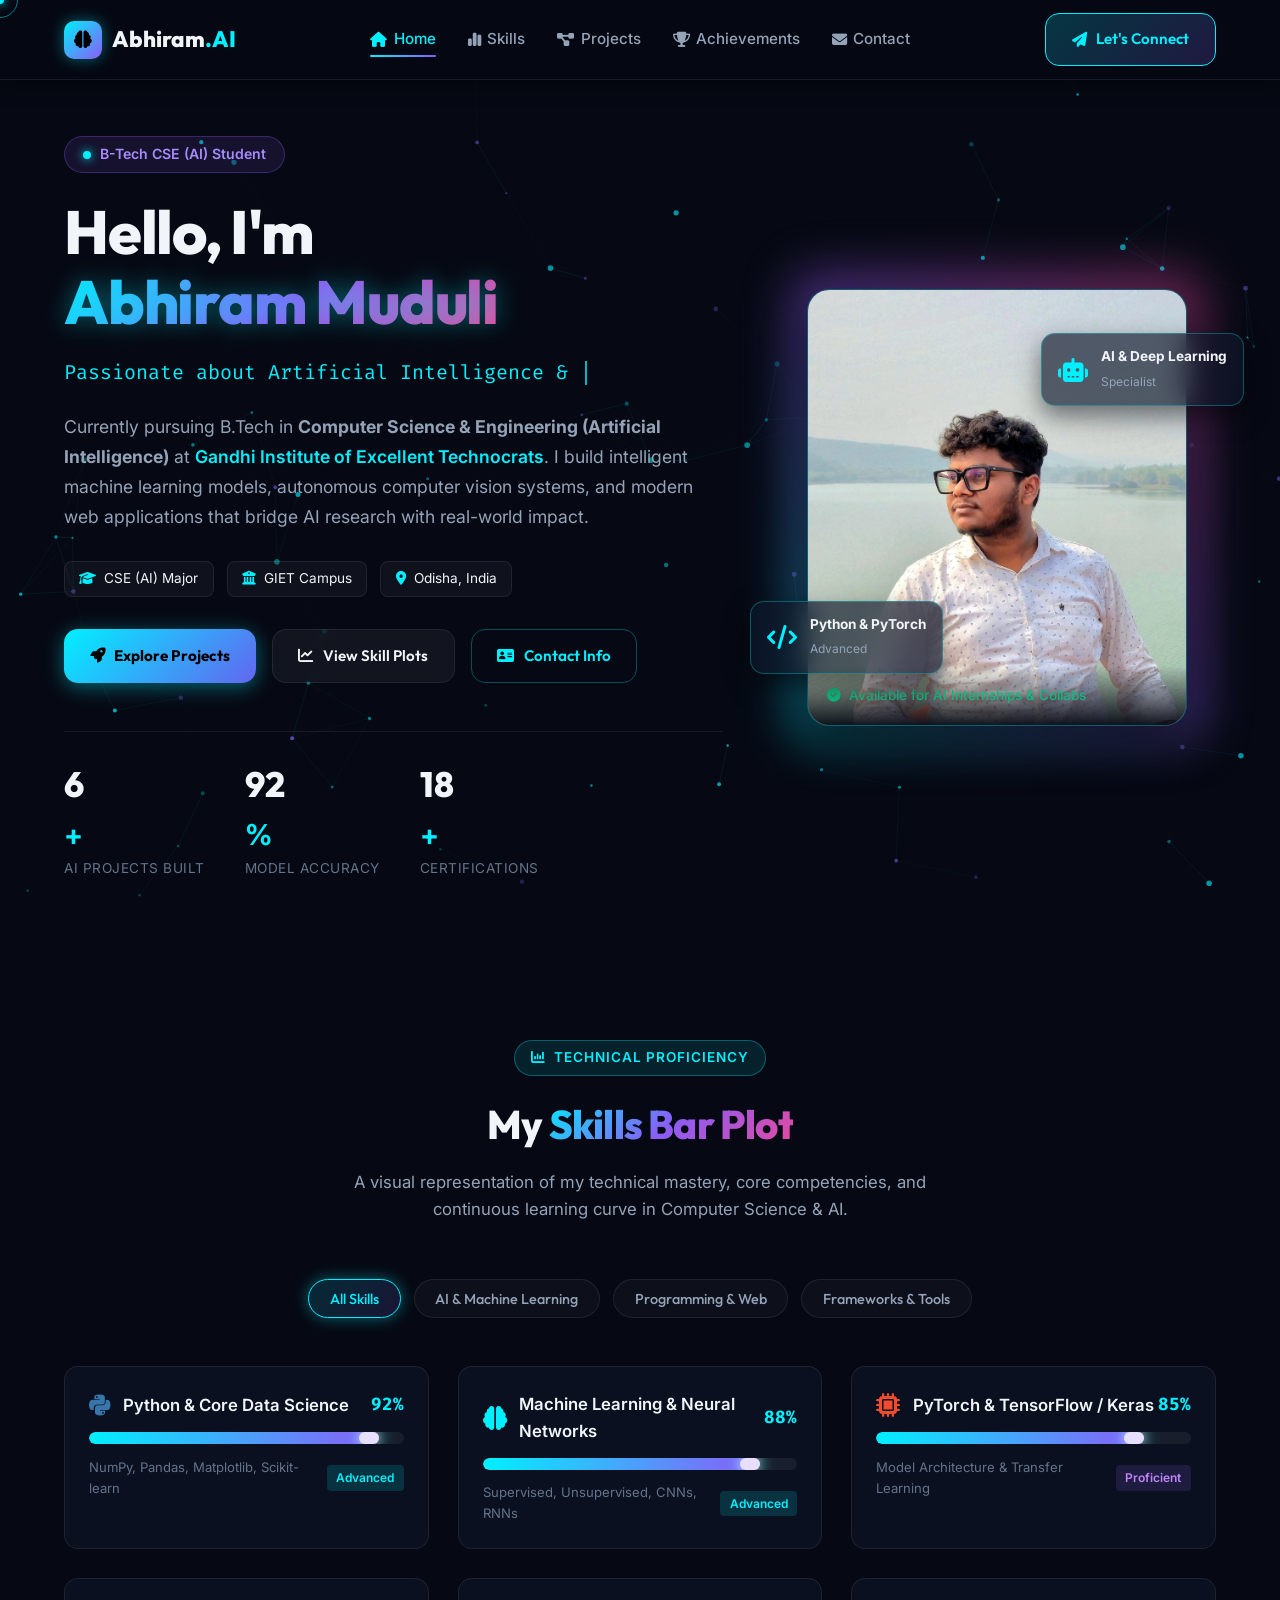
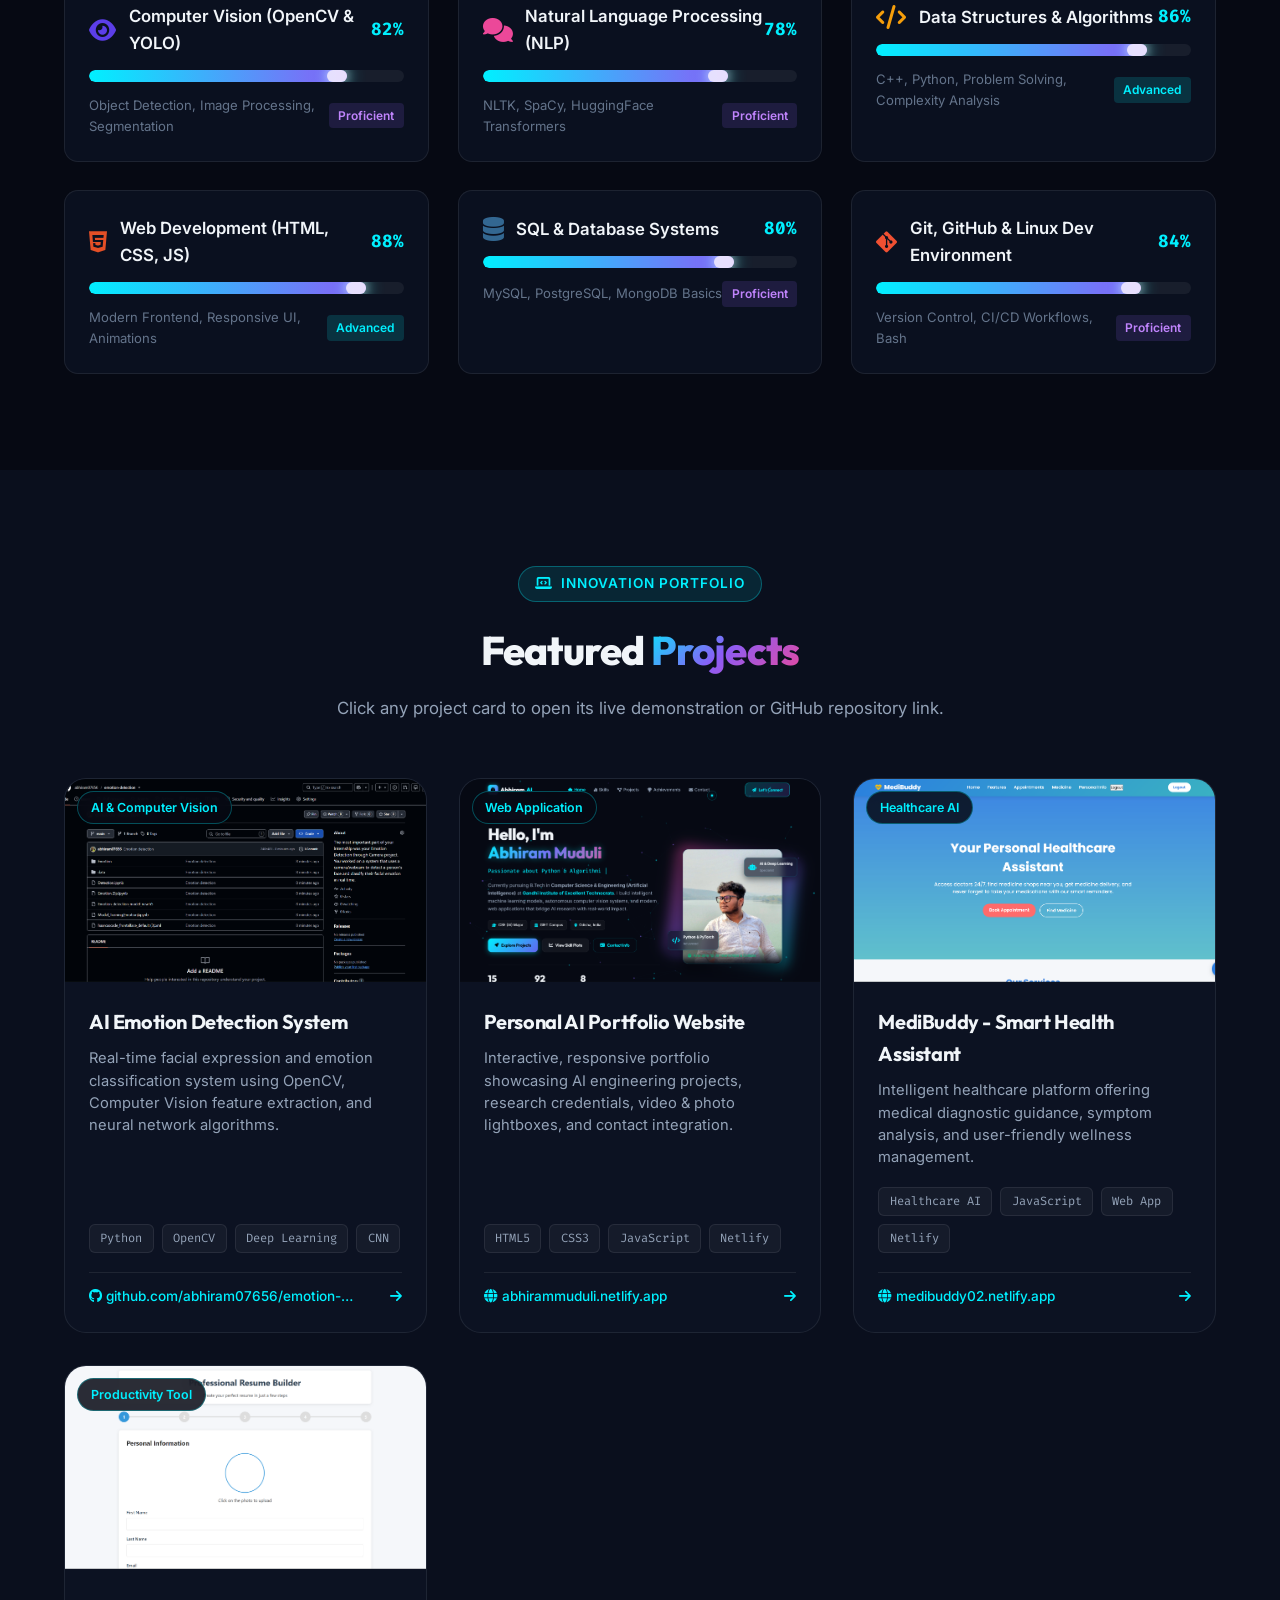
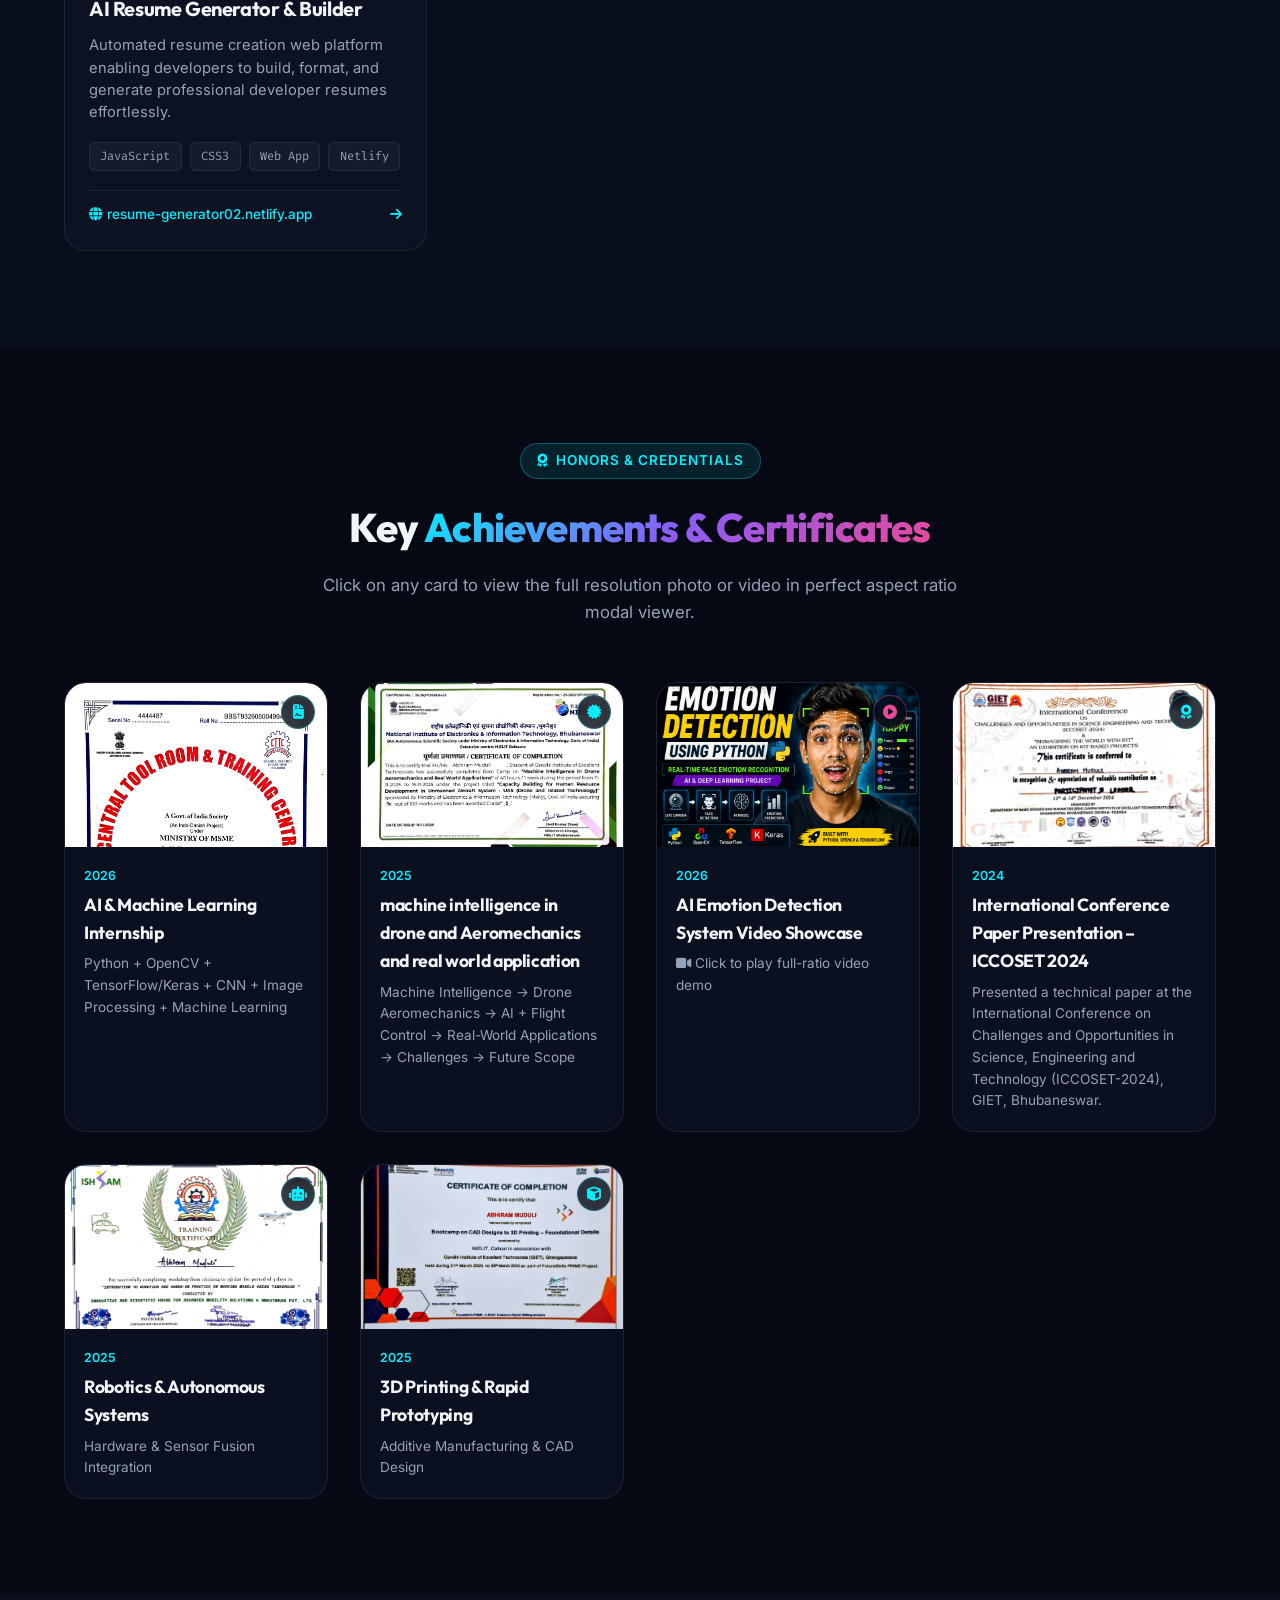
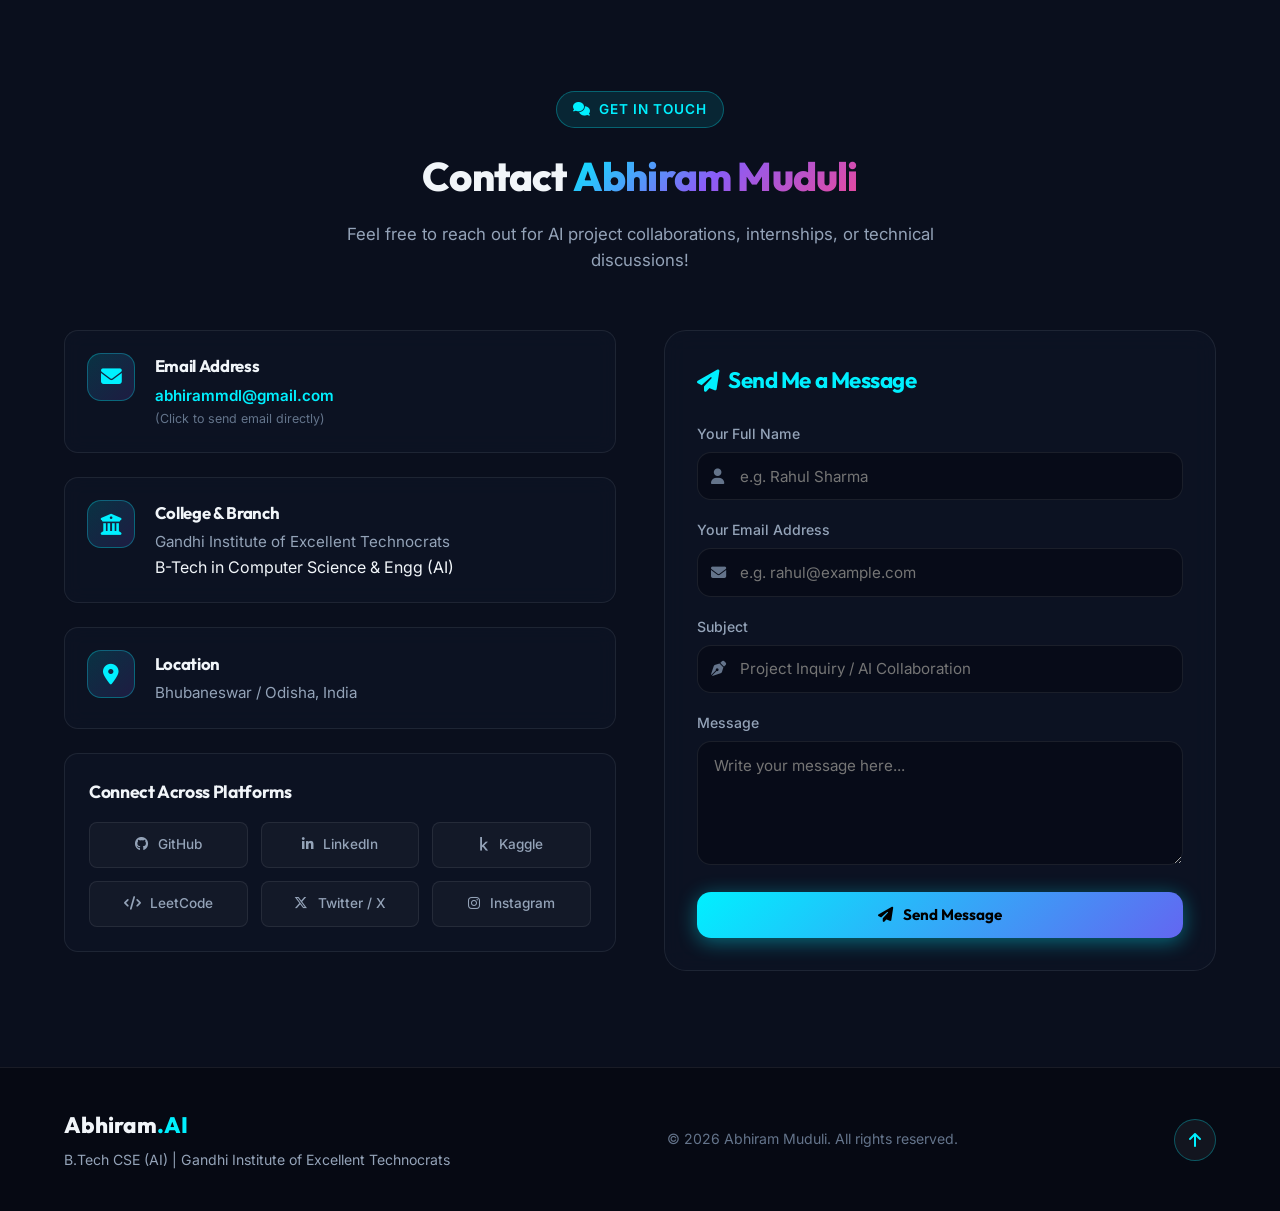
==== commit f584794e: "Fix mobile, tablet & iPhone responsiveness, fixed 3-bar navbar, and lightbox video/certificate viewe" ====
--- a/index.html
+++ b/index.html
@@ -3,7 +3,7 @@
 
 <head>
   <meta charset="UTF-8">
-  <meta name="viewport" content="width=device-width, initial-scale=1.0">
+  <meta name="viewport" content="width=device-width, initial-scale=1.0, maximum-scale=5.0">
   <title>Abhiram Muduli | AI Engineer & CSE (AI) Student</title>
   <meta name="description"
     content="Portfolio of Abhiram Muduli - B.Tech CSE (AI) student at Gandhi Institute of Excellent Technocrats. AI enthusiast, Machine Learning developer, and tech innovator.">
--- a/styles.css
+++ b/styles.css
@@ -271,17 +271,20 @@
   left: 0;
   width: 100%;
   z-index: 1000;
-  padding: 1rem 0;
-  transition: all var(--transition-normal);
-}
-
-.navbar-container.scrolled {
-  background: var(--bg-glass);
+  padding: 0.8rem 0;
+  background: rgba(6, 9, 19, 0.92);
   backdrop-filter: blur(16px);
   -webkit-backdrop-filter: blur(16px);
   border-bottom: 1px solid var(--border-glass);
-  padding: 0.7rem 0;
-  box-shadow: 0 10px 30px rgba(0, 0, 0, 0.5);
+  transition: all var(--transition-normal);
+  box-shadow: 0 4px 20px rgba(0, 0, 0, 0.4);
+}
+
+.navbar-container.scrolled {
+  padding: 0.65rem 0;
+  background: rgba(6, 9, 19, 0.96);
+  border-bottom: 1px solid var(--border-glow);
+  box-shadow: 0 10px 30px rgba(0, 0, 0, 0.7);
 }
 
 .navbar {
@@ -291,6 +294,12 @@
   max-width: 1200px;
   margin: 0 auto;
   padding: 0 1.5rem;
+}
+
+.nav-actions {
+  display: flex;
+  align-items: center;
+  gap: 1rem;
 }
 
 .logo {
@@ -363,11 +372,24 @@
 
 .mobile-toggle {
   display: none;
-  background: transparent;
-  border: none;
-  color: var(--text-main);
-  font-size: 1.4rem;
+  background: rgba(255, 255, 255, 0.05);
+  border: 1px solid var(--border-glow);
+  border-radius: var(--radius-sm);
+  color: var(--primary-cyan);
+  width: 44px;
+  height: 44px;
+  font-size: 1.25rem;
   cursor: pointer;
+  align-items: center;
+  justify-content: center;
+  transition: all 0.3s ease;
+  box-shadow: 0 0 10px rgba(0, 240, 255, 0.15);
+}
+
+.mobile-toggle:hover, .mobile-toggle:active {
+  background: rgba(0, 240, 255, 0.15);
+  box-shadow: 0 0 20px var(--primary-glow);
+  color: #fff;
 }
 
 /* --------------------------------------------------------------------------
@@ -673,7 +695,7 @@
 
 .skills-grid {
   display: grid;
-  grid-template-columns: repeat(auto-fit, minmax(340px, 1fr));
+  grid-template-columns: repeat(auto-fit, minmax(min(100%, 300px), 1fr));
   gap: 1.8rem;
 }
 
@@ -796,7 +818,7 @@
    -------------------------------------------------------------------------- */
 .projects-grid {
   display: grid;
-  grid-template-columns: repeat(auto-fit, minmax(320px, 1fr));
+  grid-template-columns: repeat(auto-fit, minmax(min(100%, 290px), 1fr));
   gap: 2rem;
 }
 
@@ -957,7 +979,7 @@
    -------------------------------------------------------------------------- */
 .achievements-grid {
   display: grid;
-  grid-template-columns: repeat(auto-fit, minmax(280px, 1fr));
+  grid-template-columns: repeat(auto-fit, minmax(min(100%, 260px), 1fr));
   gap: 2rem;
 }
 
@@ -1473,34 +1495,90 @@
 }
 
 /* --------------------------------------------------------------------------
-   11. RESPONSIVE BREAKPOINTS
+   11. COMPREHENSIVE MULTI-DEVICE RESPONSIVE DESIGN (ANDROID, IOS, TABLET, LAPTOP)
    -------------------------------------------------------------------------- */
+
+/* Hide custom floating cursor on touch/mobile devices */
+@media (hover: none), (pointer: coarse), (max-width: 992px) {
+  .cursor-dot, .cursor-outline {
+    display: none !important;
+  }
+}
+
+/* Laptops & Medium Screens (993px - 1200px) */
+@media (max-width: 1200px) {
+  .container {
+    max-width: 960px;
+  }
+  .hero-title {
+    font-size: 3.2rem;
+  }
+  .avatar-card {
+    max-width: 340px;
+  }
+  .badge-top-right {
+    right: -5%;
+  }
+  .badge-bottom-left {
+    left: -5%;
+  }
+}
+
+/* Tablets & iPads (577px - 992px) */
 @media (max-width: 992px) {
+  .section-padding {
+    padding: 4.5rem 0;
+  }
+  
+  .hero-section {
+    padding-top: 6.5rem;
+    min-height: auto;
+  }
+  
   .hero-container {
     grid-template-columns: 1fr;
     text-align: center;
-    gap: 3rem;
+    gap: 2.5rem;
   }
   
   .hero-title {
-    font-size: 3rem;
+    font-size: 2.8rem;
   }
   
+  .badge-pill, .typing-container, .hero-description {
+    margin-left: auto;
+    margin-right: auto;
+  }
+
   .info-chips, .hero-cta, .hero-stats {
     justify-content: center;
   }
 
-  .badge-top-right { right: -5%; }
-  .badge-bottom-left { left: -5%; }
-  
-  .contact-wrapper {
-    grid-template-columns: 1fr;
-  }
-}
-
-@media (max-width: 768px) {
+  .hero-stats {
+    gap: 2rem;
+  }
+
+  .hero-visual {
+    margin-top: 1rem;
+  }
+
+  .avatar-card {
+    max-width: 320px;
+    margin: 0 auto;
+  }
+
+  .badge-top-right {
+    right: 0;
+    top: 5%;
+  }
+
+  .badge-bottom-left {
+    left: 0;
+    bottom: 5%;
+  }
+
   .mobile-toggle {
-    display: block;
+    display: flex;
   }
 
   .nav-links {
@@ -1508,12 +1586,14 @@
     top: 100%;
     left: 0;
     width: 100%;
-    background: rgba(10, 15, 29, 0.95);
+    background: rgba(6, 9, 19, 0.96);
     backdrop-filter: blur(20px);
+    -webkit-backdrop-filter: blur(20px);
     flex-direction: column;
-    padding: 1.5rem 0;
-    gap: 1.2rem;
+    padding: 1.2rem 1.5rem;
+    gap: 0.8rem;
     border-bottom: 1px solid var(--border-glass);
+    box-shadow: 0 15px 35px rgba(0, 0, 0, 0.85);
     display: none;
   }
 
@@ -1521,8 +1601,86 @@
     display: flex;
   }
 
+  .nav-link {
+    font-size: 1.05rem;
+    padding: 0.6rem 1rem;
+    width: 100%;
+    border-radius: var(--radius-sm);
+  }
+
+  .nav-link:hover {
+    background: rgba(0, 240, 255, 0.08);
+  }
+
+  .achievements-grid {
+    grid-template-columns: repeat(2, 1fr);
+    gap: 1.5rem;
+  }
+
+  .projects-grid {
+    grid-template-columns: repeat(2, 1fr);
+    gap: 1.5rem;
+  }
+
+  .contact-wrapper {
+    grid-template-columns: 1fr;
+    gap: 2.5rem;
+  }
+}
+
+/* Phablets & Mobile Landscape / Small Tablets (577px - 768px) */
+@media (max-width: 768px) {
+  .section-padding {
+    padding: 3.5rem 0;
+  }
+
+  .section-title {
+    font-size: 2.1rem;
+  }
+
+  .section-subtitle {
+    font-size: 0.95rem;
+  }
+
   .hero-title {
-    font-size: 2.5rem;
+    font-size: 2.3rem;
+  }
+
+  .typing-container {
+    font-size: 1.1rem;
+  }
+
+  .hero-stats {
+    gap: 1.2rem;
+    flex-wrap: wrap;
+  }
+
+  .stat-number {
+    font-size: 1.8rem;
+  }
+
+  .stat-plus {
+    font-size: 1.5rem;
+  }
+
+  .stat-label {
+    font-size: 0.78rem;
+  }
+
+  .floating-badge {
+    padding: 0.5rem 0.8rem;
+  }
+
+  .floating-badge i {
+    font-size: 1.2rem;
+  }
+
+  .floating-badge strong {
+    font-size: 0.78rem;
+  }
+
+  .floating-badge span {
+    font-size: 0.7rem;
   }
 
   .social-grid {
@@ -1531,5 +1689,224 @@
 
   .lightbox-content {
     padding: 1.2rem;
-  }
-}
+    width: 92vw;
+    max-height: 90vh;
+    overflow-y: auto;
+  }
+
+  .lightbox-media-container {
+    max-height: 55vh;
+    min-height: 220px;
+  }
+
+  .lightbox-title {
+    font-size: 1.2rem;
+  }
+
+  /* Prevent iOS Safari input focus auto-zoom by enforcing >=16px font-size */
+  .contact-form input,
+  .contact-form textarea {
+    font-size: 16px;
+    min-height: 48px;
+  }
+
+  .footer-container {
+    flex-direction: column;
+    text-align: center;
+    justify-content: center;
+    gap: 1.2rem;
+  }
+}
+
+/* Mobile Phones - Android & iOS (320px - 576px) */
+@media (max-width: 576px) {
+  .container {
+    padding: 0 1rem;
+  }
+
+  .section-padding {
+    padding: 2.8rem 0;
+  }
+
+  .section-header {
+    margin-bottom: 2.2rem;
+  }
+
+  .section-badge {
+    font-size: 0.75rem;
+    padding: 0.35rem 0.8rem;
+  }
+
+  .section-title {
+    font-size: 1.75rem;
+  }
+
+  .badge-pill {
+    font-size: 0.78rem;
+    padding: 0.35rem 0.85rem;
+  }
+
+  .hero-title {
+    font-size: 1.95rem;
+    line-height: 1.2;
+  }
+
+  .typing-container {
+    font-size: 0.95rem;
+    min-height: 2.4rem;
+  }
+
+  .hero-description {
+    font-size: 0.92rem;
+    margin-bottom: 1.2rem;
+  }
+
+  .info-chips {
+    gap: 0.5rem;
+  }
+
+  .chip {
+    font-size: 0.78rem;
+    padding: 0.35rem 0.7rem;
+  }
+
+  .hero-cta {
+    flex-direction: column;
+    width: 100%;
+  }
+
+  .hero-cta .btn {
+    width: 100%;
+    min-height: 48px;
+  }
+
+  .hero-stats {
+    display: grid;
+    grid-template-columns: repeat(3, 1fr);
+    gap: 0.5rem;
+    text-align: center;
+  }
+
+  .stat-card {
+    align-items: center;
+  }
+
+  .stat-number {
+    font-size: 1.45rem;
+  }
+
+  .stat-plus {
+    font-size: 1.2rem;
+  }
+
+  .stat-label {
+    font-size: 0.7rem;
+    letter-spacing: 0;
+  }
+
+  .avatar-card {
+    max-width: 250px;
+  }
+
+  .floating-badge {
+    position: relative;
+    top: auto !important;
+    bottom: auto !important;
+    left: auto !important;
+    right: auto !important;
+    transform: none !important;
+    animation: none !important;
+    margin: 0.6rem auto;
+    width: fit-content;
+    max-width: 100%;
+  }
+
+  .skills-filter {
+    gap: 0.4rem;
+  }
+
+  .filter-btn {
+    padding: 0.45rem 0.85rem;
+    font-size: 0.8rem;
+  }
+
+  .skill-card {
+    padding: 1.1rem;
+  }
+
+  .projects-grid {
+    grid-template-columns: 1fr;
+    gap: 1.2rem;
+  }
+
+  .project-body {
+    padding: 1.1rem;
+  }
+
+  .project-title {
+    font-size: 1.1rem;
+  }
+
+  .project-desc {
+    font-size: 0.86rem;
+  }
+
+  .achievements-grid {
+    grid-template-columns: 1fr;
+    gap: 1.2rem;
+  }
+
+  .achievement-info {
+    padding: 1rem;
+  }
+
+  .achievement-name {
+    font-size: 0.98rem;
+  }
+
+  .lightbox-content {
+    padding: 1rem;
+    width: 95vw;
+    max-height: 92vh;
+    overflow-y: auto;
+  }
+
+  .lightbox-close-btn {
+    width: 40px;
+    height: 40px;
+    top: 10px;
+    right: 10px;
+    font-size: 1.1rem;
+  }
+
+  .lightbox-media-container {
+    max-height: 55vh;
+    min-height: 220px;
+    margin-bottom: 1rem;
+  }
+
+  .social-grid {
+    grid-template-columns: repeat(2, 1fr);
+    gap: 0.6rem;
+  }
+
+  .social-btn {
+    padding: 0.65rem 0.3rem;
+    font-size: 0.8rem;
+  }
+
+  .contact-form {
+    padding: 1.2rem;
+  }
+}
+
+/* Extra Small Phones (320px - 380px) */
+@media (max-width: 380px) {
+  .hero-title {
+    font-size: 1.7rem;
+  }
+
+  .social-grid {
+    grid-template-columns: 1fr;
+  }
+}
